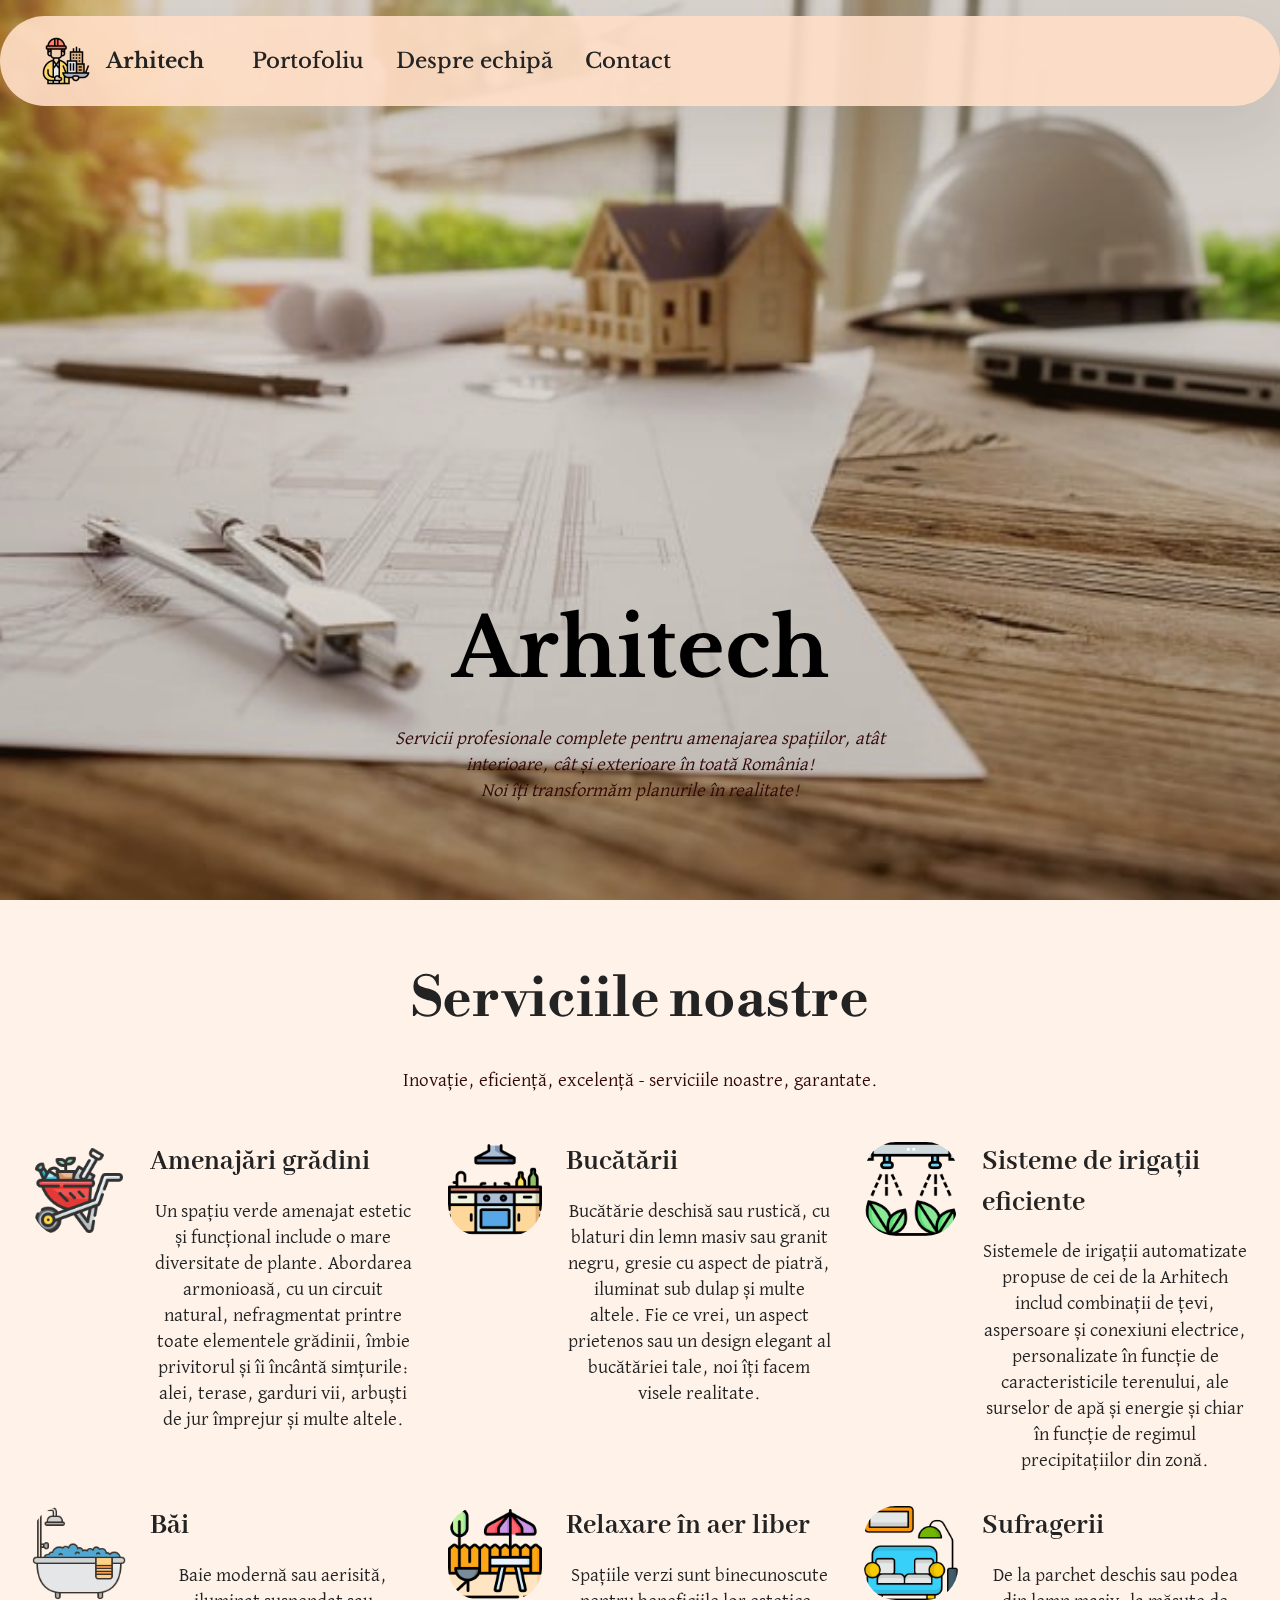
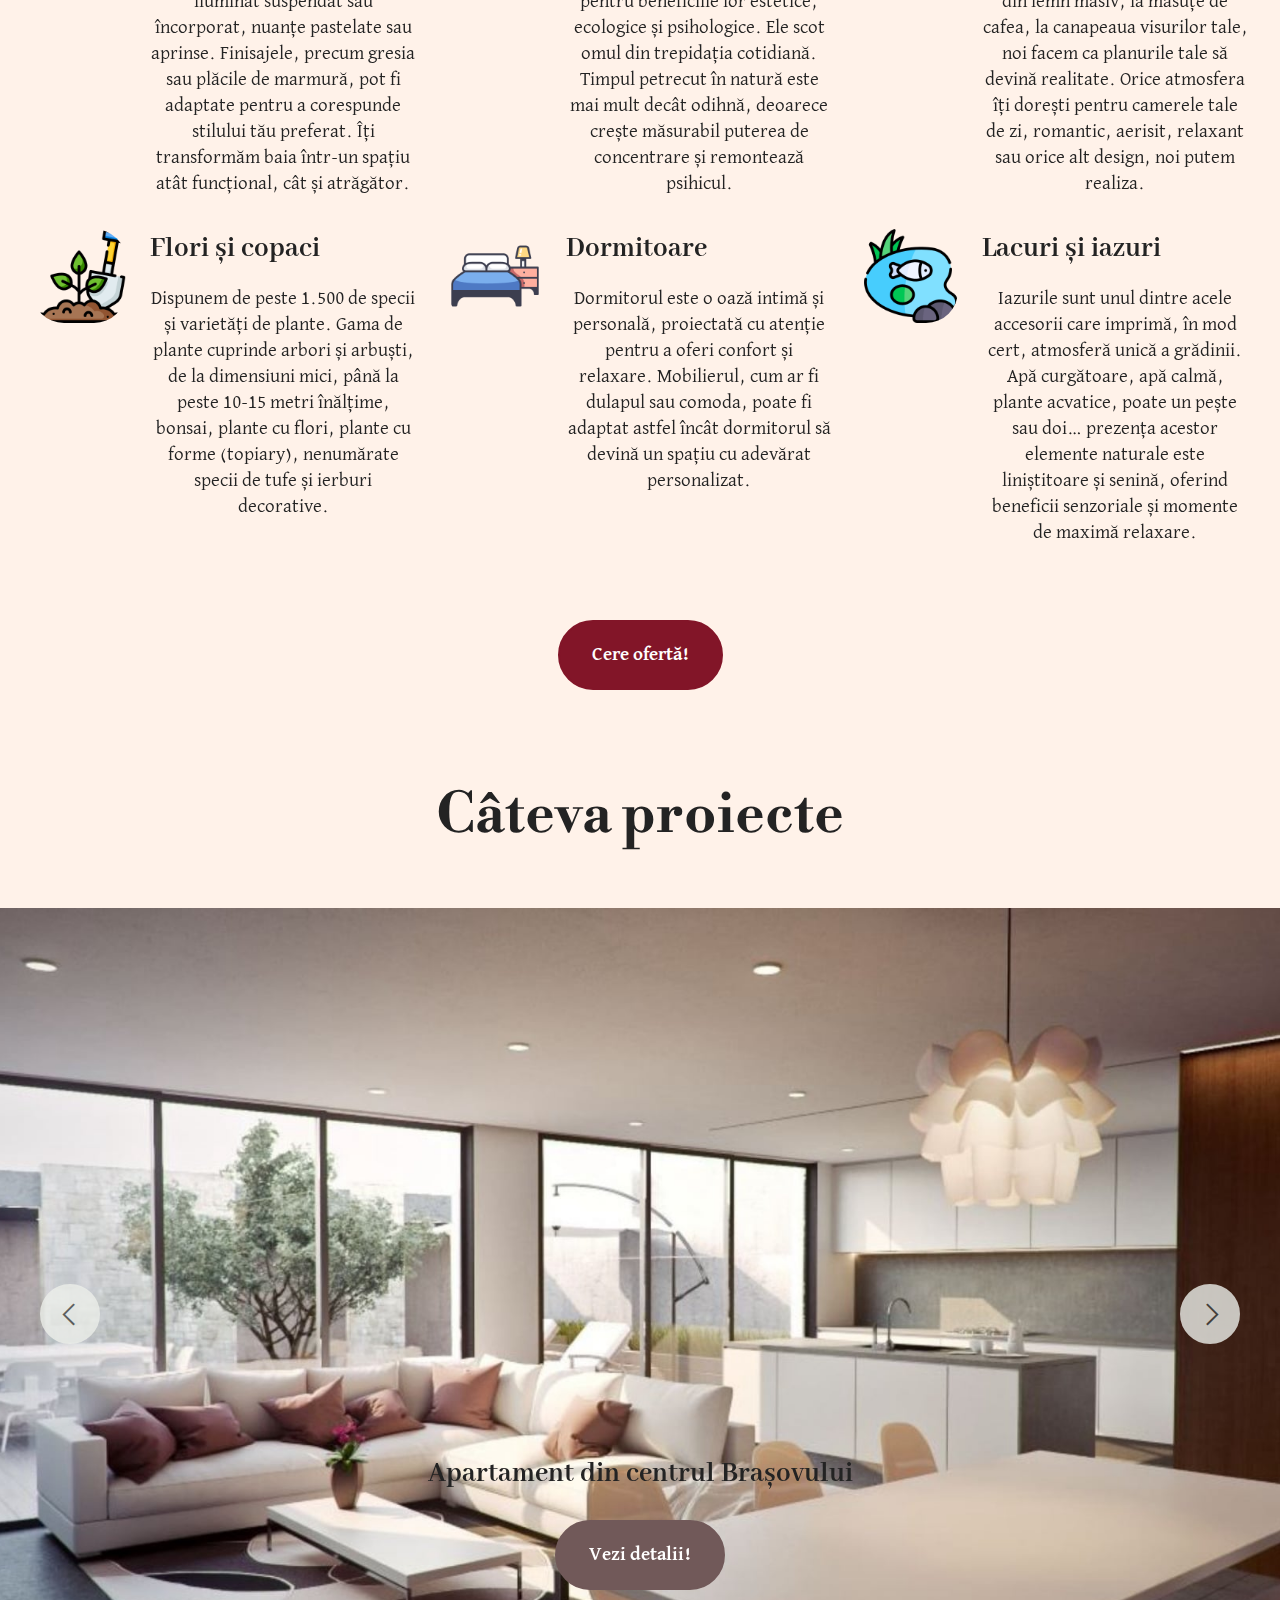
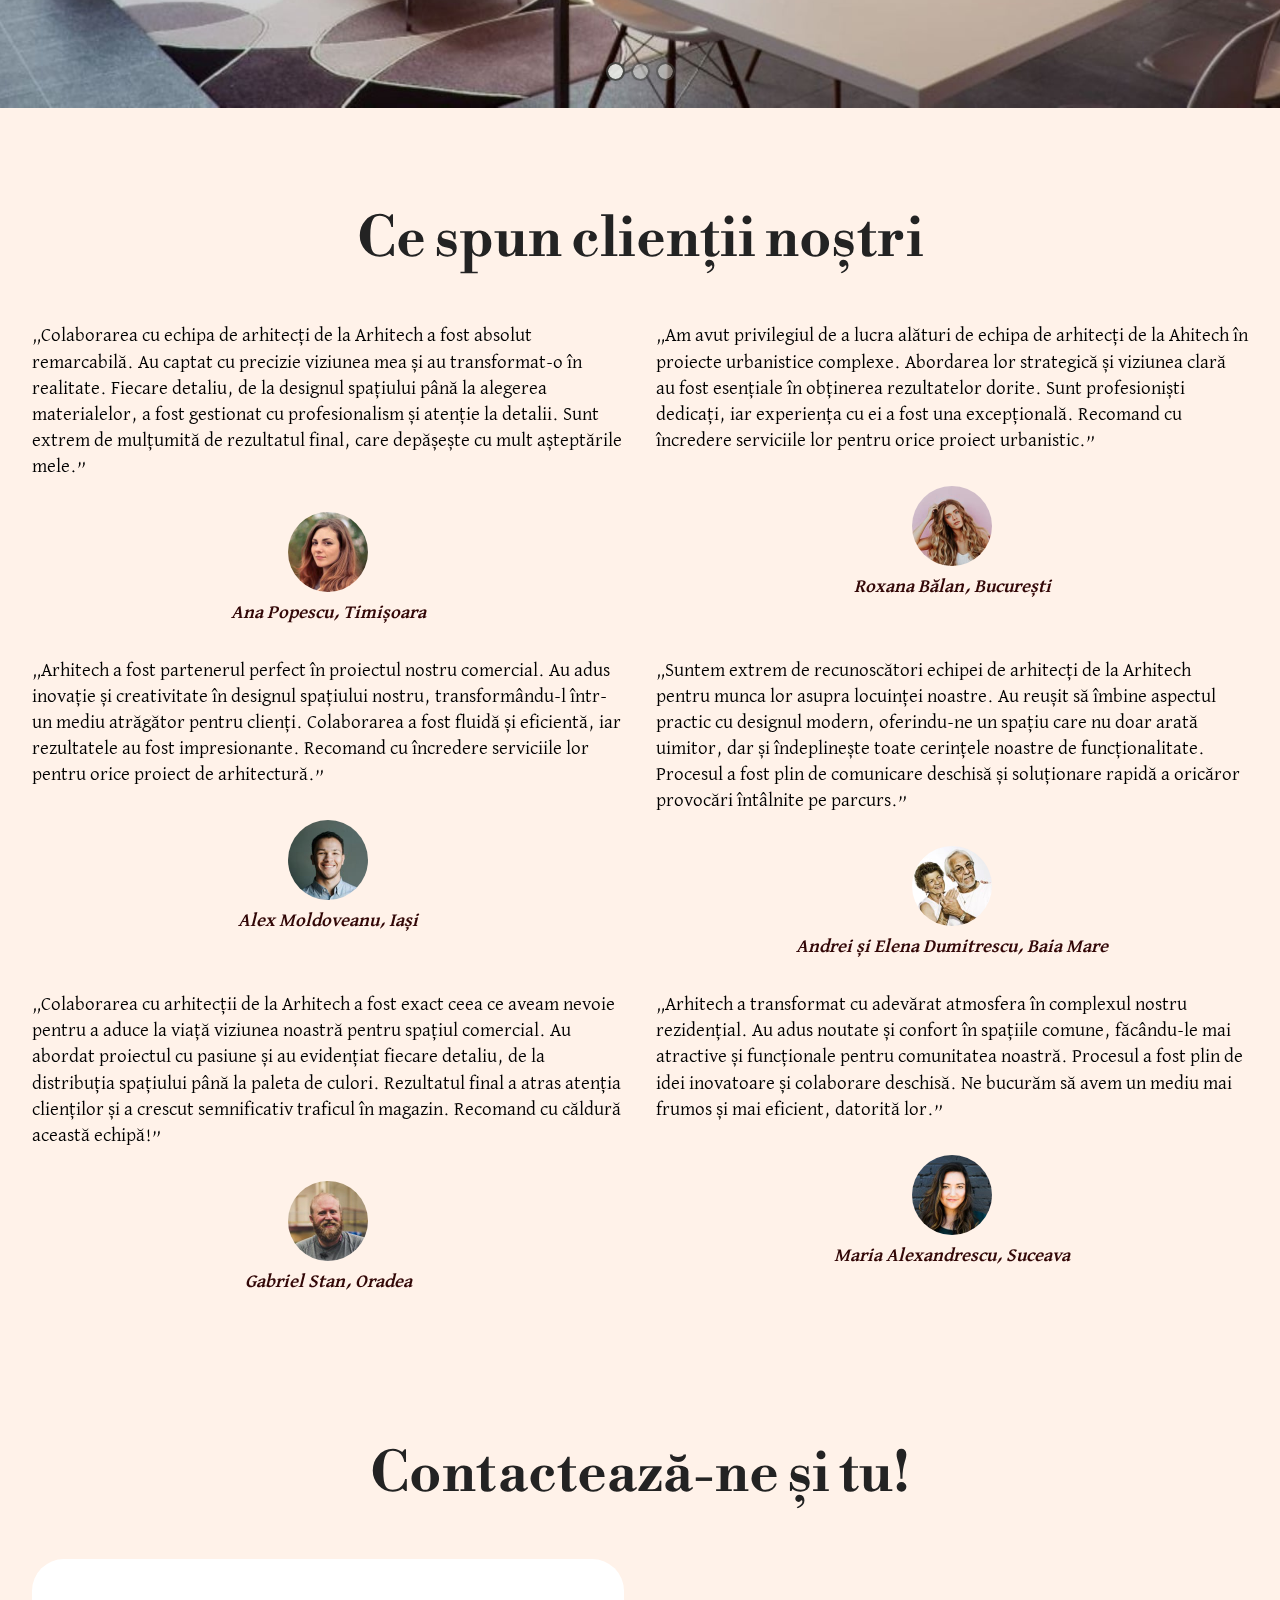
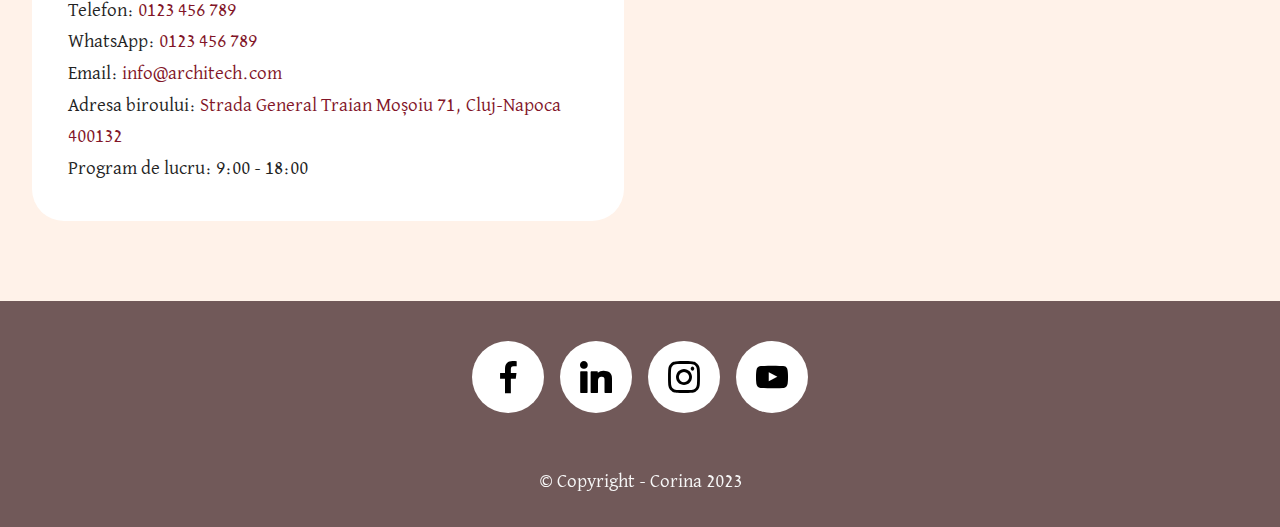
==== index.html @ 0bc403c3 "Am schimbat button-div în button-span" ====
<!DOCTYPE html>
<html lang="ro">

<head>
	<meta charset="UTF-8">
	<meta http-equiv="X-UA-Compatible" content="IE=edge">
	<meta name="generator" content="Mobirise v5.9.13, mobirise.com">
	<meta name="viewport" content="width=device-width, initial-scale=1, minimum-scale=1">
	<link rel="shortcut icon" href="assets/images/architect-96x96.png" type="image/x-icon">
	<meta name="keywords"
		content="arhitect, proiecte, servicii, oferte, design interior, design exterior, testimoniale">
	<meta name="description"
		content="pagina de promovare a echipei de arhitecți de la ArhiTech, a serviciilor oferite și a lucrărilor echipei">

	<title>Arhitech</title>

	<link rel="stylesheet" href="assets/web/assets/mobirise-icons2/mobirise2.css">
	<link rel="stylesheet" href="assets/bootstrap/css/bootstrap.min.css">
	<link rel="stylesheet" href="assets/bootstrap/css/bootstrap-grid.min.css">
	<link rel="stylesheet" href="assets/bootstrap/css/bootstrap-reboot.min.css">
	<link rel="stylesheet" href="assets/parallax/jarallax.css">
	<link rel="stylesheet" href="assets/dropdown/css/style.css">
	<link rel="stylesheet" href="assets/socicon/css/styles.css">
	<link rel="stylesheet" href="assets/theme/css/style.css">
	<link rel="preload" href="https://fonts.googleapis.com/css?family=Libre+Baskerville:400,400i,700&display=swap"
		as="style" onload="this.onload=null;this.rel='stylesheet'">
	<noscript>
		<link rel="stylesheet"
			href="https://fonts.googleapis.com/css?family=Libre+Baskerville:400,400i,700&display=swap">
	</noscript>
	<link rel="preload"
		href="https://fonts.googleapis.com/css?family=Libre+Bodoni:400,500,600,700,400i,500i,600i,700i&display=swap"
		as="style" onload="this.onload=null;this.rel='stylesheet'">
	<noscript>
		<link rel="stylesheet"
			href="https://fonts.googleapis.com/css?family=Libre+Bodoni:400,500,600,700,400i,500i,600i,700i&display=swap">
	</noscript>
	<link rel="preload" href="https://fonts.googleapis.com/css?family=Abhaya+Libre:400,500,600,700,800&display=swap"
		as="style" onload="this.onload=null;this.rel='stylesheet'">
	<noscript>
		<link rel="stylesheet"
			href="https://fonts.googleapis.com/css?family=Abhaya+Libre:400,500,600,700,800&display=swap">
	</noscript>
	<link rel="preload" href="https://fonts.googleapis.com/css?family=David+Libre:400,500,700&display=swap" as="style"
		onload="this.onload=null;this.rel='stylesheet'">
	<noscript>
		<link rel="stylesheet" href="https://fonts.googleapis.com/css?family=David+Libre:400,500,700&display=swap">
	</noscript>
	<link rel="preload" as="style" href="assets/mobirise/css/mbr-additional.css?v=RlWSSJ">
	<link rel="stylesheet" href="assets/mobirise/css/mbr-additional.css?v=RlWSSJ" type="text/css">

	<style>
		.carousel-caption {
			color: #232323;
		}
	</style>
</head>

<body>

	<section data-bs-version="5.1" class="menu menu1 cid-u1gF8j1YnG" id="menu01-1h">
		<nav class="navbar navbar-dropdown navbar-fixed-top navbar-expand-lg">
			<div class="container">
				<div class="navbar-brand">
					<span class="navbar-logo">
						<a href="index.html">
							<img src="assets/images/architect-96x96.png"
								alt="omuleț cu cască de constructor și o machetă a unei clădiri" style="height: 3rem;">
						</a>
					</span>
					<span class="navbar-caption-wrap"><a class="navbar-caption text-black text-primary display-4"
							href="index.html">Arhitech</a></span>
				</div>
				<button class="navbar-toggler" type="button" data-toggle="collapse" data-bs-toggle="collapse"
					data-target="#navbarSupportedContent" data-bs-target="#navbarSupportedContent"
					aria-controls="navbarNavAltMarkup" aria-expanded="false" aria-label="Toggle navigation">
					<span class="hamburger">
						<span></span>
						<span></span>
						<span></span>
						<span></span>
					</span>
				</button>
				<div class="collapse navbar-collapse" id="navbarSupportedContent">
					<ul class="navbar-nav nav-dropdown nav-right" data-app-modern-menu="true">
						<li class="nav-item">
							<a class="nav-link link text-black text-primary display-4"
								href="portofoliu.html">Portofoliu</a>
						</li>
						<li class="nav-item">
							<a class="nav-link link text-black text-primary display-4" href="despre-echipă.html"
								aria-expanded="false">Despre echipă</a>
						</li>
						<li class="nav-item">
							<a class="nav-link link text-black text-primary display-4" href="contact.html">Contact</a>
						</li>
					</ul>
				</div>
			</div>
		</nav>
	</section>

	<section data-bs-version="5.1" class="header16 cid-u1f3fRuUxg mbr-fullscreen mbr-parallax-background"
		id="header17-2">
		<div class="mbr-overlay" style="opacity: 0.2; background-color: rgb(81, 48, 24);">
		</div>
		<div class="container-fluid">
			<div class="row">
				<div class="content-wrap col-12 col-md-6">
					<h1 class="mbr-section-title mbr-fonts-style mbr-white mb-4 display-1"><strong>Arhitech</strong></h1>
					<p class="mbr-fonts-style mbr-text mbr-white mb-4 display-7">
						<em>Servicii profesionale complete pentru amenajarea spațiilor, atât interioare, cât și
							exterioare în toată România!<br>Noi îți transformăm planurile în realitate!</em>
					</p>
				</div>
			</div>
		</div>
	</section>

	<section data-bs-version="5.1" class="features15 cid-u1f4kpd4Zz" id="features015-5">
		<div class="container">
			<div class="row justify-content-center">
				<div class="col-12 content-head">
					<div class="mbr-section-head mb-5">
						<h2 class="mbr-section-title mbr-fonts-style align-center mb-0 display-2">
							<strong>Serviciile noastre</strong>
						</h2>
						<p class="mbr-section-subtitle mbr-fonts-style align-center mb-0 mt-4 display-7">Inovație,
							eficiență, excelență - serviciile noastre, garantate.</p>
					</div>
				</div>
			</div>

			<div class="row">

				<div class="item features-without-image col-12 col-lg-4 active">
					<div class="item-wrapper">
						<div class="img-wrapper">
							<img src="assets/images/wheelbarrow-128x128.png"
								alt="roabă cu pământ, niște flori și niște unelte în ea" data-bs-slide-to="0"
								data-slide-to="0">
						</div>
						<div class="card-box">
							<h3 class="card-title mbr-fonts-style mb-0 display-5"><strong>Amenajări grădini</strong>
							</h3>
							<p class="card-text mbr-fonts-style mt-3 display-7">Un spațiu verde amenajat estetic și
								funcțional include o mare diversitate de plante.
								Abordarea armonioasă, cu un circuit natural, nefragmentat printre toate elementele
								grădinii, îmbie privitorul și îi încântă simțurile:
								alei, terase, garduri vii, arbuști de jur împrejur și multe altele.
							</p>
						</div>
					</div>
				</div>

				<div class="item features-without-image col-12 col-lg-4">
					<div class="item-wrapper">
						<div class="img-wrapper">
							<img src="assets/images/kitchen-128x128.png" alt="o insulă de bucătărie și o hotă"
								data-slide-to="1" data-bs-slide-to="1">
						</div>
						<div class="card-box">
							<h3 class="card-title mbr-fonts-style mb-0 display-5"><strong>Bucătării</strong></h3>
							<p class="card-text mbr-fonts-style mt-3 display-7">Bucătărie deschisă sau rustică, cu
								blaturi din lemn masiv sau granit negru, gresie cu aspect de piatră, iluminat sub dulap
								și multe altele. Fie ce vrei, un aspect prietenos sau un design elegant al bucătăriei
								tale, noi îți facem visele realitate.
							</p>
						</div>
					</div>
				</div>

				<div class="item features-without-image col-12 col-lg-4">
					<div class="item-wrapper">
						<div class="img-wrapper">
							<img src="assets/images/irrigation-128x128.png"
								alt="o țeavă de irigație care picură apă peste 2 plante verzi" data-bs-slide-to="2"
								data-slide-to="2">
						</div>
						<div class="card-box">
							<h3 class="card-title mbr-fonts-style mb-0 display-5"><strong>Sisteme de irigații
									eficiente</strong></h3>
							<p class="card-text mbr-fonts-style mt-3 display-7">Sistemele de irigații automatizate
								propuse de cei de la Arhitech
								includ combinații de țevi, aspersoare și conexiuni electrice, personalizate în funcție
								de caracteristicile terenului, ale surselor de
								apă și energie și chiar în funcție de regimul precipitațiilor din zonă.
							</p>
						</div>
					</div>
				</div>

				<div class="item features-without-image col-12 col-lg-4">
					<div class="item-wrapper">
						<div class="img-wrapper">
							<img src="assets/images/bathtub-128x128.png"
								alt="o cadă cu spumă, un prosop galben și un duș" data-bs-slide-to="2"
								data-slide-to="2">
						</div>
						<div class="card-box">
							<h3 class="card-title mbr-fonts-style mb-0 display-5"><strong>Băi</strong></h3>
							<p class="card-text mbr-fonts-style mt-3 display-7">Baie modernă sau aerisită, iluminat
								suspendat sau încorporat, nuanțe pastelate sau aprinse.
								Finisajele, precum gresia sau plăcile de marmură, pot fi adaptate pentru a corespunde
								stilului tău preferat. Îți transformăm baia într-un
								spațiu atât funcțional, cât și atrăgător.
							</p>
						</div>
					</div>
				</div>

				<div class="item features-without-image col-12 col-lg-4">
					<div class="item-wrapper">
						<div class="img-wrapper">
							<img src="assets/images/backyard-128x128.png"
								alt="un grătar de bbq, cu o masă cu umbrelă, un gard și un copac" data-slide-to="3"
								data-bs-slide-to="3">
						</div>
						<div class="card-box">
							<h3 class="card-title mbr-fonts-style mb-0 display-5"><strong>Relaxare în aer liber</strong>
							</h3>
							<p class="card-text mbr-fonts-style mt-3 display-7">Spațiile verzi sunt binecunoscute pentru
								beneficiile lor estetice, ecologice și psihologice.
								Ele scot omul din trepidația cotidiană. Timpul petrecut în natură este mai mult decât
								odihnă, deoarece crește măsurabil puterea de
								concentrare și remontează psihicul.
							</p>
						</div>
					</div>
				</div>

				<div class="item features-without-image col-12 col-lg-4">
					<div class="item-wrapper">
						<div class="img-wrapper">
							<img src="assets/images/living-room-128x128.png"
								alt="o canapea albastră, un tablou cu ramă galbenă și o lampă verde" data-slide-to="4"
								data-bs-slide-to="4">
						</div>
						<div class="card-box">
							<h3 class="card-title mbr-fonts-style mb-0 display-5"><strong>Sufragerii</strong></h3>
							<p class="card-text mbr-fonts-style mt-3 display-7">De la parchet deschis sau podea din lemn
								masiv, la măsuțe de cafea, la canapeaua
								visurilor tale, noi facem ca planurile tale să devină realitate. Orice atmosfera îți
								dorești pentru camerele tale de zi, romantic,
								aerisit, relaxant sau orice alt design, noi putem realiza.
							</p>
						</div>
					</div>
				</div>

				<div class="item features-without-image col-12 col-lg-4">
					<div class="item-wrapper">
						<div class="img-wrapper">
							<img src="assets/images/gardening-128x128.png"
								alt="o lopată care sapă o plăntuță mică verde în pământ" data-bs-slide-to="5"
								data-slide-to="5">
						</div>
						<div class="card-box">
							<h3 class="card-title mbr-fonts-style mb-0 display-5"><strong>Flori și copaci</strong></h3>
							<p class="card-text mbr-fonts-style mt-3 display-7">Dispunem de peste 1.500 de specii și
								varietăți de plante. Gama de plante cuprinde arbori
								și arbuști, de la dimensiuni mici, până la peste 10-15 metri înălțime, bonsai, plante cu
								flori, plante cu forme (topiary), nenumărate
								specii de tufe și ierburi decorative.
							</p>
						</div>
					</div>
				</div>

				<div class="item features-without-image col-12 col-lg-4">
					<div class="item-wrapper">
						<div class="img-wrapper">
							<img src="assets/images/bedroom-128x128.png"
								alt="un pat cu o pătură albastră și o noptieră cu o lampă galbenă" data-slide-to="6"
								data-bs-slide-to="6">
						</div>
						<div class="card-box">
							<h3 class="card-title mbr-fonts-style mb-0 display-5"><strong>Dormitoare</strong></h3>
							<p class="card-text mbr-fonts-style mt-3 display-7">Dormitorul este o oază intimă și
								personală, proiectată cu atenție pentru a oferi
								confort și relaxare. Mobilierul, cum ar fi dulapul sau comoda, poate fi adaptat astfel
								încât dormitorul să devină un spațiu cu adevărat
								personalizat.
							</p>
						</div>
					</div>
				</div>

				<div class="item features-without-image col-12 col-lg-4">
					<div class="item-wrapper">
						<div class="img-wrapper">
							<img src="assets/images/pond-128x128.png"
								alt="iaz cu un peștișor în el, niște pietre și iarbă" data-bs-slide-to="7"
								data-slide-to="7">
						</div>
						<div class="card-box">
							<h3 class="card-title mbr-fonts-style mb-0 display-5"><strong>Lacuri și iazuri</strong></h3>
							<p class="card-text mbr-fonts-style mt-3 display-7">Iazurile sunt unul dintre acele
								accesorii care imprimă, în mod cert, atmosferă unică
								a grădinii. Apă curgătoare, apă calmă, plante acvatice, poate un pește sau doi… prezența
								acestor elemente naturale este liniștitoare și
								senină, oferind beneficii senzoriale și momente de maximă relaxare.
							</p>
						</div>
					</div>
				</div>

			</div>
		</div>
	</section>

	<section data-bs-version="5.1" class="header12 cid-u1fmc3KYyl" id="header12-10">
		<div class="text-center container">
			<div class="row justify-content-center">
				<div class="col-md-12 content-head">
					<div class="mbr-section-btn mt-4">
						<a class="btn btn-primary display-7" href="contact.html#form03-18">Cere ofertă!</a>
					</div>
				</div>
			</div>
		</div>
	</section>

	<section data-bs-version="5.1" class="header13 cid-u1fGQ4N1ZY" id="header13-1d">
		<div class="align-center container">
			<div class="row justify-content-center">
				<div class="col-md-12 mb-5 content-head">
					<h2 class="mbr-section-title mbr-fonts-style display-2"><strong>Câteva proiecte</strong></h2>
				</div>
			</div>

			<div class="row justify-content-center">
			</div>
		</div>
	</section>

	<section data-bs-version="5.1" class="slider3 cid-u1fnadijFm" id="slider03-11">
		<div class="carousel slide" id="u1ls37UOWz" data-interval="3000" data-bs-interval="3000">
			<ol class="carousel-indicators">
				<li data-slide-to="0" data-bs-slide-to="0" class="active" data-target="#u1ls37UOWz"
					data-bs-target="#u1ls37UOWz"></li>
				<li data-slide-to="1" data-bs-slide-to="1" data-target="#u1ls37UOWz" data-bs-target="#u1ls37UOWz"></li>
				<li data-slide-to="2" data-bs-slide-to="2" data-target="#u1ls37UOWz" data-bs-target="#u1ls37UOWz"></li>
			</ol>

			<div class="carousel-inner">
				<div class="carousel-item slider-image item active">
					<div class="item-wrapper">
						<img class="d-block w-100" src="assets/images/bucatarie-cu-sufragerie-deschise-1800x1013.jpg"
							alt="un living și o bucătărie deschisă, cu o canapea albă și perne maro, geamuri mari, o masă cu scaune albe și o lustră futuristă">
						<div class="carousel-caption">
							<p class="mbr-section-subtitle mbr-fonts-style mb-3 display-5"><strong>Apartament din
									centrul Brașovului</strong></p>
							<div class="mbr-section-btn mb-5"><a class="btn btn-info display-7"
									href="portofoliu.html#gallery01-x">Vezi detalii!</a></div>
						</div>
					</div>
				</div>

				<div class="carousel-item slider-image item">
					<div class="item-wrapper">
						<img class="d-block w-100" src="assets/images/baie-cu-tablou-abstract-1920x960.jpg"
							alt="o baie luxoasă, cu un tablou abstract, un geam imens, cu priveliște la mare">
						<div class="carousel-caption">
							<p class="mbr-section-subtitle mbr-fonts-style mb-3 display-5"><strong>Baie modernă în
									centrul Mangaliei</strong></p>
							<div class="mbr-section-btn mb-5"><a class="btn btn-info display-7"
									href="portofoliu.html#gallery01-x">Vezi detalii!</a></div>
						</div>
					</div>
				</div>

				<div class="carousel-item slider-image item">
					<div class="item-wrapper">
						<img class="d-block w-100" src="assets/images/bucatarie-cu-masuta-pentru-copii-1800x1013.jpg"
							alt="o bucătărie deschisă, cu o masă micuță pentru copii, cuptor incorporat și niște scări luminate">
						<div class="carousel-caption">
							<p class="mbr-section-subtitle mbr-fonts-style mb-3 display-5"><strong>Bucătărie rustică din
									Iași.</strong></p>
							<div class="mbr-section-btn mb-5"><a class="btn btn-info display-7"
									href="portofoliu.html#gallery01-x">Vezi detalii!</a></div>
						</div>
					</div>
				</div>
			</div>

			<a class="carousel-control carousel-control-prev" role="button" data-slide="prev" data-bs-slide="prev"
				href="#u1ls37UOWz">
				<span class="mobi-mbri mobi-mbri-arrow-prev" aria-hidden="true"></span>
				<span class="sr-only visually-hidden">Previous</span>
			</a>
			<a class="carousel-control carousel-control-next" role="button" data-slide="next" data-bs-slide="next"
				href="#u1ls37UOWz">
				<span class="mobi-mbri mobi-mbri-arrow-next" aria-hidden="true"></span>
				<span class="sr-only visually-hidden">Next</span>
			</a>

		</div>
	</section>

	<section data-bs-version="5.1" class="people05 cid-u1f6UpnGYL" id="people05-a">
		<div class="container">

			<div class="row mb-5 justify-content-center">
				<div class="col-12 mb-0 content-head">
					<h2 class="mbr-section-title mbr-fonts-style align-center mb-0 display-2">
						<strong>Ce spun clienții noștri</strong>
					</h2>
				</div>
			</div>

			<div class="row">

				<div class="item features-without-image col-12 col-md-6 col-lg-6 active">
					<div class="item-wrapper">
						<div class="card-box align-left">
							<p class="card-text mbr-fonts-style display-7">„Colaborarea cu echipa de arhitecți de la
								Arhitech a fost absolut remarcabilă. Au captat cu precizie viziunea mea și au
								transformat-o în realitate. Fiecare detaliu, de la designul spațiului până la alegerea
								materialelor, a fost gestionat cu profesionalism și atenție la detalii. Sunt extrem de
								mulțumită de rezultatul final, care depășește cu mult așteptările mele.”</p>
							<div class="img-wrapper mt-4 mb-2">
								<img src="assets/images/w-30-160x160.jpg" alt="femeie tânăra cu părul castaniu"
									data-slide-to="0" data-bs-slide-to="0">
							</div>
							<p class="card-title mbr-fonts-style display-7"><strong><em>Ana Popescu,
										Timișoara</em></strong></p>
						</div>
					</div>
				</div>

				<div class="item features-without-image col-12 col-md-6 col-lg-6">
					<div class="item-wrapper">
						<div class="card-box align-left">
							<p class="card-text mbr-fonts-style display-7">„Am avut privilegiul de a lucra alături de
								echipa de arhitecți de la Ahitech în proiecte urbanistice complexe. Abordarea lor
								strategică și viziunea clară au fost esențiale în obținerea rezultatelor dorite. Sunt
								profesioniști dedicați, iar experiența cu ei a fost una excepțională. Recomand cu
								încredere serviciile lor pentru orice proiect urbanistic.”</p>
							<div class="img-wrapper mt-4 mb-2">
								<img src="assets/images/w-43-160x160.jpg" data-slide-to="1" data-bs-slide-to="1"
									alt="fată tânără cu părul lung, blond și ondulat, cu ochii albaștri și cu o mână în păr">
							</div>
							<p class="card-title mbr-fonts-style display-7"><strong><em>Roxana Bălan,
										București</em></strong></p>
						</div>
					</div>
				</div>

				<div class="item features-without-image col-12 col-md-6 col-lg-6">
					<div class="item-wrapper">
						<div class="card-box align-left">
							<p class="card-text mbr-fonts-style display-7">„Arhitech a fost partenerul perfect în
								proiectul nostru comercial. Au adus inovație și creativitate în designul spațiului
								nostru, transformându-l într-un mediu atrăgător pentru clienți. Colaborarea a fost
								fluidă și eficientă, iar rezultatele au fost impresionante. Recomand cu încredere
								serviciile lor pentru orice proiect de arhitectură.”</p>
							<div class="img-wrapper mt-4 mb-2">
								<img src="assets/images/alex-160x160.jpg" data-slide-to="2" data-bs-slide-to="2"
									alt="bărbat la cămașă albastră, cu părul scurt și brunet, care zâmbește">
							</div>
							<p class="card-title mbr-fonts-style display-7"><strong><em>Alex Moldoveanu,
										Iași</em></strong></p>
						</div>
					</div>
				</div>

				<div class="item features-without-image col-12 col-md-6 col-lg-6">
					<div class="item-wrapper">
						<div class="card-box align-left">
							<p class="card-text mbr-fonts-style display-7">„Suntem extrem de recunoscători echipei de
								arhitecți de la Arhitech pentru munca lor asupra locuinței noastre. Au reușit să îmbine
								aspectul practic cu designul modern, oferindu-ne un spațiu care nu doar arată uimitor,
								dar și îndeplinește toate cerințele noastre de funcționalitate. Procesul a fost plin de
								comunicare deschisă și soluționare rapidă a oricăror provocări întâlnite pe parcurs.”
							</p>
							<div class="img-wrapper mt-4 mb-2">
								<img src="assets/images/misc-19-160x160.jpg" data-slide-to="3" data-bs-slide-to="3"
									alt="doi oameni în vârstă, îmbrăcați în alb, zâmbind, o femeie cu părul scurt, brunet, cu brățări la mână care îl ține în brațe pe un domn cu părul cărunt, ochelari, lănțisor la gât și ceas la mână">
							</div>
							<p class="card-title mbr-fonts-style display-7"><strong><em>Andrei și Elena Dumitrescu, Baia
										Mare</em></strong></p>
						</div>
					</div>
				</div>

				<div class="item features-without-image col-12 col-md-6 col-lg-6">
					<div class="item-wrapper">
						<div class="card-box align-left">
							<p class="card-text mbr-fonts-style display-7">„Colaborarea cu arhitecții de la Arhitech a
								fost exact ceea ce aveam nevoie pentru a aduce la viață viziunea noastră pentru spațiul
								comercial. Au abordat proiectul cu pasiune și au evidențiat fiecare detaliu, de la
								distribuția spațiului până la paleta de culori. Rezultatul final a atras atenția
								clienților și a crescut semnificativ traficul în magazin. Recomand cu căldură această
								echipă!”</p>
							<div class="img-wrapper mt-4 mb-2">
								<img src="assets/images/m-43-160x160.jpg" data-slide-to="6" data-bs-slide-to="6"
									alt="bărbat cu barbă și mustață, dar cu păr mai rar în cap, îmbrăcat într-un tricou gri, care zâmbește">
							</div>
							<p class="card-title mbr-fonts-style display-7"><strong><em>Gabriel Stan,
										Oradea</em></strong></p>
						</div>
					</div>
				</div>

				<div class="item features-without-image col-12 col-md-6 col-lg-6">
					<div class="item-wrapper">
						<div class="card-box align-left">
							<p class="card-text mbr-fonts-style display-7">„Arhitech a transformat cu adevărat atmosfera
								în complexul nostru rezidențial. Au adus noutate și confort în spațiile comune,
								făcându-le mai atractive și funcționale pentru comunitatea noastră. Procesul a fost plin
								de idei inovatoare și colaborare deschisă. Ne bucurăm să avem un mediu mai frumos și mai
								eficient, datorită lor.”</p>
							<div class="img-wrapper mt-4 mb-2">
								<img src="assets/images/w-21-160x160.jpg" data-slide-to="5" data-bs-slide-to="6"
									alt="femeie tânără care zâmbește în fața unui perete de cărămidă, gri închis, cu părul brunet și lung, cu un tricou verde închis">
							</div>
							<p class="card-title mbr-fonts-style display-7"><strong><em>Maria Alexandrescu,
										Suceava</em></strong></p>
						</div>
					</div>
				</div>

			</div>

		</div>
	</section>

	<section data-bs-version="5.1" class="contacts02 map1 cid-u1f85ytz6j" id="contacts02-b">
		<div class="container">
			<div class="row justify-content-center">
				<div class="col-12 content-head">
					<div class="mbr-section-head mb-5">
						<h2 class="mbr-section-title mbr-fonts-style align-center mb-0 display-2"><strong>Contactează-ne
								și tu!</strong></h2>
					</div>
				</div>
			</div>

			<div class="row justify-content-center">
				<div class="card col-12 col-md-12 col-lg-6">
					<div class="card-wrapper">
						<div class="text-wrapper">
							<ul class="list mbr-fonts-style display-7">
								<li class="mbr-text item-wrap">Telefon: <a href="tel:+0123456789"
										class="text-primary">0123 456 789</a>
								</li>
								<li class="mbr-text item-wrap">WhatsApp: <a href="https://wa.me/0123456789"
										class="text-primary">0123 456 789</a>
								</li>
								<li class="mbr-text item-wrap">Email: <a href="mailto:info@arhitech.com"
										class="text-primary">info@architech.com</a>
								</li>
								<li class="mbr-text item-wrap">Adresa biroului: <a
										href="https://www.google.com/maps/place/College+of+Political,+Administrative+and+Communication+Sciences/@46.7710704,23.6055966,17z/data=!4m10!1m2!2m1!1sfspac!3m6!1s0x47490c2321652047:0x26c7a15ac3b3be71!8m2!3d46.771838!4d23.6073491!15sCgVmc3BhY5IBCnVuaXZlcnNpdHngAQA!16s%2Fg%2F1ydddkq07?entry=ttu"
										class="text-primary" target="_blank">Strada General Traian Moșoiu 71,
										Cluj-Napoca 400132</a>
								</li>
								<li class="mbr-text item-wrap">Program de lucru: 9:00 - 18:00</li>
							</ul>
						</div>
					</div>
				</div>

				<div class="map-wrapper col-md-12 col-lg-6">
					<div class="google-map"><iframe frameborder="0" style="border:0"
							src="https://www.google.com/maps/embed?pb=!1m18!1m12!1m3!1d2732.6867640125665!2d23.60559657618094!3d46.77107037112549!2m3!1f0!2f0!3f0!3m2!1i1024!2i768!4f13.1!3m3!1m2!1s0x47490c2321652047%3A0x26c7a15ac3b3be71!2sCollege%20of%20Political%2C%20Administrative%20and%20Communication%20Sciences!5e0!3m2!1sen!2sro!4v1705153076314!5m2!1sen!2sro"
							allowfullscreen=""></iframe>
					</div>
				</div>
			</div>
		</div>
	</section>

	<section data-bs-version="5.1" class="footer3 cid-u1gG7IaRW2" once="footers" id="footer03-1i">
		<div class="container">
			<div class="row">
				<div class="col-12 mt-4">
					<div class="social-row">
						<div class="soc-item">
							<a href="https://www.facebook.com/fspac.ubb" target="_blank">
								<span class="mbr-iconfont display-7 socicon-facebook socicon"></span>
							</a>
						</div>

						<div class="soc-item">
							<a href="https://www.linkedin.com/" target="_blank">
								<span class="mbr-iconfont socicon-linkedin socicon"></span>
							</a>
						</div>

						<div class="soc-item">
							<a href="https://www.instagram.com/fspac/" target="_blank">
								<span class="mbr-iconfont socicon-instagram socicon"></span>
							</a>
						</div>

						<div class="soc-item">
							<a href="https://www.youtube.com/@JungleSurvival" target="_blank">
								<span class="mbr-iconfont socicon-youtube socicon"></span>
							</a>
						</div>
					</div>
				</div>

				<div class="col-12 mt-5">
					<p class="mbr-fonts-style copyright display-7">
						© Copyright - Corina 2023<br></p>
				</div>
			</div>
		</div>
	</section>

	<script src="assets/bootstrap/js/bootstrap.bundle.min.js"></script>
	<script src="assets/parallax/jarallax.js"></script>
	<script src="assets/smoothscroll/smooth-scroll.js"></script>
	<script src="assets/ytplayer/index.js"></script>
	<script src="assets/dropdown/js/navbar-dropdown.js"></script>
	<script src="assets/theme/js/script.js"></script>

	<div id="scrollToTop" class="scrollToTop mbr-arrow-up">
		<a style="text-align: center;">
			<i class="mbr-arrow-up-icon mbr-arrow-up-icon-cm cm-icon cm-icon-smallarrow-up"></i>
		</a>
	</div>

</body>

</html>
---- assets/web/assets/mobirise-icons2/mobirise2.css ----
@font-face {
  font-family: 'Moririse2';
  font-display: swap;
  src:  url('mobirise2.eot?f2bix4');
  src:  url('mobirise2.eot?f2bix4#iefix') format('embedded-opentype'),
    url('mobirise2.ttf?f2bix4') format('truetype'),
    url('mobirise2.woff?f2bix4') format('woff'),
    url('mobirise2.svg?f2bix4#mobirise2') format('svg');
  font-weight: normal;
  font-style: normal;
}

[class^="mobi-"], [class*=" mobi-"] {
  /* use !important to prevent issues with browser extensions that change fonts */
  font-family: 'Moririse2' !important;
  speak: none;
  font-style: normal;
  font-weight: normal;
  font-variant: normal;
  text-transform: none;
  line-height: 1;

  /* Better Font Rendering =========== */
  -webkit-font-smoothing: antialiased;
  -moz-osx-font-smoothing: grayscale;
}

.mobi-mbri-add-submenu:before {
  content: "\e900";
}
.mobi-mbri-alert:before {
  content: "\e901";
}
.mobi-mbri-align-center:before {
  content: "\e902";
}
.mobi-mbri-align-justify:before {
  content: "\e903";
}
.mobi-mbri-align-left:before {
  content: "\e904";
}
.mobi-mbri-align-right:before {
  content: "\e905";
}
.mobi-mbri-android:before {
  content: "\e906";
}
.mobi-mbri-apple:before {
  content: "\e907";
}
.mobi-mbri-arrow-down:before {
  content: "\e908";
}
.mobi-mbri-arrow-next:before {
  content: "\e909";
}
.mobi-mbri-arrow-prev:before {
  content: "\e90a";
}
.mobi-mbri-arrow-up:before {
  content: "\e90b";
}
.mobi-mbri-bold:before {
  content: "\e90c";
}
.mobi-mbri-bookmark:before {
  content: "\e90d";
}
.mobi-mbri-bootstrap:before {
  content: "\e90e";
}
.mobi-mbri-briefcase:before {
  content: "\e90f";
}
.mobi-mbri-browse:before {
  content: "\e910";
}
.mobi-mbri-bulleted-list:before {
  content: "\e911";
}
.mobi-mbri-calendar:before {
  content: "\e912";
}
.mobi-mbri-camera:before {
  content: "\e913";
}
.mobi-mbri-cart-add:before {
  content: "\e914";
}
.mobi-mbri-cart-full:before {
  content: "\e915";
}
.mobi-mbri-cash:before {
  content: "\e916";
}
.mobi-mbri-change-style:before {
  content: "\e917";
}
.mobi-mbri-chat:before {
  content: "\e918";
}
.mobi-mbri-clock:before {
  content: "\e919";
}
.mobi-mbri-close:before {
  content: "\e91a";
}
.mobi-mbri-cloud:before {
  content: "\e91b";
}
.mobi-mbri-code:before {
  content: "\e91c";
}
.mobi-mbri-contact-form:before {
  content: "\e91d";
}
.mobi-mbri-credit-card:before {
  content: "\e91e";
}
.mobi-mbri-cursor-click:before {
  content: "\e91f";
}
.mobi-mbri-cust-feedback:before {
  content: "\e920";
}
.mobi-mbri-database:before {
  content: "\e921";
}
.mobi-mbri-delivery:before {
  content: "\e922";
}
.mobi-mbri-desktop:before {
  content: "\e923";
}
.mobi-mbri-devices:before {
  content: "\e924";
}
.mobi-mbri-down:before {
  content: "\e925";
}
.mobi-mbri-download-2:before {
  content: "\e926";
}
.mobi-mbri-download:before {
  content: "\e927";
}
.mobi-mbri-drag-n-drop-2:before {
  content: "\e928";
}
.mobi-mbri-drag-n-drop:before {
  content: "\e929";
}
.mobi-mbri-edit-2:before {
  content: "\e92a";
}
.mobi-mbri-edit:before {
  content: "\e92b";
}
.mobi-mbri-error:before {
  content: "\e92c";
}
.mobi-mbri-extension:before {
  content: "\e92d";
}
.mobi-mbri-features:before {
  content: "\e92e";
}
.mobi-mbri-file:before {
  content: "\e92f";
}
.mobi-mbri-flag:before {
  content: "\e930";
}
.mobi-mbri-folder:before {
  content: "\e931";
}
.mobi-mbri-gift:before {
  content: "\e932";
}
.mobi-mbri-github:before {
  content: "\e933";
}
.mobi-mbri-globe-2:before {
  content: "\e934";
}
.mobi-mbri-globe:before {
  content: "\e935";
}
.mobi-mbri-growing-chart:before {
  content: "\e936";
}
.mobi-mbri-hearth:before {
  content: "\e937";
}
.mobi-mbri-help:before {
  content: "\e938";
}
.mobi-mbri-home:before {
  content: "\e939";
}
.mobi-mbri-hot-cup:before {
  content: "\e93a";
}
.mobi-mbri-idea:before {
  content: "\e93b";
}
.mobi-mbri-image-gallery:before {
  content: "\e93c";
}
.mobi-mbri-image-slider:before {
  content: "\e93d";
}
.mobi-mbri-info:before {
  content: "\e93e";
}
.mobi-mbri-italic:before {
  content: "\e93f";
}
.mobi-mbri-key:before {
  content: "\e940";
}
.mobi-mbri-laptop:before {
  content: "\e941";
}
.mobi-mbri-layers:before {
  content: "\e942";
}
.mobi-mbri-left-right:before {
  content: "\e943";
}
.mobi-mbri-left:before {
  content: "\e944";
}
.mobi-mbri-letter:before {
  content: "\e945";
}
.mobi-mbri-like:before {
  content: "\e946";
}
.mobi-mbri-link:before {
  content: "\e947";
}
.mobi-mbri-lock:before {
  content: "\e948";
}
.mobi-mbri-login:before {
  content: "\e949";
}
.mobi-mbri-logout:before {
  content: "\e94a";
}
.mobi-mbri-magic-stick:before {
  content: "\e94b";
}
.mobi-mbri-map-pin:before {
  content: "\e94c";
}
.mobi-mbri-menu:before {
  content: "\e94d";
}
.mobi-mbri-mobile-2:before {
  content: "\e94e";
}
.mobi-mbri-mobile-horizontal:before {
  content: "\e94f";
}
.mobi-mbri-mobile:before {
  content: "\e950";
}
.mobi-mbri-mobirise:before {
  content: "\e951";
}
.mobi-mbri-more-horizontal:before {
  content: "\e952";
}
.mobi-mbri-more-vertical:before {
  content: "\e953";
}
.mobi-mbri-music:before {
  content: "\e954";
}
.mobi-mbri-new-file:before {
  content: "\e955";
}
.mobi-mbri-numbered-list:before {
  content: "\e956";
}
.mobi-mbri-opened-folder:before {
  content: "\e957";
}
.mobi-mbri-pages:before {
  content: "\e958";
}
.mobi-mbri-paper-plane:before {
  content: "\e959";
}
.mobi-mbri-paperclip:before {
  content: "\e95a";
}
.mobi-mbri-phone:before {
  content: "\e95b";
}
.mobi-mbri-photo:before {
  content: "\e95c";
}
.mobi-mbri-photos:before {
  content: "\e95d";
}
.mobi-mbri-pin:before {
  content: "\e95e";
}
.mobi-mbri-play:before {
  content: "\e95f";
}
.mobi-mbri-plus:before {
  content: "\e960";
}
.mobi-mbri-preview:before {
  content: "\e961";
}
.mobi-mbri-print:before {
  content: "\e962";
}
.mobi-mbri-protect:before {
  content: "\e963";
}
.mobi-mbri-question:before {
  content: "\e964";
}
.mobi-mbri-quote-left:before {
  content: "\e965";
}
.mobi-mbri-quote-right:before {
  content: "\e966";
}
.mobi-mbri-redo:before {
  content: "\e967";
}
.mobi-mbri-refresh:before {
  content: "\e968";
}
.mobi-mbri-responsive-2:before {
  content: "\e969";
}
.mobi-mbri-responsive:before {
  content: "\e96a";
}
.mobi-mbri-right:before {
  content: "\e96b";
}
.mobi-mbri-rocket:before {
  content: "\e96c";
}
.mobi-mbri-sad-face:before {
  content: "\e96d";
}
.mobi-mbri-sale:before {
  content: "\e96e";
}
.mobi-mbri-save:before {
  content: "\e96f";
}
.mobi-mbri-search:before {
  content: "\e970";
}
.mobi-mbri-setting-2:before {
  content: "\e971";
}
.mobi-mbri-setting-3:before {
  content: "\e972";
}
.mobi-mbri-setting:before {
  content: "\e973";
}
.mobi-mbri-share:before {
  content: "\e974";
}
.mobi-mbri-shopping-bag:before {
  content: "\e975";
}
.mobi-mbri-shopping-basket:before {
  content: "\e976";
}
.mobi-mbri-shopping-cart:before {
  content: "\e977";
}
.mobi-mbri-sites:before {
  content: "\e978";
}
.mobi-mbri-smile-face:before {
  content: "\e979";
}
.mobi-mbri-speed:before {
  content: "\e97a";
}
.mobi-mbri-star:before {
  content: "\e97b";
}
.mobi-mbri-success:before {
  content: "\e97c";
}
.mobi-mbri-sun:before {
  content: "\e97d";
}
.mobi-mbri-sun2:before {
  content: "\e97e";
}
.mobi-mbri-tablet-vertical:before {
  content: "\e97f";
}
.mobi-mbri-tablet:before {
  content: "\e980";
}
.mobi-mbri-target:before {
  content: "\e981";
}
.mobi-mbri-timer:before {
  content: "\e982";
}
.mobi-mbri-to-ftp:before {
  content: "\e983";
}
.mobi-mbri-to-local-drive:before {
  content: "\e984";
}
.mobi-mbri-touch-swipe:before {
  content: "\e985";
}
.mobi-mbri-touch:before {
  content: "\e986";
}
.mobi-mbri-trash:before {
  content: "\e987";
}
.mobi-mbri-underline:before {
  content: "\e988";
}
.mobi-mbri-undo:before {
  content: "\e989";
}
.mobi-mbri-unlink:before {
  content: "\e98a";
}
.mobi-mbri-unlock:before {
  content: "\e98b";
}
.mobi-mbri-up-down:before {
  content: "\e98c";
}
.mobi-mbri-up:before {
  content: "\e98d";
}
.mobi-mbri-update:before {
  content: "\e98e";
}
.mobi-mbri-upload-2:before {
  content: "\e98f";
}
.mobi-mbri-upload:before {
  content: "\e990";
}
.mobi-mbri-user-2:before {
  content: "\e991";
}
.mobi-mbri-user:before {
  content: "\e992";
}
.mobi-mbri-users:before {
  content: "\e993";
}
.mobi-mbri-video-play:before {
  content: "\e994";
}
.mobi-mbri-video:before {
  content: "\e995";
}
.mobi-mbri-watch:before {
  content: "\e996";
}
.mobi-mbri-website-theme-2:before {
  content: "\e997";
}
.mobi-mbri-website-theme:before {
  content: "\e998";
}
.mobi-mbri-wifi:before {
  content: "\e999";
}
.mobi-mbri-windows:before {
  content: "\e99a";
}
.mobi-mbri-zoom-in:before {
  content: "\e99b";
}
.mobi-mbri-zoom-out:before {
  content: "\e99c";
}
---- assets/parallax/jarallax.css ----
.jarallax {
    position: relative;
    z-index: 0;
}
.jarallax > .jarallax-img {
    position: absolute;
    object-fit: cover;
    /* support for plugin https://github.com/bfred-it/object-fit-images */
    font-family: 'object-fit: cover;';
    top: 0;
    left: 0;
    width: 100%;
    height: 100%;
    z-index: -1;
}
---- assets/dropdown/css/style.css ----
.navbar-dropdown {
  left: 0;
  padding: 0;
  position: absolute;
  right: 0;
  top: 0;
  transition: all 0.45s ease;
  z-index: 1030;
  background: #282828; }
  .navbar-dropdown .navbar-logo {
    margin-right: 0.8rem;
    transition: margin 0.3s ease-in-out;
    vertical-align: middle; }
    .navbar-dropdown .navbar-logo img {
      height: 3.125rem;
      transition: all 0.3s ease-in-out; }
    .navbar-dropdown .navbar-logo.mbr-iconfont {
      font-size: 3.125rem;
      line-height: 3.125rem; }
  .navbar-dropdown .navbar-caption {
    font-weight: 700;
    white-space: normal;
    vertical-align: -4px;
    line-height: 3.125rem !important; }
    .navbar-dropdown .navbar-caption, .navbar-dropdown .navbar-caption:hover {
      color: inherit;
      text-decoration: none; }
  .navbar-dropdown .mbr-iconfont + .navbar-caption {
    vertical-align: -1px; }
  .navbar-dropdown.navbar-fixed-top {
    position: fixed; }
  .navbar-dropdown .navbar-brand span {
    vertical-align: -4px; }
  .navbar-dropdown.bg-color.transparent {
    background: none; }
  .navbar-dropdown.navbar-short .navbar-brand {
    padding: 0.625rem 0; }
    .navbar-dropdown.navbar-short .navbar-brand span {
      vertical-align: -1px; }
  .navbar-dropdown.navbar-short .navbar-caption {
    line-height: 2.375rem !important;
    vertical-align: -2px; }
  .navbar-dropdown.navbar-short .navbar-logo {
    margin-right: 0.5rem; }
    .navbar-dropdown.navbar-short .navbar-logo img {
      height: 2.375rem; }
    .navbar-dropdown.navbar-short .navbar-logo.mbr-iconfont {
      font-size: 2.375rem;
      line-height: 2.375rem; }
  .navbar-dropdown.navbar-short .mbr-table-cell {
    height: 3.625rem; }
  .navbar-dropdown .navbar-close {
    left: 0.6875rem;
    position: fixed;
    top: 0.75rem;
    z-index: 1000; }
  .navbar-dropdown .hamburger-icon {
    content: "";
    display: inline-block;
    vertical-align: middle;
    width: 16px;
    -webkit-box-shadow: 0 -6px 0 1px #282828,0 0 0 1px #282828,0 6px 0 1px #282828;
    -moz-box-shadow: 0 -6px 0 1px #282828,0 0 0 1px #282828,0 6px 0 1px #282828;
    box-shadow: 0 -6px 0 1px #282828,0 0 0 1px #282828,0 6px 0 1px #282828; }

.dropdown-menu .dropdown-toggle[data-toggle="dropdown-submenu"]::after {
  border-bottom: 0.35em solid transparent;
  border-left: 0.35em solid;
  border-right: 0;
  border-top: 0.35em solid transparent;
  margin-left: 0.3rem; }

.dropdown-menu .dropdown-item:focus {
  outline: 0; }

.nav-dropdown {
  font-size: 0.75rem;
  font-weight: 500;
  height: auto !important; }
  .nav-dropdown .nav-btn {
    padding-left: 1rem; }
  .nav-dropdown .link {
    margin: .667em 1.667em;
    font-weight: 500;
    padding: 0;
    transition: color .2s ease-in-out; }
    .nav-dropdown .link.dropdown-toggle {
      margin-right: 2.583em; }
      .nav-dropdown .link.dropdown-toggle::after {
        margin-left: .25rem;
        border-top: 0.35em solid;
        border-right: 0.35em solid transparent;
        border-left: 0.35em solid transparent;
        border-bottom: 0; }
      .nav-dropdown .link.dropdown-toggle[aria-expanded="true"] {
        margin: 0;
        padding: 0.667em 3.263em  0.667em 1.667em; }
  .nav-dropdown .link::after,
  .nav-dropdown .dropdown-item::after {
    color: inherit; }
  .nav-dropdown .btn {
    font-size: 0.75rem;
    font-weight: 700;
    letter-spacing: 0;
    margin-bottom: 0;
    padding-left: 1.25rem;
    padding-right: 1.25rem; }
  .nav-dropdown .dropdown-menu {
    border-radius: 0;
    border: 0;
    left: 0;
    margin: 0;
    padding-bottom: 1.25rem;
    padding-top: 1.25rem;
    position: relative; }
  .nav-dropdown .dropdown-submenu {
    margin-left: 0.125rem;
    top: 0; }
  .nav-dropdown .dropdown-item {
    font-weight: 500;
    line-height: 2;
    padding: 0.3846em 4.615em 0.3846em 1.5385em;
    position: relative;
    transition: color .2s ease-in-out, background-color .2s ease-in-out; }
    .nav-dropdown .dropdown-item::after {
      margin-top: -0.3077em;
      position: absolute;
      right: 1.1538em;
      top: 50%; }
    .nav-dropdown .dropdown-item:focus, .nav-dropdown .dropdown-item:hover {
      background: none; }

@media (max-width: 767px) {
  .nav-dropdown.navbar-toggleable-sm {
    bottom: 0;
    display: none;
    left: 0;
    overflow-x: hidden;
    position: fixed;
    top: 0;
    transform: translateX(-100%);
    -ms-transform: translateX(-100%);
    -webkit-transform: translateX(-100%);
    width: 18.75rem;
    z-index: 999; } }
.nav-dropdown.navbar-toggleable-xl {
  bottom: 0;
  display: none;
  left: 0;
  overflow-x: hidden;
  position: fixed;
  top: 0;
  transform: translateX(-100%);
  -ms-transform: translateX(-100%);
  -webkit-transform: translateX(-100%);
  width: 18.75rem;
  z-index: 999; }

.nav-dropdown-sm {
  display: block !important;
  overflow-x: hidden;
  overflow: auto;
  padding-top: 3.875rem; }
  .nav-dropdown-sm::after {
    content: "";
    display: block;
    height: 3rem;
    width: 100%; }
  .nav-dropdown-sm.collapse.in ~ .navbar-close {
    display: block !important; }
  .nav-dropdown-sm.collapsing, .nav-dropdown-sm.collapse.in {
    transform: translateX(0);
    -ms-transform: translateX(0);
    -webkit-transform: translateX(0);
    transition: all 0.25s ease-out;
    -webkit-transition: all 0.25s ease-out;
    background: #282828; }
  .nav-dropdown-sm.collapsing[aria-expanded="false"] {
    transform: translateX(-100%);
    -ms-transform: translateX(-100%);
    -webkit-transform: translateX(-100%); }
  .nav-dropdown-sm .nav-item {
    display: block;
    margin-left: 0 !important;
    padding-left: 0; }
  .nav-dropdown-sm .link,
  .nav-dropdown-sm .dropdown-item {
    border-top: 1px dotted rgba(255, 255, 255, 0.1);
    font-size: 0.8125rem;
    line-height: 1.6;
    margin: 0 !important;
    padding: 0.875rem 2.4rem 0.875rem 1.5625rem !important;
    position: relative;
    white-space: normal; }
    .nav-dropdown-sm .link:focus, .nav-dropdown-sm .link:hover,
    .nav-dropdown-sm .dropdown-item:focus,
    .nav-dropdown-sm .dropdown-item:hover {
      background: rgba(0, 0, 0, 0.2) !important;
      color: #c0a375; }
  .nav-dropdown-sm .nav-btn {
    position: relative;
    padding: 1.5625rem 1.5625rem 0 1.5625rem; }
    .nav-dropdown-sm .nav-btn::before {
      border-top: 1px dotted rgba(255, 255, 255, 0.1);
      content: "";
      left: 0;
      position: absolute;
      top: 0;
      width: 100%; }
    .nav-dropdown-sm .nav-btn + .nav-btn {
      padding-top: 0.625rem; }
      .nav-dropdown-sm .nav-btn + .nav-btn::before {
        display: none; }
  .nav-dropdown-sm .btn {
    padding: 0.625rem 0; }
  .nav-dropdown-sm .dropdown-toggle[data-toggle="dropdown-submenu"]::after {
    margin-left: .25rem;
    border-top: 0.35em solid;
    border-right: 0.35em solid transparent;
    border-left: 0.35em solid transparent;
    border-bottom: 0; }
  .nav-dropdown-sm .dropdown-toggle[data-toggle="dropdown-submenu"][aria-expanded="true"]::after {
    border-top: 0;
    border-right: 0.35em solid transparent;
    border-left: 0.35em solid transparent;
    border-bottom: 0.35em solid; }
  .nav-dropdown-sm .dropdown-menu {
    margin: 0;
    padding: 0;
    position: relative;
    top: 0;
    left: 0;
    width: 100%;
    border: 0;
    float: none;
    border-radius: 0;
    background: none; }
  .nav-dropdown-sm .dropdown-submenu {
    left: 100%;
    margin-left: 0.125rem;
    margin-top: -1.25rem;
    top: 0; }

.navbar-toggleable-sm .nav-dropdown .dropdown-menu {
  position: absolute; }

.navbar-toggleable-sm .nav-dropdown .dropdown-submenu {
  left: 100%;
  margin-left: 0.125rem;
  margin-top: -1.25rem;
  top: 0; }

.navbar-toggleable-sm.opened .nav-dropdown .dropdown-menu {
  position: relative; }

.navbar-toggleable-sm.opened .nav-dropdown .dropdown-submenu {
  left: 0;
  margin-left: 00rem;
  margin-top: 0rem;
  top: 0; }

.is-builder .nav-dropdown.collapsing {
  transition: none !important; }
---- assets/socicon/css/styles.css ----
@charset "UTF-8";

@font-face {
  font-family: 'Socicon';
  src:  url('../fonts/socicon.eot');
  src:  url('../fonts/socicon.eot?#iefix') format('embedded-opentype'),
    url('../fonts/socicon.woff2') format('woff2'),
    url('../fonts/socicon.ttf') format('truetype'),
    url('../fonts/socicon.woff') format('woff'),
    url('../fonts/socicon.svg#socicon') format('svg');
  font-weight: normal;
  font-style: normal;
  font-display: swap;
}

[data-icon]:before {
  font-family: "socicon" !important;
  content: attr(data-icon);
  font-style: normal !important;
  font-weight: normal !important;
  font-variant: normal !important;
  text-transform: none !important;
  speak: none;
  line-height: 1;
  -webkit-font-smoothing: antialiased;
  -moz-osx-font-smoothing: grayscale;
}

[class^="socicon-"], [class*=" socicon-"] {
  /* use !important to prevent issues with browser extensions that change fonts */
  font-family: 'Socicon' !important;
  speak: none;
  font-style: normal;
  font-weight: normal;
  font-variant: normal;
  text-transform: none;
  line-height: 1;

  /* Better Font Rendering =========== */
  -webkit-font-smoothing: antialiased;
  -moz-osx-font-smoothing: grayscale;
}

.socicon-eitaa:before {
  content: "\e97c";
}
.socicon-soroush:before {
  content: "\e97d";
}
.socicon-bale:before {
  content: "\e97e";
}
.socicon-zazzle:before {
  content: "\e97b";
}
.socicon-society6:before {
  content: "\e97a";
}
.socicon-redbubble:before {
  content: "\e979";
}
.socicon-avvo:before {
  content: "\e978";
}
.socicon-stitcher:before {
  content: "\e977";
}
.socicon-googlehangouts:before {
  content: "\e974";
}
.socicon-dlive:before {
  content: "\e975";
}
.socicon-vsco:before {
  content: "\e976";
}
.socicon-flipboard:before {
  content: "\e973";
}
.socicon-ubuntu:before {
  content: "\e958";
}
.socicon-artstation:before {
  content: "\e959";
}
.socicon-invision:before {
  content: "\e95a";
}
.socicon-torial:before {
  content: "\e95b";
}
.socicon-collectorz:before {
  content: "\e95c";
}
.socicon-seenthis:before {
  content: "\e95d";
}
.socicon-googleplaymusic:before {
  content: "\e95e";
}
.socicon-debian:before {
  content: "\e95f";
}
.socicon-filmfreeway:before {
  content: "\e960";
}
.socicon-gnome:before {
  content: "\e961";
}
.socicon-itchio:before {
  content: "\e962";
}
.socicon-jamendo:before {
  content: "\e963";
}
.socicon-mix:before {
  content: "\e964";
}
.socicon-sharepoint:before {
  content: "\e965";
}
.socicon-tinder:before {
  content: "\e966";
}
.socicon-windguru:before {
  content: "\e967";
}
.socicon-cdbaby:before {
  content: "\e968";
}
.socicon-elementaryos:before {
  content: "\e969";
}
.socicon-stage32:before {
  content: "\e96a";
}
.socicon-tiktok:before {
  content: "\e96b";
}
.socicon-gitter:before {
  content: "\e96c";
}
.socicon-letterboxd:before {
  content: "\e96d";
}
.socicon-threema:before {
  content: "\e96e";
}
.socicon-splice:before {
  content: "\e96f";
}
.socicon-metapop:before {
  content: "\e970";
}
.socicon-naver:before {
  content: "\e971";
}
.socicon-remote:before {
  content: "\e972";
}
.socicon-internet:before {
  content: "\e957";
}
.socicon-moddb:before {
  content: "\e94b";
}
.socicon-indiedb:before {
  content: "\e94c";
}
.socicon-traxsource:before {
  content: "\e94d";
}
.socicon-gamefor:before {
  content: "\e94e";
}
.socicon-pixiv:before {
  content: "\e94f";
}
.socicon-myanimelist:before {
  content: "\e950";
}
.socicon-blackberry:before {
  content: "\e951";
}
.socicon-wickr:before {
  content: "\e952";
}
.socicon-spip:before {
  content: "\e953";
}
.socicon-napster:before {
  content: "\e954";
}
.socicon-beatport:before {
  content: "\e955";
}
.socicon-hackerone:before {
  content: "\e956";
}
.socicon-hackernews:before {
  content: "\e946";
}
.socicon-smashwords:before {
  content: "\e947";
}
.socicon-kobo:before {
  content: "\e948";
}
.socicon-bookbub:before {
  content: "\e949";
}
.socicon-mailru:before {
  content: "\e94a";
}
.socicon-gitlab:before {
  content: "\e945";
}
.socicon-instructables:before {
  content: "\e944";
}
.socicon-portfolio:before {
  content: "\e943";
}
.socicon-codered:before {
  content: "\e940";
}
.socicon-origin:before {
  content: "\e941";
}
.socicon-nextdoor:before {
  content: "\e942";
}
.socicon-udemy:before {
  content: "\e93f";
}
.socicon-livemaster:before {
  content: "\e93e";
}
.socicon-crunchbase:before {
  content: "\e93b";
}
.socicon-homefy:before {
  content: "\e93c";
}
.socicon-calendly:before {
  content: "\e93d";
}
.socicon-realtor:before {
  content: "\e90f";
}
.socicon-tidal:before {
  content: "\e910";
}
.socicon-qobuz:before {
  content: "\e911";
}
.socicon-natgeo:before {
  content: "\e912";
}
.socicon-mastodon:before {
  content: "\e913";
}
.socicon-unsplash:before {
  content: "\e914";
}
.socicon-homeadvisor:before {
  content: "\e915";
}
.socicon-angieslist:before {
  content: "\e916";
}
.socicon-codepen:before {
  content: "\e917";
}
.socicon-slack:before {
  content: "\e918";
}
.socicon-openaigym:before {
  content: "\e919";
}
.socicon-logmein:before {
  content: "\e91a";
}
.socicon-fiverr:before {
  content: "\e91b";
}
.socicon-gotomeeting:before {
  content: "\e91c";
}
.socicon-aliexpress:before {
  content: "\e91d";
}
.socicon-guru:before {
  content: "\e91e";
}
.socicon-appstore:before {
  content: "\e91f";
}
.socicon-homes:before {
  content: "\e920";
}
.socicon-zoom:before {
  content: "\e921";
}
.socicon-alibaba:before {
  content: "\e922";
}
.socicon-craigslist:before {
  content: "\e923";
}
.socicon-wix:before {
  content: "\e924";
}
.socicon-redfin:before {
  content: "\e925";
}
.socicon-googlecalendar:before {
  content: "\e926";
}
.socicon-shopify:before {
  content: "\e927";
}
.socicon-freelancer:before {
  content: "\e928";
}
.socicon-seedrs:before {
  content: "\e929";
}
.socicon-bing:before {
  content: "\e92a";
}
.socicon-doodle:before {
  content: "\e92b";
}
.socicon-bonanza:before {
  content: "\e92c";
}
.socicon-squarespace:before {
  content: "\e92d";
}
.socicon-toptal:before {
  content: "\e92e";
}
.socicon-gust:before {
  content: "\e92f";
}
.socicon-ask:before {
  content: "\e930";
}
.socicon-trulia:before {
  content: "\e931";
}
.socicon-loomly:before {
  content: "\e932";
}
.socicon-ghost:before {
  content: "\e933";
}
.socicon-upwork:before {
  content: "\e934";
}
.socicon-fundable:before {
  content: "\e935";
}
.socicon-booking:before {
  content: "\e936";
}
.socicon-googlemaps:before {
  content: "\e937";
}
.socicon-zillow:before {
  content: "\e938";
}
.socicon-niconico:before {
  content: "\e939";
}
.socicon-toneden:before {
  content: "\e93a";
}
.socicon-augment:before {
  content: "\e908";
}
.socicon-bitbucket:before {
  content: "\e909";
}
.socicon-fyuse:before {
  content: "\e90a";
}
.socicon-yt-gaming:before {
  content: "\e90b";
}
.socicon-sketchfab:before {
  content: "\e90c";
}
.socicon-mobcrush:before {
  content: "\e90d";
}
.socicon-microsoft:before {
  content: "\e90e";
}
.socicon-pandora:before {
  content: "\e907";
}
.socicon-messenger:before {
  content: "\e906";
}
.socicon-gamewisp:before {
  content: "\e905";
}
.socicon-bloglovin:before {
  content: "\e904";
}
.socicon-tunein:before {
  content: "\e903";
}
.socicon-gamejolt:before {
  content: "\e901";
}
.socicon-trello:before {
  content: "\e902";
}
.socicon-spreadshirt:before {
  content: "\e900";
}
.socicon-500px:before {
  content: "\e000";
}
.socicon-8tracks:before {
  content: "\e001";
}
.socicon-airbnb:before {
  content: "\e002";
}
.socicon-alliance:before {
  content: "\e003";
}
.socicon-amazon:before {
  content: "\e004";
}
.socicon-amplement:before {
  content: "\e005";
}
.socicon-android:before {
  content: "\e006";
}
.socicon-angellist:before {
  content: "\e007";
}
.socicon-apple:before {
  content: "\e008";
}
.socicon-appnet:before {
  content: "\e009";
}
.socicon-baidu:before {
  content: "\e00a";
}
.socicon-bandcamp:before {
  content: "\e00b";
}
.socicon-battlenet:before {
  content: "\e00c";
}
.socicon-mixer:before {
  content: "\e00d";
}
.socicon-bebee:before {
  content: "\e00e";
}
.socicon-bebo:before {
  content: "\e00f";
}
.socicon-behance:before {
  content: "\e010";
}
.socicon-blizzard:before {
  content: "\e011";
}
.socicon-blogger:before {
  content: "\e012";
}
.socicon-buffer:before {
  content: "\e013";
}
.socicon-chrome:before {
  content: "\e014";
}
.socicon-coderwall:before {
  content: "\e015";
}
.socicon-curse:before {
  content: "\e016";
}
.socicon-dailymotion:before {
  content: "\e017";
}
.socicon-deezer:before {
  content: "\e018";
}
.socicon-delicious:before {
  content: "\e019";
}
.socicon-deviantart:before {
  content: "\e01a";
}
.socicon-diablo:before {
  content: "\e01b";
}
.socicon-digg:before {
  content: "\e01c";
}
.socicon-discord:before {
  content: "\e01d";
}
.socicon-disqus:before {
  content: "\e01e";
}
.socicon-douban:before {
  content: "\e01f";
}
.socicon-draugiem:before {
  content: "\e020";
}
.socicon-dribbble:before {
  content: "\e021";
}
.socicon-drupal:before {
  content: "\e022";
}
.socicon-ebay:before {
  content: "\e023";
}
.socicon-ello:before {
  content: "\e024";
}
.socicon-endomodo:before {
  content: "\e025";
}
.socicon-envato:before {
  content: "\e026";
}
.socicon-etsy:before {
  content: "\e027";
}
.socicon-facebook:before {
  content: "\e028";
}
.socicon-feedburner:before {
  content: "\e029";
}
.socicon-filmweb:before {
  content: "\e02a";
}
.socicon-firefox:before {
  content: "\e02b";
}
.socicon-flattr:before {
  content: "\e02c";
}
.socicon-flickr:before {
  content: "\e02d";
}
.socicon-formulr:before {
  content: "\e02e";
}
.socicon-forrst:before {
  content: "\e02f";
}
.socicon-foursquare:before {
  content: "\e030";
}
.socicon-friendfeed:before {
  content: "\e031";
}
.socicon-github:before {
  content: "\e032";
}
.socicon-goodreads:before {
  content: "\e033";
}
.socicon-google:before {
  content: "\e034";
}
.socicon-googlescholar:before {
  content: "\e035";
}
.socicon-googlegroups:before {
  content: "\e036";
}
.socicon-googlephotos:before {
  content: "\e037";
}
.socicon-googleplus:before {
  content: "\e038";
}
.socicon-grooveshark:before {
  content: "\e039";
}
.socicon-hackerrank:before {
  content: "\e03a";
}
.socicon-hearthstone:before {
  content: "\e03b";
}
.socicon-hellocoton:before {
  content: "\e03c";
}
.socicon-heroes:before {
  content: "\e03d";
}
.socicon-smashcast:before {
  content: "\e03e";
}
.socicon-horde:before {
  content: "\e03f";
}
.socicon-houzz:before {
  content: "\e040";
}
.socicon-icq:before {
  content: "\e041";
}
.socicon-identica:before {
  content: "\e042";
}
.socicon-imdb:before {
  content: "\e043";
}
.socicon-instagram:before {
  content: "\e044";
}
.socicon-issuu:before {
  content: "\e045";
}
.socicon-istock:before {
  content: "\e046";
}
.socicon-itunes:before {
  content: "\e047";
}
.socicon-keybase:before {
  content: "\e048";
}
.socicon-lanyrd:before {
  content: "\e049";
}
.socicon-lastfm:before {
  content: "\e04a";
}
.socicon-line:before {
  content: "\e04b";
}
.socicon-linkedin:before {
  content: "\e04c";
}
.socicon-livejournal:before {
  content: "\e04d";
}
.socicon-lyft:before {
  content: "\e04e";
}
.socicon-macos:before {
  content: "\e04f";
}
.socicon-mail:before {
  content: "\e050";
}
.socicon-medium:before {
  content: "\e051";
}
.socicon-meetup:before {
  content: "\e052";
}
.socicon-mixcloud:before {
  content: "\e053";
}
.socicon-modelmayhem:before {
  content: "\e054";
}
.socicon-mumble:before {
  content: "\e055";
}
.socicon-myspace:before {
  content: "\e056";
}
.socicon-newsvine:before {
  content: "\e057";
}
.socicon-nintendo:before {
  content: "\e058";
}
.socicon-npm:before {
  content: "\e059";
}
.socicon-odnoklassniki:before {
  content: "\e05a";
}
.socicon-openid:before {
  content: "\e05b";
}
.socicon-opera:before {
  content: "\e05c";
}
.socicon-outlook:before {
  content: "\e05d";
}
.socicon-overwatch:before {
  content: "\e05e";
}
.socicon-patreon:before {
  content: "\e05f";
}
.socicon-paypal:before {
  content: "\e060";
}
.socicon-periscope:before {
  content: "\e061";
}
.socicon-persona:before {
  content: "\e062";
}
.socicon-pinterest:before {
  content: "\e063";
}
.socicon-play:before {
  content: "\e064";
}
.socicon-player:before {
  content: "\e065";
}
.socicon-playstation:before {
  content: "\e066";
}
.socicon-pocket:before {
  content: "\e067";
}
.socicon-qq:before {
  content: "\e068";
}
.socicon-quora:before {
  content: "\e069";
}
.socicon-raidcall:before {
  content: "\e06a";
}
.socicon-ravelry:before {
  content: "\e06b";
}
.socicon-reddit:before {
  content: "\e06c";
}
.socicon-renren:before {
  content: "\e06d";
}
.socicon-researchgate:before {
  content: "\e06e";
}
.socicon-residentadvisor:before {
  content: "\e06f";
}
.socicon-reverbnation:before {
  content: "\e070";
}
.socicon-rss:before {
  content: "\e071";
}
.socicon-sharethis:before {
  content: "\e072";
}
.socicon-skype:before {
  content: "\e073";
}
.socicon-slideshare:before {
  content: "\e074";
}
.socicon-smugmug:before {
  content: "\e075";
}
.socicon-snapchat:before {
  content: "\e076";
}
.socicon-songkick:before {
  content: "\e077";
}
.socicon-soundcloud:before {
  content: "\e078";
}
.socicon-spotify:before {
  content: "\e079";
}
.socicon-stackexchange:before {
  content: "\e07a";
}
.socicon-stackoverflow:before {
  content: "\e07b";
}
.socicon-starcraft:before {
  content: "\e07c";
}
.socicon-stayfriends:before {
  content: "\e07d";
}
.socicon-steam:before {
  content: "\e07e";
}
.socicon-storehouse:before {
  content: "\e07f";
}
.socicon-strava:before {
  content: "\e080";
}
.socicon-streamjar:before {
  content: "\e081";
}
.socicon-stumbleupon:before {
  content: "\e082";
}
.socicon-swarm:before {
  content: "\e083";
}
.socicon-teamspeak:before {
  content: "\e084";
}
.socicon-teamviewer:before {
  content: "\e085";
}
.socicon-technorati:before {
  content: "\e086";
}
.socicon-telegram:before {
  content: "\e087";
}
.socicon-tripadvisor:before {
  content: "\e088";
}
.socicon-tripit:before {
  content: "\e089";
}
.socicon-triplej:before {
  content: "\e08a";
}
.socicon-tumblr:before {
  content: "\e08b";
}
.socicon-twitch:before {
  content: "\e08c";
}
.socicon-twitter:before {
  content: "\e08d";
}
.socicon-uber:before {
  content: "\e08e";
}
.socicon-ventrilo:before {
  content: "\e08f";
}
.socicon-viadeo:before {
  content: "\e090";
}
.socicon-viber:before {
  content: "\e091";
}
.socicon-viewbug:before {
  content: "\e092";
}
.socicon-vimeo:before {
  content: "\e093";
}
.socicon-vine:before {
  content: "\e094";
}
.socicon-vkontakte:before {
  content: "\e095";
}
.socicon-warcraft:before {
  content: "\e096";
}
.socicon-wechat:before {
  content: "\e097";
}
.socicon-weibo:before {
  content: "\e098";
}
.socicon-whatsapp:before {
  content: "\e099";
}
.socicon-wikipedia:before {
  content: "\e09a";
}
.socicon-windows:before {
  content: "\e09b";
}
.socicon-wordpress:before {
  content: "\e09c";
}
.socicon-wykop:before {
  content: "\e09d";
}
.socicon-xbox:before {
  content: "\e09e";
}
.socicon-xing:before {
  content: "\e09f";
}
.socicon-yahoo:before {
  content: "\e0a0";
}
.socicon-yammer:before {
  content: "\e0a1";
}
.socicon-yandex:before {
  content: "\e0a2";
}
.socicon-yelp:before {
  content: "\e0a3";
}
.socicon-younow:before {
  content: "\e0a4";
}
.socicon-youtube:before {
  content: "\e0a5";
}
.socicon-zapier:before {
  content: "\e0a6";
}
.socicon-zerply:before {
  content: "\e0a7";
}
.socicon-zomato:before {
  content: "\e0a8";
}
.socicon-zynga:before {
  content: "\e0a9";
}
---- assets/theme/css/style.css ----
@charset "UTF-8";
section {
  background-color: #ffffff;
}

body {
  font-style: normal;
  line-height: 1.5;
  font-weight: 400;
  color: #232323;
  position: relative;
}

button {
  background-color: transparent;
  border-color: transparent;
}

.embla__button,
.carousel-control {
  background-color: #edefea !important;
  opacity: 0.8 !important;
  color: #464845 !important;
  border-color: #edefea !important;
}

.carousel .close,
.modalWindow .close {
  background-color: #edefea !important;
  color: #464845 !important;
  border-color: #edefea !important;
  opacity: 0.8 !important;
}

.carousel .close:hover,
.modalWindow .close:hover {
  opacity: 1 !important;
}

.carousel-indicators li {
  background-color: #edefea !important;
  border: 2px solid #464845 !important;
}

.carousel-indicators li:hover,
.carousel-indicators li:active {
  opacity: 0.8 !important;
}

.embla__button:hover,
.carousel-control:hover {
  background-color: #edefea !important;
  opacity: 1 !important;
}

.modalWindow-video-container {
  height: 80%;
}

section,
.container,
.container-fluid {
  position: relative;
  word-wrap: break-word;
}

a.mbr-iconfont:hover {
  text-decoration: none;
}

.article .lead p,
.article .lead ul,
.article .lead ol,
.article .lead pre,
.article .lead blockquote {
  margin-bottom: 0;
}

a {
  font-style: normal;
  font-weight: 400;
  cursor: pointer;
}
a, a:hover {
  text-decoration: none;
}

.mbr-section-title {
  font-style: normal;
  line-height: 1.3;
}

.mbr-section-subtitle {
  line-height: 1.3;
}

.mbr-text {
  font-style: normal;
  line-height: 1.7;
}

h1,
h2,
h3,
h4,
h5,
h6,
.display-1,
.display-2,
.display-4,
.display-5,
.display-7,
span,
p,
a {
  line-height: 1;
  word-break: break-word;
  word-wrap: break-word;
  font-weight: 400;
}

b,
strong {
  font-weight: bold;
}

input:-webkit-autofill, input:-webkit-autofill:hover, input:-webkit-autofill:focus, input:-webkit-autofill:active {
  transition-delay: 9999s;
  -webkit-transition-property: background-color, color;
  transition-property: background-color, color;
}

textarea[type=hidden] {
  display: none;
}

section {
  background-position: 50% 50%;
  background-repeat: no-repeat;
  background-size: cover;
}
section .mbr-background-video,
section .mbr-background-video-preview {
  position: absolute;
  bottom: 0;
  left: 0;
  right: 0;
  top: 0;
}

.hidden {
  visibility: hidden;
}

.mbr-z-index20 {
  z-index: 20;
}

/*! Base colors */
.mbr-white {
  color: #ffffff;
}

.mbr-black {
  color: #111111;
}

.mbr-bg-white {
  background-color: #ffffff;
}

.mbr-bg-black {
  background-color: #000000;
}

/*! Text-aligns */
.align-left {
  text-align: left;
}

.align-center {
  text-align: center;
}

.align-right {
  text-align: right;
}

/*! Font-weight  */
.mbr-light {
  font-weight: 300;
}

.mbr-regular {
  font-weight: 400;
}

.mbr-semibold {
  font-weight: 500;
}

.mbr-bold {
  font-weight: 700;
}

/*! Media  */
.media-content {
  flex-basis: 100%;
}

.media-container-row {
  display: flex;
  flex-direction: row;
  flex-wrap: wrap;
  justify-content: center;
  align-content: center;
  align-items: start;
}
.media-container-row .media-size-item {
  width: 400px;
}

.media-container-column {
  display: flex;
  flex-direction: column;
  flex-wrap: wrap;
  justify-content: center;
  align-content: center;
  align-items: stretch;
}
.media-container-column > * {
  width: 100%;
}

@media (min-width: 992px) {
  .media-container-row {
    flex-wrap: nowrap;
  }
}
figure {
  margin-bottom: 0;
  overflow: hidden;
}

figure[mbr-media-size] {
  transition: width 0.1s;
}

img,
iframe {
  display: block;
  width: 100%;
}

.card {
  background-color: transparent;
  border: none;
}

.card-box {
  width: 100%;
}

.card-img {
  text-align: center;
  flex-shrink: 0;
  -webkit-flex-shrink: 0;
}

.media {
  max-width: 100%;
  margin: 0 auto;
}

.mbr-figure {
  align-self: center;
}

.media-container > div {
  max-width: 100%;
}

.mbr-figure img,
.card-img img {
  width: 100%;
}

@media (max-width: 991px) {
  .media-size-item {
    width: auto !important;
  }
  .media {
    width: auto;
  }
  .mbr-figure {
    width: 100% !important;
  }
}
/*! Buttons */
.mbr-section-btn {
  margin-left: -0.6rem;
  margin-right: -0.6rem;
  font-size: 0;
}

.btn {
  font-weight: 600;
  border-width: 1px;
  font-style: normal;
  margin: 0.6rem 0.6rem;
  white-space: normal;
  transition: all 0.2s ease-in-out;
  display: inline-flex;
  align-items: center;
  justify-content: center;
  word-break: break-word;
}

.btn-sm {
  font-weight: 600;
  letter-spacing: 0px;
  transition: all 0.3s ease-in-out;
}

.btn-md {
  font-weight: 600;
  letter-spacing: 0px;
  transition: all 0.3s ease-in-out;
}

.btn-lg {
  font-weight: 600;
  letter-spacing: 0px;
  transition: all 0.3s ease-in-out;
}

.btn-form {
  margin: 0;
}
.btn-form:hover {
  cursor: pointer;
}

nav .mbr-section-btn {
  margin-left: 0rem;
  margin-right: 0rem;
}

/*! Btn icon margin */
.btn .mbr-iconfont,
.btn.btn-sm .mbr-iconfont {
  order: 1;
  cursor: pointer;
  margin-left: 0.5rem;
  vertical-align: sub;
}

.btn.btn-md .mbr-iconfont,
.btn.btn-md .mbr-iconfont {
  margin-left: 0.8rem;
}

.mbr-regular {
  font-weight: 400;
}

.mbr-semibold {
  font-weight: 500;
}

.mbr-bold {
  font-weight: 700;
}

[type=submit] {
  -webkit-appearance: none;
}

/*! Full-screen */
.mbr-fullscreen .mbr-overlay {
  min-height: 100vh;
}

.mbr-fullscreen {
  display: flex;
  display: -moz-flex;
  display: -ms-flex;
  display: -o-flex;
  align-items: center;
  min-height: 100vh;
  padding-top: 3rem;
  padding-bottom: 3rem;
}

/*! Map */
.map {
  height: 25rem;
  position: relative;
}
.map iframe {
  width: 100%;
  height: 100%;
}

/*! Scroll to top arrow */
.mbr-arrow-up {
  bottom: 25px;
  right: 90px;
  position: fixed;
  text-align: right;
  z-index: 5000;
  color: #ffffff;
  font-size: 22px;
}

.mbr-arrow-up a {
  background: rgba(0, 0, 0, 0.2);
  border-radius: 50%;
  color: #fff;
  display: inline-block;
  height: 60px;
  width: 60px;
  border: 2px solid #fff;
  outline-style: none !important;
  position: relative;
  text-decoration: none;
  transition: all 0.3s ease-in-out;
  cursor: pointer;
  text-align: center;
}
.mbr-arrow-up a:hover {
  background-color: rgba(0, 0, 0, 0.4);
}
.mbr-arrow-up a i {
  line-height: 60px;
}

.mbr-arrow-up-icon {
  display: block;
  color: #fff;
}

.mbr-arrow-up-icon::before {
  content: "›";
  display: inline-block;
  font-family: serif;
  font-size: 22px;
  line-height: 1;
  font-style: normal;
  position: relative;
  top: 6px;
  left: -4px;
  transform: rotate(-90deg);
}

/*! Arrow Down */
.mbr-arrow {
  position: absolute;
  bottom: 45px;
  left: 50%;
  width: 60px;
  height: 60px;
  cursor: pointer;
  background-color: rgba(80, 80, 80, 0.5);
  border-radius: 50%;
  transform: translateX(-50%);
}
@media (max-width: 767px) {
  .mbr-arrow {
    display: none;
  }
}
.mbr-arrow > a {
  display: inline-block;
  text-decoration: none;
  outline-style: none;
  animation: arrowdown 1.7s ease-in-out infinite;
  color: #ffffff;
}
.mbr-arrow > a > i {
  position: absolute;
  top: -2px;
  left: 15px;
  font-size: 2rem;
}

#scrollToTop a i::before {
  content: "";
  position: absolute;
  display: block;
  border-bottom: 2.5px solid #fff;
  border-left: 2.5px solid #fff;
  width: 27.8%;
  height: 27.8%;
  left: 50%;
  top: 51%;
  transform: translateY(-30%) translateX(-50%) rotate(135deg);
}

@keyframes arrowdown {
  0% {
    transform: translateY(0px);
  }
  50% {
    transform: translateY(-5px);
  }
  100% {
    transform: translateY(0px);
  }
}
@media (max-width: 500px) {
  .mbr-arrow-up {
    left: 0;
    right: 0;
    text-align: center;
  }
}
/*Gradients animation*/
@keyframes gradient-animation {
  from {
    background-position: 0% 100%;
    animation-timing-function: ease-in-out;
  }
  to {
    background-position: 100% 0%;
    animation-timing-function: ease-in-out;
  }
}
.bg-gradient {
  background-size: 200% 200%;
  animation: gradient-animation 5s infinite alternate;
  -webkit-animation: gradient-animation 5s infinite alternate;
}

.menu .navbar-brand {
  display: -webkit-flex;
}
.menu .navbar-brand span {
  display: flex;
  display: -webkit-flex;
}
.menu .navbar-brand .navbar-caption-wrap {
  display: -webkit-flex;
}
.menu .navbar-brand .navbar-logo img {
  display: -webkit-flex;
  width: auto;
}
@media (min-width: 768px) and (max-width: 991px) {
  .menu .navbar-toggleable-sm .navbar-nav {
    display: -ms-flexbox;
  }
}
@media (max-width: 991px) {
  .menu .navbar-collapse {
    max-height: 93.5vh;
  }
  .menu .navbar-collapse.show {
    overflow: auto;
  }
}
@media (min-width: 992px) {
  .menu .navbar-nav.nav-dropdown {
    display: -webkit-flex;
  }
  .menu .navbar-toggleable-sm .navbar-collapse {
    display: -webkit-flex !important;
  }
  .menu .collapsed .navbar-collapse {
    max-height: 93.5vh;
  }
  .menu .collapsed .navbar-collapse.show {
    overflow: auto;
  }
}
@media (max-width: 767px) {
  .menu .navbar-collapse {
    max-height: 80vh;
  }
}

.nav-link .mbr-iconfont {
  margin-right: 0.5rem;
}

.navbar {
  display: -webkit-flex;
  -webkit-flex-wrap: wrap;
  -webkit-align-items: center;
  -webkit-justify-content: space-between;
}

.navbar-collapse {
  -webkit-flex-basis: 100%;
  -webkit-flex-grow: 1;
  -webkit-align-items: center;
}

.nav-dropdown .link {
  padding: 0.667em 1.667em !important;
  margin: 0 !important;
}

.nav {
  display: -webkit-flex;
  -webkit-flex-wrap: wrap;
}

.row {
  display: -webkit-flex;
  -webkit-flex-wrap: wrap;
}

.justify-content-center {
  -webkit-justify-content: center;
}

.form-inline {
  display: -webkit-flex;
}

.card-wrapper {
  -webkit-flex: 1;
}

.carousel-control {
  z-index: 10;
  display: -webkit-flex;
}

.carousel-controls {
  display: -webkit-flex;
}

.media {
  display: -webkit-flex;
}

.form-group:focus {
  outline: none;
}

.jq-selectbox__select {
  padding: 7px 0;
  position: relative;
}

.jq-selectbox__dropdown {
  overflow: hidden;
  border-radius: 10px;
  position: absolute;
  top: 100%;
  left: 0 !important;
  width: 100% !important;
}

.jq-selectbox__trigger-arrow {
  right: 0;
  transform: translateY(-50%);
}

.jq-selectbox li {
  padding: 1.07em 0.5em;
}

input[type=range] {
  padding-left: 0 !important;
  padding-right: 0 !important;
}

.modal-dialog,
.modal-content {
  height: 100%;
}

.modal-dialog .carousel-inner {
  height: calc(100vh - 1.75rem);
}
@media (max-width: 575px) {
  .modal-dialog .carousel-inner {
    height: calc(100vh - 1rem);
  }
}

.carousel-item {
  text-align: center;
}

.carousel-item img {
  margin: auto;
}

.navbar-toggler {
  align-self: flex-start;
  padding: 0.25rem 0.75rem;
  font-size: 1.25rem;
  line-height: 1;
  background: transparent;
  border: 1px solid transparent;
  border-radius: 0.25rem;
}

.navbar-toggler:focus,
.navbar-toggler:hover {
  text-decoration: none;
  box-shadow: none;
}

.navbar-toggler-icon {
  display: inline-block;
  width: 1.5em;
  height: 1.5em;
  vertical-align: middle;
  content: "";
  background: no-repeat center center;
  background-size: 100% 100%;
}

.navbar-toggler-left {
  position: absolute;
  left: 1rem;
}

.navbar-toggler-right {
  position: absolute;
  right: 1rem;
}

.card-img {
  width: auto;
}

.menu .navbar.collapsed:not(.beta-menu) {
  flex-direction: column;
}

.carousel-item.active,
.carousel-item-next,
.carousel-item-prev {
  display: flex;
}

.note-air-layout .dropup .dropdown-menu,
.note-air-layout .navbar-fixed-bottom .dropdown .dropdown-menu {
  bottom: initial !important;
}

html,
body {
  height: auto;
  min-height: 100vh;
}

.dropup .dropdown-toggle::after {
  display: none;
}

.form-asterisk {
  font-family: initial;
  position: absolute;
  top: -2px;
  font-weight: normal;
}

.form-control-label {
  position: relative;
  cursor: pointer;
  margin-bottom: 0.357em;
  padding: 0;
}

.alert {
  color: #ffffff;
  border-radius: 0;
  border: 0;
  font-size: 1.1rem;
  line-height: 1.5;
  margin-bottom: 1.875rem;
  padding: 1.25rem;
  position: relative;
  text-align: center;
}
.alert.alert-form::after {
  background-color: inherit;
  bottom: -7px;
  content: "";
  display: block;
  height: 14px;
  left: 50%;
  margin-left: -7px;
  position: absolute;
  transform: rotate(45deg);
  width: 14px;
}

.form-control {
  background-color: #ffffff;
  background-clip: border-box;
  color: #232323;
  line-height: 1rem !important;
  height: auto;
  padding: 1.2rem 2rem;
  transition: border-color 0.25s ease 0s;
  border: 1px solid transparent !important;
  border-radius: 4px;
  box-shadow: rgba(0, 0, 0, 0.07) 0px 1px 1px 0px, rgba(0, 0, 0, 0.07) 0px 1px 3px 0px, rgba(0, 0, 0, 0.03) 0px 0px 0px 1px;
}
.form-active .form-control:invalid {
  border-color: red;
}

.row > * {
  padding-right: 1rem;
  padding-left: 1rem;
}

form .row {
  margin-left: -0.6rem;
  margin-right: -0.6rem;
}
form .row [class*=col] {
  padding-left: 0.6rem;
  padding-right: 0.6rem;
}

form .mbr-section-btn {
  padding-left: 0.6rem;
  padding-right: 0.6rem;
}

form .form-check-input {
  margin-top: 0.5;
}

textarea.form-control {
  line-height: 1.5rem !important;
}

.form-group {
  margin-bottom: 1.2rem;
}

.form-control,
form .btn {
  min-height: 48px;
}

.gdpr-block label span.textGDPR input[name=gdpr] {
  top: 7px;
}

.form-control:focus {
  box-shadow: none;
}

:focus {
  outline: none;
}

.mbr-overlay {
  background-color: #000;
  bottom: 0;
  left: 0;
  opacity: 0.5;
  position: absolute;
  right: 0;
  top: 0;
  z-index: 0;
  pointer-events: none;
}

blockquote {
  font-style: italic;
  padding: 3rem;
  font-size: 1.09rem;
  position: relative;
  border-left: 3px solid;
}

ul,
ol,
pre,
blockquote {
  margin-bottom: 2.3125rem;
}

.mt-4 {
  margin-top: 2rem !important;
}

.mb-4 {
  margin-bottom: 2rem !important;
}

.container,
.container-fluid {
  padding-left: 16px;
  padding-right: 16px;
}

.row {
  margin-left: -16px;
  margin-right: -16px;
}
.row > [class*=col] {
  padding-left: 16px;
  padding-right: 16px;
}

@media (min-width: 992px) {
  .container-fluid {
    padding-left: 32px;
    padding-right: 32px;
  }
}
@media (max-width: 991px) {
  .mbr-container {
    padding-left: 16px;
    padding-right: 16px;
  }
}
.app-video-wrapper > img {
  opacity: 1;
}

.app-video-wrapper {
  background: transparent;
}

.item {
  position: relative;
}

.dropdown-menu .dropdown-menu {
  left: 100%;
}

.dropdown-item + .dropdown-menu {
  display: none;
}

.dropdown-item:hover + .dropdown-menu,
.dropdown-menu:hover {
  display: block;
}

@media (min-aspect-ratio: 16/9) {
  .mbr-video-foreground {
    height: 300% !important;
    top: -100% !important;
  }
}
@media (max-aspect-ratio: 16/9) {
  .mbr-video-foreground {
    width: 300% !important;
    left: -100% !important;
  }
}.engine {
	position: absolute;
	text-indent: -2400px;
	text-align: center;
	padding: 0;
	top: 0;
	left: -2400px;
}
---- assets/mobirise/css/mbr-additional.css ----
.btn {
  border-width: 2px;
}
img,
.card-wrap,
.card-wrapper,
.video-wrapper,
.mbr-figure iframe,
.google-map iframe,
.slide-content,
.plan,
.card,
.item-wrapper {
  border-radius: 2rem !important;
}
.video-wrapper {
  overflow: hidden;
}
body {
  font-family: Inter Tight;
}
.display-1 {
  font-family: 'Libre Baskerville', serif;
  font-size: 6rem;
  line-height: 1;
}
.display-1 > .mbr-iconfont {
  font-size: 7.5rem;
}
.display-2 {
  font-family: 'Libre Bodoni', serif;
  font-size: 4rem;
  line-height: 1;
}
.display-2 > .mbr-iconfont {
  font-size: 5rem;
}
.display-4 {
  font-family: 'Libre Baskerville', serif;
  font-size: 1.4rem;
  line-height: 1.5;
}
.display-4 > .mbr-iconfont {
  font-size: 1.75rem;
}
.display-5 {
  font-family: 'Abhaya Libre', serif;
  font-size: 2rem;
  line-height: 1.5;
}
.display-5 > .mbr-iconfont {
  font-size: 2.5rem;
}
.display-7 {
  font-family: 'David Libre', serif;
  font-size: 1.2rem;
  line-height: 1.3;
}
.display-7 > .mbr-iconfont {
  font-size: 1.5rem;
}
/* ---- Fluid typography for mobile devices ---- */
/* 1.4 - font scale ratio ( bootstrap == 1.42857 ) */
/* 100vw - current viewport width */
/* (48 - 20)  48 == 48rem == 768px, 20 == 20rem == 320px(minimal supported viewport) */
/* 0.65 - min scale variable, may vary */
@media (max-width: 992px) {
  .display-1 {
    font-size: 4.8rem;
  }
}
@media (max-width: 768px) {
  .display-1 {
    font-size: 4.2rem;
    font-size: calc( 2.75rem + (6 - 2.75) * ((100vw - 20rem) / (48 - 20)));
    line-height: calc( 1.1 * (2.75rem + (6 - 2.75) * ((100vw - 20rem) / (48 - 20))));
  }
  .display-2 {
    font-size: 3.2rem;
    font-size: calc( 2.05rem + (4 - 2.05) * ((100vw - 20rem) / (48 - 20)));
    line-height: calc( 1.3 * (2.05rem + (4 - 2.05) * ((100vw - 20rem) / (48 - 20))));
  }
  .display-4 {
    font-size: 1.12rem;
    font-size: calc( 1.14rem + (1.4 - 1.14) * ((100vw - 20rem) / (48 - 20)));
    line-height: calc( 1.4 * (1.14rem + (1.4 - 1.14) * ((100vw - 20rem) / (48 - 20))));
  }
  .display-5 {
    font-size: 1.6rem;
    font-size: calc( 1.35rem + (2 - 1.35) * ((100vw - 20rem) / (48 - 20)));
    line-height: calc( 1.4 * (1.35rem + (2 - 1.35) * ((100vw - 20rem) / (48 - 20))));
  }
  .display-7 {
    font-size: 0.96rem;
    font-size: calc( 1.07rem + (1.2 - 1.07) * ((100vw - 20rem) / (48 - 20)));
    line-height: calc( 1.4 * (1.07rem + (1.2 - 1.07) * ((100vw - 20rem) / (48 - 20))));
  }
}
@media (min-width: 992px) and (max-width: 1400px) {
  .display-1 {
    font-size: 4.2rem;
    font-size: calc( 2.75rem + (6 - 2.75) * ((100vw - 62rem) / (87 - 62)));
    line-height: calc( 1.1 * (2.75rem + (6 - 2.75) * ((100vw - 62rem) / (87 - 62))));
  }
  .display-2 {
    font-size: 3.2rem;
    font-size: calc( 2.05rem + (4 - 2.05) * ((100vw - 62rem) / (87 - 62)));
    line-height: calc( 1.3 * (2.05rem + (4 - 2.05) * ((100vw - 62rem) / (87 - 62))));
  }
  .display-4 {
    font-size: 1.12rem;
    font-size: calc( 1.14rem + (1.4 - 1.14) * ((100vw - 62rem) / (87 - 62)));
    line-height: calc( 1.4 * (1.14rem + (1.4 - 1.14) * ((100vw - 62rem) / (87 - 62))));
  }
  .display-5 {
    font-size: 1.6rem;
    font-size: calc( 1.35rem + (2 - 1.35) * ((100vw - 62rem) / (87 - 62)));
    line-height: calc( 1.4 * (1.35rem + (2 - 1.35) * ((100vw - 62rem) / (87 - 62))));
  }
  .display-7 {
    font-size: 0.96rem;
    font-size: calc( 1.07rem + (1.2 - 1.07) * ((100vw - 62rem) / (87 - 62)));
    line-height: calc( 1.4 * (1.07rem + (1.2 - 1.07) * ((100vw - 62rem) / (87 - 62))));
  }
}
/* Buttons */
.btn {
  padding: 1.25rem 2rem;
  border-radius: 4px;
}
@media (max-width: 767px) {
  .btn {
    padding: 0.75rem 1.5rem;
  }
}
.btn-sm {
  padding: 0.6rem 1.2rem;
  border-radius: 4px;
}
.btn-md {
  padding: 0.6rem 1.2rem;
  border-radius: 4px;
}
.btn-lg {
  padding: 1.25rem 2rem;
  border-radius: 4px;
}
.bg-primary {
  background-color: #821528 !important;
}
.bg-success {
  background-color: #3a341c !important;
}
.bg-info {
  background-color: #715959 !important;
}
.bg-warning {
  background-color: #e7a879 !important;
}
.bg-danger {
  background-color: #f92c50 !important;
}
.btn-primary,
.btn-primary:active {
  background-color: #821528 !important;
  border-color: #821528 !important;
  color: #ffffff !important;
  box-shadow: none;
}
.btn-primary:hover,
.btn-primary:focus,
.btn-primary.focus,
.btn-primary.active {
  color: inherit;
  background-color: #ae1c36 !important;
  border-color: #ae1c36 !important;
  box-shadow: none;
}
.btn-primary.disabled,
.btn-primary:disabled {
  color: #ffffff !important;
  background-color: #ae1c36 !important;
  border-color: #ae1c36 !important;
}
.btn-secondary,
.btn-secondary:active {
  background-color: #ffd7ef !important;
  border-color: #ffd7ef !important;
  color: #d70081 !important;
  box-shadow: none;
}
.btn-secondary:hover,
.btn-secondary:focus,
.btn-secondary.focus,
.btn-secondary.active {
  color: inherit;
  background-color: #ffffff !important;
  border-color: #ffffff !important;
  box-shadow: none;
}
.btn-secondary.disabled,
.btn-secondary:disabled {
  color: #d70081 !important;
  background-color: #ffffff !important;
  border-color: #ffffff !important;
}
.btn-info,
.btn-info:active {
  background-color: #715959 !important;
  border-color: #715959 !important;
  color: #ffffff !important;
  box-shadow: none;
}
.btn-info:hover,
.btn-info:focus,
.btn-info.focus,
.btn-info.active {
  color: inherit;
  background-color: #8e6f6f !important;
  border-color: #8e6f6f !important;
  box-shadow: none;
}
.btn-info.disabled,
.btn-info:disabled {
  color: #ffffff !important;
  background-color: #8e6f6f !important;
  border-color: #8e6f6f !important;
}
.btn-success,
.btn-success:active {
  background-color: #3a341c !important;
  border-color: #3a341c !important;
  color: #ffffff !important;
  box-shadow: none;
}
.btn-success:hover,
.btn-success:focus,
.btn-success.focus,
.btn-success.active {
  color: inherit;
  background-color: #5c532d !important;
  border-color: #5c532d !important;
  box-shadow: none;
}
.btn-success.disabled,
.btn-success:disabled {
  color: #ffffff !important;
  background-color: #5c532d !important;
  border-color: #5c532d !important;
}
.btn-warning,
.btn-warning:active {
  background-color: #e7a879 !important;
  border-color: #e7a879 !important;
  color: #ffffff !important;
  box-shadow: none;
}
.btn-warning:hover,
.btn-warning:focus,
.btn-warning.focus,
.btn-warning.active {
  color: inherit;
  background-color: #efc4a4 !important;
  border-color: #efc4a4 !important;
  box-shadow: none;
}
.btn-warning.disabled,
.btn-warning:disabled {
  color: #ffffff !important;
  background-color: #efc4a4 !important;
  border-color: #efc4a4 !important;
}
.btn-danger,
.btn-danger:active {
  background-color: #f92c50 !important;
  border-color: #f92c50 !important;
  color: #ffffff !important;
  box-shadow: none;
}
.btn-danger:hover,
.btn-danger:focus,
.btn-danger.focus,
.btn-danger.active {
  color: inherit;
  background-color: #fa5e79 !important;
  border-color: #fa5e79 !important;
  box-shadow: none;
}
.btn-danger.disabled,
.btn-danger:disabled {
  color: #ffffff !important;
  background-color: #fa5e79 !important;
  border-color: #fa5e79 !important;
}
.btn-white,
.btn-white:active {
  background-color: #eff0ec !important;
  border-color: #eff0ec !important;
  color: #757b62 !important;
  box-shadow: none;
}
.btn-white:hover,
.btn-white:focus,
.btn-white.focus,
.btn-white.active {
  color: inherit;
  background-color: #ffffff !important;
  border-color: #ffffff !important;
  box-shadow: none;
}
.btn-white.disabled,
.btn-white:disabled {
  color: #757b62 !important;
  background-color: #ffffff !important;
  border-color: #ffffff !important;
}
.btn-black,
.btn-black:active {
  background-color: #232323 !important;
  border-color: #232323 !important;
  color: #ffffff !important;
  box-shadow: none;
}
.btn-black:hover,
.btn-black:focus,
.btn-black.focus,
.btn-black.active {
  color: inherit;
  background-color: #3d3d3d !important;
  border-color: #3d3d3d !important;
  box-shadow: none;
}
.btn-black.disabled,
.btn-black:disabled {
  color: #ffffff !important;
  background-color: #3d3d3d !important;
  border-color: #3d3d3d !important;
}
.btn-primary-outline,
.btn-primary-outline:active {
  background-color: transparent !important;
  border-color: #821528;
  color: #821528;
}
.btn-primary-outline:hover,
.btn-primary-outline:focus,
.btn-primary-outline.focus,
.btn-primary-outline.active {
  color: #370911 !important;
  background-color: transparent !important;
  border-color: #370911 !important;
  box-shadow: none !important;
}
.btn-primary-outline.disabled,
.btn-primary-outline:disabled {
  color: #ffffff !important;
  background-color: #821528 !important;
  border-color: #821528 !important;
}
.btn-secondary-outline,
.btn-secondary-outline:active {
  background-color: transparent !important;
  border-color: #ffd7ef;
  color: #ffd7ef;
}
.btn-secondary-outline:hover,
.btn-secondary-outline:focus,
.btn-secondary-outline.focus,
.btn-secondary-outline.active {
  color: #ff80cc !important;
  background-color: transparent !important;
  border-color: #ff80cc !important;
  box-shadow: none !important;
}
.btn-secondary-outline.disabled,
.btn-secondary-outline:disabled {
  color: #d70081 !important;
  background-color: #ffd7ef !important;
  border-color: #ffd7ef !important;
}
.btn-info-outline,
.btn-info-outline:active {
  background-color: transparent !important;
  border-color: #715959;
  color: #715959;
}
.btn-info-outline:hover,
.btn-info-outline:focus,
.btn-info-outline.focus,
.btn-info-outline.active {
  color: #403333 !important;
  background-color: transparent !important;
  border-color: #403333 !important;
  box-shadow: none !important;
}
.btn-info-outline.disabled,
.btn-info-outline:disabled {
  color: #ffffff !important;
  background-color: #715959 !important;
  border-color: #715959 !important;
}
.btn-success-outline,
.btn-success-outline:active {
  background-color: transparent !important;
  border-color: #3a341c;
  color: #3a341c;
}
.btn-success-outline:hover,
.btn-success-outline:focus,
.btn-success-outline.focus,
.btn-success-outline.active {
  color: #000000 !important;
  background-color: transparent !important;
  border-color: #000000 !important;
  box-shadow: none !important;
}
.btn-success-outline.disabled,
.btn-success-outline:disabled {
  color: #ffffff !important;
  background-color: #3a341c !important;
  border-color: #3a341c !important;
}
.btn-warning-outline,
.btn-warning-outline:active {
  background-color: transparent !important;
  border-color: #e7a879;
  color: #e7a879;
}
.btn-warning-outline:hover,
.btn-warning-outline:focus,
.btn-warning-outline.focus,
.btn-warning-outline.active {
  color: #da782f !important;
  background-color: transparent !important;
  border-color: #da782f !important;
  box-shadow: none !important;
}
.btn-warning-outline.disabled,
.btn-warning-outline:disabled {
  color: #ffffff !important;
  background-color: #e7a879 !important;
  border-color: #e7a879 !important;
}
.btn-danger-outline,
.btn-danger-outline:active {
  background-color: transparent !important;
  border-color: #f92c50;
  color: #f92c50;
}
.btn-danger-outline:hover,
.btn-danger-outline:focus,
.btn-danger-outline.focus,
.btn-danger-outline.active {
  color: #c90628 !important;
  background-color: transparent !important;
  border-color: #c90628 !important;
  box-shadow: none !important;
}
.btn-danger-outline.disabled,
.btn-danger-outline:disabled {
  color: #ffffff !important;
  background-color: #f92c50 !important;
  border-color: #f92c50 !important;
}
.btn-black-outline,
.btn-black-outline:active {
  background-color: transparent !important;
  border-color: #232323;
  color: #232323;
}
.btn-black-outline:hover,
.btn-black-outline:focus,
.btn-black-outline.focus,
.btn-black-outline.active {
  color: #000000 !important;
  background-color: transparent !important;
  border-color: #000000 !important;
  box-shadow: none !important;
}
.btn-black-outline.disabled,
.btn-black-outline:disabled {
  color: #ffffff !important;
  background-color: #232323 !important;
  border-color: #232323 !important;
}
.btn-white-outline,
.btn-white-outline:active {
  background-color: transparent !important;
  border-color: #fafafa;
  color: #fafafa;
}
.btn-white-outline:hover,
.btn-white-outline:focus,
.btn-white-outline.focus,
.btn-white-outline.active {
  color: #cfcfcf !important;
  background-color: transparent !important;
  border-color: #cfcfcf !important;
  box-shadow: none !important;
}
.btn-white-outline.disabled,
.btn-white-outline:disabled {
  color: #7a7a7a !important;
  background-color: #fafafa !important;
  border-color: #fafafa !important;
}
.text-primary {
  color: #821528 !important;
}
.text-secondary {
  color: #ffd7ef !important;
}
.text-success {
  color: #3a341c !important;
}
.text-info {
  color: #715959 !important;
}
.text-warning {
  color: #e7a879 !important;
}
.text-danger {
  color: #f92c50 !important;
}
.text-white {
  color: #fafafa !important;
}
.text-black {
  color: #232323 !important;
}
a.text-primary:hover,
a.text-primary:focus,
a.text-primary.active {
  color: #2a070d !important;
}
a.text-secondary:hover,
a.text-secondary:focus,
a.text-secondary.active {
  color: #ff71c6 !important;
}
a.text-success:hover,
a.text-success:focus,
a.text-success.active {
  color: #000000 !important;
}
a.text-info:hover,
a.text-info:focus,
a.text-info.active {
  color: #382c2c !important;
}
a.text-warning:hover,
a.text-warning:focus,
a.text-warning.active {
  color: #d47026 !important;
}
a.text-danger:hover,
a.text-danger:focus,
a.text-danger.active {
  color: #ba0525 !important;
}
a.text-white:hover,
a.text-white:focus,
a.text-white.active {
  color: #c7c7c7 !important;
}
a.text-black:hover,
a.text-black:focus,
a.text-black.active {
  color: #000000 !important;
}
a[class*="text-"]:not(.nav-link):not(.dropdown-item):not([role]):not(.navbar-caption) {
  position: relative;
  background-image: transparent;
  background-size: 10000px 2px;
  background-repeat: no-repeat;
  background-position: 0px 1.2em;
  background-position: -10000px 1.2em;
}
a[class*="text-"]:not(.nav-link):not(.dropdown-item):not([role]):not(.navbar-caption):hover {
  transition: background-position 2s ease-in-out;
  background-image: linear-gradient(currentColor 50%, currentColor 50%);
  background-position: 0px 1.2em;
}
.nav-tabs .nav-link.active {
  color: #821528;
}
.nav-tabs .nav-link:not(.active) {
  color: #232323;
}
.alert-success {
  background-color: #70c770;
}
.alert-info {
  background-color: #715959;
}
.alert-warning {
  background-color: #e7a879;
}
.alert-danger {
  background-color: #f92c50;
}
.mbr-section-btn .btn:not(.btn-form) {
  border-radius: 100px;
}
.mbr-gallery-filter li a {
  border-radius: 100px !important;
}
.mbr-gallery-filter li.active .btn {
  background-color: #821528;
  border-color: #821528;
  color: #ffffff;
}
.mbr-gallery-filter li.active .btn:focus {
  box-shadow: none;
}
.nav-tabs .nav-link {
  border-radius: 100px !important;
}
a,
a:hover {
  color: #821528;
}
.mbr-plan-header.bg-primary .mbr-plan-subtitle,
.mbr-plan-header.bg-primary .mbr-plan-price-desc {
  color: #df3855;
}
.mbr-plan-header.bg-success .mbr-plan-subtitle,
.mbr-plan-header.bg-success .mbr-plan-price-desc {
  color: #c0b27c;
}
.mbr-plan-header.bg-info .mbr-plan-subtitle,
.mbr-plan-header.bg-info .mbr-plan-price-desc {
  color: #af9a9a;
}
.mbr-plan-header.bg-warning .mbr-plan-subtitle,
.mbr-plan-header.bg-warning .mbr-plan-price-desc {
  color: #ffffff;
}
.mbr-plan-header.bg-danger .mbr-plan-subtitle,
.mbr-plan-header.bg-danger .mbr-plan-price-desc {
  color: #fff2f5;
}
/* Scroll to top button*/
#scrollToTop a {
  border-radius: 100px;
}
.form-control {
  font-family: 'David Libre', serif;
  font-size: 1.2rem;
  line-height: 1.3;
  font-weight: 400;
  border-radius: 40px !important;
}
.form-control > .mbr-iconfont {
  font-size: 1.5rem;
}
.form-control:hover,
.form-control:focus {
  box-shadow: rgba(0, 0, 0, 0.07) 0px 1px 1px 0px, rgba(0, 0, 0, 0.07) 0px 1px 3px 0px, rgba(0, 0, 0, 0.03) 0px 0px 0px 1px;
  border-color: #821528 !important;
}
.form-control:-webkit-input-placeholder {
  font-family: 'David Libre', serif;
  font-size: 1.2rem;
  line-height: 1.3;
  font-weight: 400;
}
.form-control:-webkit-input-placeholder > .mbr-iconfont {
  font-size: 1.5rem;
}
blockquote {
  border-color: #821528;
}
/* Forms */
.mbr-form .input-group-btn .btn {
  border-radius: 100px !important;
}
.mbr-form .input-group-btn .btn:hover {
  box-shadow: 0 10px 40px 0 rgba(0, 0, 0, 0.2);
}
.mbr-form .input-group-btn button[type="submit"] {
  border-radius: 100px !important;
  padding: 1rem 3rem;
}
.mbr-form .input-group-btn button[type="submit"]:hover {
  box-shadow: 0 10px 40px 0 rgba(0, 0, 0, 0.2);
}
.jq-selectbox li:hover,
.jq-selectbox li.selected {
  background-color: #821528;
  color: #ffffff;
}
.jq-number__spin {
  transition: 0.25s ease;
}
.jq-number__spin:hover {
  border-color: #821528;
}
.jq-selectbox .jq-selectbox__trigger-arrow,
.jq-number__spin.minus:after,
.jq-number__spin.plus:after {
  transition: 0.4s;
  border-top-color: #232323;
  border-bottom-color: #232323;
}
.jq-selectbox:hover .jq-selectbox__trigger-arrow,
.jq-number__spin.minus:hover:after,
.jq-number__spin.plus:hover:after {
  border-top-color: #821528;
  border-bottom-color: #821528;
}
.xdsoft_datetimepicker .xdsoft_calendar td.xdsoft_default,
.xdsoft_datetimepicker .xdsoft_calendar td.xdsoft_current,
.xdsoft_datetimepicker .xdsoft_timepicker .xdsoft_time_box > div > div.xdsoft_current {
  color: #ffffff !important;
  background-color: #821528 !important;
  box-shadow: none !important;
}
.xdsoft_datetimepicker .xdsoft_calendar td:hover,
.xdsoft_datetimepicker .xdsoft_timepicker .xdsoft_time_box > div > div:hover {
  color: #000000 !important;
  background: #ffd7ef !important;
  box-shadow: none !important;
}
.lazy-bg {
  background-image: none !important;
}
.lazy-placeholder:not(section),
.lazy-none {
  display: block;
  position: relative;
  padding-bottom: 56.25%;
  width: 100%;
  height: auto;
}
iframe.lazy-placeholder,
.lazy-placeholder:after {
  content: '';
  position: absolute;
  width: 200px;
  height: 200px;
  background: transparent no-repeat center;
  background-size: contain;
  top: 50%;
  left: 50%;
  transform: translateX(-50%) translateY(-50%);
  background-image: url("data:image/svg+xml;charset=UTF-8,%3csvg width='32' height='32' viewBox='0 0 64 64' xmlns='http://www.w3.org/2000/svg' stroke='%23821528' %3e%3cg fill='none' fill-rule='evenodd'%3e%3cg transform='translate(16 16)' stroke-width='2'%3e%3ccircle stroke-opacity='.5' cx='16' cy='16' r='16'/%3e%3cpath d='M32 16c0-9.94-8.06-16-16-16'%3e%3canimateTransform attributeName='transform' type='rotate' from='0 16 16' to='360 16 16' dur='1s' repeatCount='indefinite'/%3e%3c/path%3e%3c/g%3e%3c/g%3e%3c/svg%3e");
}
section.lazy-placeholder:after {
  opacity: 0.5;
}
body {
  overflow-x: hidden;
}
a {
  transition: color 0.6s;
}
@media (max-width: 1400px) {
  .container {
    max-width: 100%;
  }
}
@media (max-width: 1400px) and (min-width: 768px) {
  .container {
    padding-left: 32px;
    padding-right: 32px;
  }
}
@media (max-width: 1400px) and (min-width: 768px) {
  .container-fluid {
    padding-left: 32px;
    padding-right: 32px;
  }
}
@media (max-width: 767px) {
  .container-fluid {
    padding-left: 16px;
    padding-right: 16px;
  }
}
.cid-u1gF8j1YnG {
  z-index: 1000;
  width: 100%;
  position: relative;
}
.cid-u1gF8j1YnG .dropdown-item:before {
  font-family: Moririse2 !important;
  content: "\e966";
  display: inline-block;
  width: 0;
  position: absolute;
  left: 1rem;
  top: 0.5rem;
  margin-right: 0.5rem;
  line-height: 1;
  font-size: inherit;
  vertical-align: middle;
  text-align: center;
  overflow: hidden;
  transform: scale(0, 1);
  transition: all 0.25s ease-in-out;
}
@media (max-width: 767px) {
  .cid-u1gF8j1YnG .navbar-toggler {
    transform: scale(0.8);
  }
}
.cid-u1gF8j1YnG .navbar-brand {
  flex-shrink: 0;
  align-items: center;
  margin-right: 0;
  padding: 10px 0;
  transition: all 0.3s;
  word-break: break-word;
  z-index: 1;
}
.cid-u1gF8j1YnG .navbar-brand img {
  max-width: 100%;
  max-height: 100%;
  border-radius: 0px !important;
}
.cid-u1gF8j1YnG .navbar-brand .navbar-caption {
  line-height: inherit !important;
}
.cid-u1gF8j1YnG .navbar-brand .navbar-logo a {
  outline: none;
}
.cid-u1gF8j1YnG .navbar-nav {
  margin: auto;
  margin-left: 0;
}
.cid-u1gF8j1YnG .navbar-nav .nav-item {
  padding: 0 !important;
  transition: .3s all !important;
}
.cid-u1gF8j1YnG .navbar-nav .nav-item .nav-link {
  padding: 16px !important;
  margin: 0 !important;
  border-radius: 1rem !important;
  transition: .3s all !important;
}
.cid-u1gF8j1YnG .navbar-nav .nav-item .nav-link:hover {
  background-color: rgba(27, 31, 10, 0.06);
}
.cid-u1gF8j1YnG .navbar-nav .open .nav-link::after {
  transform: rotate(180deg);
}
@media (min-width: 992px) {
  .cid-u1gF8j1YnG .navbar-nav .open .nav-link::before {
    content: "";
    width: 100%;
    height: 20px;
    top: 100%;
    background: transparent;
    position: absolute;
  }
}
.cid-u1gF8j1YnG .navbar-nav .dropdown-item {
  padding: 12px !important;
  border-radius: 0.5rem !important;
  margin: 0 8px !important;
  transition: .3s all !important;
}
.cid-u1gF8j1YnG .navbar-nav .dropdown-item:hover {
  background-color: rgba(27, 31, 10, 0.06);
}
@media (min-width: 992px) {
  .cid-u1gF8j1YnG .navbar-nav {
    padding-left: 1.5rem;
  }
}
.cid-u1gF8j1YnG .nav-link {
  width: fit-content;
  position: relative;
}
.cid-u1gF8j1YnG .navbar-logo {
  padding-left: 2rem;
  margin: 0 !important;
}
@media (max-width: 767px) {
  .cid-u1gF8j1YnG .navbar-logo {
    padding-left: 1rem;
  }
}
.cid-u1gF8j1YnG .navbar-caption {
  padding-left: 1rem;
  padding-right: .5rem;
}
@media (max-width: 767px) {
  .cid-u1gF8j1YnG .nav-dropdown {
    padding-bottom: 0.5rem;
  }
}
.cid-u1gF8j1YnG .nav-dropdown .link.dropdown-toggle::after {
  margin-left: 0.5rem;
  margin-top: 0.2rem;
  transition: .3s all;
}
.cid-u1gF8j1YnG .container {
  display: flex;
  height: 90px;
  padding: 0.5rem 0.6rem;
  flex-wrap: nowrap;
  background: rgba(255, 222, 198, 0.9) !important;
  left: 0;
  right: 0;
  -webkit-box-pack: justify;
  -ms-flex-pack: justify;
  justify-content: flex-end;
  -webkit-box-align: center;
  -webkit-align-items: center;
  -ms-flex-align: center;
  align-items: center;
  border-radius: 100vw;
  margin-top: 1rem;
  background-color: #ffdec6;
  box-shadow: 0 30px 60px 0 rgba(27, 31, 10, 0.08);
}
@media (max-width: 992px) {
  .cid-u1gF8j1YnG .container {
    padding-right: 2rem;
  }
}
@media (max-width: 767px) {
  .cid-u1gF8j1YnG .container {
    width: 95%;
    height: 56px !important;
    padding-right: 1rem;
    margin-top: 0rem;
  }
}
.cid-u1gF8j1YnG .iconfont-wrapper {
  color: #000000 !important;
  font-size: 1.5rem;
  padding-right: 0.5rem;
}
.cid-u1gF8j1YnG .dropdown-menu {
  flex-wrap: wrap;
  flex-direction: column;
  max-width: 100%;
  padding: 12px 4px !important;
  border-radius: 1.5rem;
  transition: .3s all !important;
  min-width: auto;
  background: #ffdec6;
  background: rgba(255, 222, 198, 0.9) !important;
}
.cid-u1gF8j1YnG .nav-item:focus,
.cid-u1gF8j1YnG .nav-link:focus {
  outline: none;
}
.cid-u1gF8j1YnG .dropdown .dropdown-menu .dropdown-item {
  width: auto;
  transition: all 0.25s ease-in-out;
}
.cid-u1gF8j1YnG .dropdown .dropdown-menu .dropdown-item::after {
  right: 0.5rem;
}
.cid-u1gF8j1YnG .dropdown .dropdown-menu .dropdown-item .mbr-iconfont {
  margin-right: 0.5rem;
  vertical-align: sub;
}
.cid-u1gF8j1YnG .dropdown .dropdown-menu .dropdown-item .mbr-iconfont:before {
  display: inline-block;
  transform: scale(1, 1);
  transition: all 0.25s ease-in-out;
}
.cid-u1gF8j1YnG .collapsed .dropdown-menu .dropdown-item:before {
  display: none;
}
.cid-u1gF8j1YnG .collapsed .dropdown .dropdown-menu .dropdown-item {
  padding: 0.235em 1.5em 0.235em 1.5em !important;
  transition: none;
  margin: 0 !important;
}
.cid-u1gF8j1YnG .navbar {
  min-height: 90px;
  transition: all 0.3s;
  border-bottom: 1px solid transparent;
  background: transparent !important;
  padding: 0 !important;
  border: none !important;
  box-shadow: none !important;
  border-radius: 0 !important;
}
.cid-u1gF8j1YnG .navbar.opened {
  transition: all 0.3s;
}
.cid-u1gF8j1YnG .navbar .dropdown-item {
  padding: 0.5rem 1.8rem;
}
.cid-u1gF8j1YnG .navbar .navbar-logo img {
  width: auto;
}
.cid-u1gF8j1YnG .navbar .navbar-collapse {
  z-index: 1;
  justify-content: flex-end;
}
.cid-u1gF8j1YnG .navbar.collapsed {
  justify-content: center;
}
.cid-u1gF8j1YnG .navbar.collapsed .nav-item .nav-link::before {
  display: none;
}
.cid-u1gF8j1YnG .navbar.collapsed.opened .dropdown-menu {
  top: 0;
}
@media (min-width: 992px) {
  .cid-u1gF8j1YnG .navbar.collapsed.opened:not(.navbar-short) .navbar-collapse {
    max-height: calc(98.5vh - 3rem);
  }
}
.cid-u1gF8j1YnG .navbar.collapsed .dropdown-menu .dropdown-submenu {
  left: 0 !important;
}
.cid-u1gF8j1YnG .navbar.collapsed .dropdown-menu .dropdown-item:after {
  right: auto;
}
.cid-u1gF8j1YnG .navbar.collapsed .dropdown-menu .dropdown-toggle[data-toggle="dropdown-submenu"]:after {
  margin-left: 0.5rem;
  margin-top: 0.2rem;
  border-top: 0.35em solid;
  border-right: 0.35em solid transparent;
  border-left: 0.35em solid transparent;
  border-bottom: 0;
  top: 41%;
}
.cid-u1gF8j1YnG .navbar.collapsed ul.navbar-nav li {
  margin: auto;
}
.cid-u1gF8j1YnG .navbar.collapsed .dropdown-menu .dropdown-item {
  padding: 0.25rem 1.5rem;
  text-align: center;
}
.cid-u1gF8j1YnG .navbar.collapsed .icons-menu {
  padding-left: 0;
  padding-right: 0;
  padding-top: 0.5rem;
  padding-bottom: 0.5rem;
}
@media (max-width: 767px) {
  .cid-u1gF8j1YnG .navbar {
    min-height: 72px;
  }
  .cid-u1gF8j1YnG .navbar .navbar-logo img {
    height: 2rem !important;
  }
}
@media (max-width: 991px) {
  .cid-u1gF8j1YnG .navbar .nav-item .nav-link::before {
    display: none;
  }
  .cid-u1gF8j1YnG .navbar.opened .dropdown-menu {
    top: 0;
  }
  .cid-u1gF8j1YnG .navbar .dropdown-menu .dropdown-submenu {
    left: 0 !important;
  }
  .cid-u1gF8j1YnG .navbar .dropdown-menu .dropdown-item:after {
    right: auto;
  }
  .cid-u1gF8j1YnG .navbar .dropdown-menu .dropdown-toggle[data-toggle="dropdown-submenu"]:after {
    margin-left: 0.5rem;
    margin-top: 0.2rem;
    border-top: 0.35em solid;
    border-right: 0.35em solid transparent;
    border-left: 0.35em solid transparent;
    border-bottom: 0;
    top: 40%;
  }
  .cid-u1gF8j1YnG .navbar .dropdown-menu .dropdown-item {
    padding: 0.25rem 1.5rem !important;
    text-align: center;
  }
  .cid-u1gF8j1YnG .navbar .navbar-brand {
    flex-shrink: initial;
    flex-basis: auto;
    word-break: break-word;
    padding-right: 10px;
  }
  .cid-u1gF8j1YnG .navbar .navbar-toggler {
    flex-basis: auto;
  }
  .cid-u1gF8j1YnG .navbar .icons-menu {
    padding-left: 0;
    padding-top: 0.5rem;
    padding-bottom: 0.5rem;
  }
}
.cid-u1gF8j1YnG .navbar.navbar-short .navbar-logo img {
  height: 2rem;
}
.cid-u1gF8j1YnG .dropdown-item.active,
.cid-u1gF8j1YnG .dropdown-item:active {
  background-color: transparent;
}
.cid-u1gF8j1YnG .navbar-expand-lg .navbar-nav .nav-link {
  padding: 0;
}
.cid-u1gF8j1YnG .nav-dropdown .link.dropdown-toggle {
  margin-right: 1.667em;
}
.cid-u1gF8j1YnG .nav-dropdown .link.dropdown-toggle[aria-expanded="true"] {
  margin-right: 0;
  padding: 0.667em 1.667em;
}
.cid-u1gF8j1YnG .navbar.navbar-expand-lg .dropdown .dropdown-menu {
  background: #ffdec6;
}
.cid-u1gF8j1YnG .navbar.navbar-expand-lg .dropdown .dropdown-menu .dropdown-submenu {
  margin: 0;
  left: 105%;
  transform: none;
  top: -12px;
}
.cid-u1gF8j1YnG .navbar .dropdown.open > .dropdown-menu {
  display: flex;
}
.cid-u1gF8j1YnG ul.navbar-nav {
  flex-wrap: wrap;
}
.cid-u1gF8j1YnG .navbar-buttons {
  text-align: center;
  min-width: 140px;
}
@media (max-width: 992px) {
  .cid-u1gF8j1YnG .navbar-buttons {
    text-align: left;
  }
}
.cid-u1gF8j1YnG button.navbar-toggler {
  outline: none;
  width: 31px;
  height: 20px;
  cursor: pointer;
  transition: all 0.2s;
  position: relative;
  align-self: center;
}
.cid-u1gF8j1YnG button.navbar-toggler .hamburger span {
  position: absolute;
  right: 0;
  width: 30px;
  height: 2px;
  border-right: 5px;
  background-color: #c17943;
}
.cid-u1gF8j1YnG button.navbar-toggler .hamburger span:nth-child(1) {
  top: 0;
  transition: all 0.2s;
}
.cid-u1gF8j1YnG button.navbar-toggler .hamburger span:nth-child(2) {
  top: 8px;
  transition: all 0.15s;
}
.cid-u1gF8j1YnG button.navbar-toggler .hamburger span:nth-child(3) {
  top: 8px;
  transition: all 0.15s;
}
.cid-u1gF8j1YnG button.navbar-toggler .hamburger span:nth-child(4) {
  top: 16px;
  transition: all 0.2s;
}
.cid-u1gF8j1YnG nav.opened .hamburger span:nth-child(1) {
  top: 8px;
  width: 0;
  opacity: 0;
  right: 50%;
  transition: all 0.2s;
}
.cid-u1gF8j1YnG nav.opened .hamburger span:nth-child(2) {
  transform: rotate(45deg);
  transition: all 0.25s;
}
.cid-u1gF8j1YnG nav.opened .hamburger span:nth-child(3) {
  transform: rotate(-45deg);
  transition: all 0.25s;
}
.cid-u1gF8j1YnG nav.opened .hamburger span:nth-child(4) {
  top: 8px;
  width: 0;
  opacity: 0;
  right: 50%;
  transition: all 0.2s;
}
.cid-u1gF8j1YnG .navbar-dropdown {
  padding: 0 1rem;
}
.cid-u1gF8j1YnG a.nav-link {
  display: flex;
  align-items: center;
  justify-content: center;
}
.cid-u1gF8j1YnG .icons-menu {
  flex-wrap: nowrap;
  display: flex;
  justify-content: center;
  padding-left: 1rem;
  padding-right: 1rem;
  padding-top: 0.3rem;
  text-align: center;
}
@media (max-width: 992px) {
  .cid-u1gF8j1YnG .icons-menu {
    justify-content: flex-start;
    margin-bottom: .5rem;
  }
}
@media screen and (-ms-high-contrast: active), (-ms-high-contrast: none) {
  .cid-u1gF8j1YnG .navbar {
    height: 70px;
  }
  .cid-u1gF8j1YnG .navbar.opened {
    height: auto;
  }
  .cid-u1gF8j1YnG .nav-item .nav-link:hover::before {
    width: 175%;
    max-width: calc(100% + 2rem);
    left: -1rem;
  }
}
.cid-u1gF8j1YnG .navbar .dropdown > .dropdown-menu {
  display: none;
  width: max-content;
  max-width: 500px !important;
  transform: translateX(-50%);
  top: calc(100% + 20px);
  left: 50%;
}
.cid-u1gF8j1YnG .navbar .dropdown > .dropdown-menu .dropdown-item {
  line-height: 1 !important;
}
.cid-u1gF8j1YnG .navbar .dropdown > .dropdown-menu .dropdown .dropdown-item {
  align-items: center;
  display: flex;
  height: max-content !important;
  min-height: max-content !important;
}
.cid-u1gF8j1YnG .navbar .dropdown > .dropdown-menu .dropdown .dropdown-item::after {
  display: inline-block;
  position: static;
  margin-left: 0.5rem;
  margin-top: 0;
  margin-right: 0;
  margin-bottom: 0;
  transition: .3s all;
  transform: rotate(-90deg);
}
.cid-u1gF8j1YnG .navbar .dropdown > .dropdown-menu .dropdown.open .dropdown-item::after {
  transform: rotate(0deg);
}
.cid-u1gF8j1YnG .mbr-section-btn {
  margin: -0.6rem -0.6rem;
}
.cid-u1gF8j1YnG .navbar-toggler {
  margin-left: 12px;
  margin-right: 8px;
  order: 1000;
}
@media (max-width: 991px) {
  .cid-u1gF8j1YnG .navbar-brand {
    margin-right: auto;
  }
  .cid-u1gF8j1YnG .navbar-collapse {
    z-index: -1 !important;
    position: absolute;
    top: 110%;
    left: 0;
    width: 100%;
    padding: 1rem;
    border-radius: 1.5rem;
    background: #ffdec6;
    opacity: 1;
    border-color: rgba(255, 222, 198, 0.9) !important;
    background: rgba(255, 222, 198, 0.9) !important;
    backdrop-filter: blur(8px);
  }
  .cid-u1gF8j1YnG .navbar-nav .nav-item .nav-link::after {
    margin-left: 10px;
  }
  .cid-u1gF8j1YnG .navbar-nav .dropdown-item:hover {
    background-color: rgba(27, 31, 10, 0.06);
  }
  .cid-u1gF8j1YnG .navbar .dropdown > .dropdown-menu {
    max-width: 100% !important;
    transform: translateX(0);
    top: 10px;
    left: 0;
    padding: 8px !important;
    border-radius: 1rem;
    background-color: rgba(27, 31, 10, 0.04) !important;
  }
  .cid-u1gF8j1YnG .navbar .dropdown > .dropdown-menu .dropdown-item {
    padding: 8px !important;
    line-height: 1 !important;
    margin-bottom: 4px !important;
  }
  .cid-u1gF8j1YnG .navbar .dropdown > .dropdown-menu .dropdown .dropdown-item {
    align-items: center;
    display: flex;
    height: max-content !important;
    min-height: max-content !important;
  }
  .cid-u1gF8j1YnG .navbar .dropdown > .dropdown-menu .dropdown .dropdown-item::after {
    display: inline-block;
    position: static;
    margin-left: 0.5rem;
    margin-top: 0;
    margin-right: 0;
    margin-bottom: 0;
    transition: .3s all;
    transform: rotate(0deg);
  }
  .cid-u1gF8j1YnG .navbar .dropdown > .dropdown-menu .dropdown.open .dropdown-item::after {
    transform: rotate(180deg);
  }
  .cid-u1gF8j1YnG .navbar .dropdown > .dropdown-menu .dropdown-submenu {
    position: static;
    width: 100%;
    max-width: 100% !important;
    transform: translateX(0) !important;
    top: 0;
    left: 0;
    padding: 8px !important;
    border-radius: 1rem;
    background-color: rgba(27, 31, 10, 0.04) !important;
  }
  .cid-u1gF8j1YnG .navbar .dropdown.open > .dropdown-menu {
    display: flex !important;
    flex-direction: column;
    align-items: flex-start;
  }
}
@media (max-width: 575px) {
  .cid-u1gF8j1YnG .navbar-collapse {
    padding: 1rem;
  }
}
.cid-u1f3fRuUxg {
  display: flex;
  background-image: url("../../../assets/images/image-engineering-objects-workplace-top-view-construction-concept-engineering-tools-vintage-tone-retro-filter-effect-soft-focus-selec-626x417.jpg");
}
.cid-u1f3fRuUxg .mbr-overlay {
  background-color: #513018;
  opacity: 0.2;
}
@media (min-width: 768px) {
  .cid-u1f3fRuUxg {
    align-items: flex-end;
  }
  .cid-u1f3fRuUxg .row {
    justify-content: center;
  }
  .cid-u1f3fRuUxg .content-wrap {
    padding: 1rem 3rem;
  }
}
@media (max-width: 991px) and (min-width: 768px) {
  .cid-u1f3fRuUxg .content-wrap {
    min-width: 50%;
  }
}
@media (max-width: 767px) {
  .cid-u1f3fRuUxg {
    -webkit-align-items: center;
    align-items: flex-end;
  }
  .cid-u1f3fRuUxg .mbr-row {
    -webkit-justify-content: center;
    justify-content: center;
  }
  .cid-u1f3fRuUxg .content-wrap {
    width: 100%;
  }
}
.cid-u1f3fRuUxg .mbr-section-title,
.cid-u1f3fRuUxg .mbr-section-subtitle {
  text-align: center;
}
.cid-u1f3fRuUxg .mbr-text,
.cid-u1f3fRuUxg .mbr-section-btn {
  text-align: center;
  color: #320707;
}
.cid-u1f3fRuUxg .mbr-section-title {
  color: #000000;
  text-align: center;
}
.cid-u1f4kpd4Zz {
  padding-top: 4rem;
  padding-bottom: 0rem;
  background-color: #fff2e9;
}
.cid-u1f4kpd4Zz .mbr-fallback-image.disabled {
  display: none;
}
.cid-u1f4kpd4Zz .mbr-fallback-image {
  display: block;
  background-size: cover;
  background-position: center center;
  width: 100%;
  height: 100%;
  position: absolute;
  top: 0;
}
.cid-u1f4kpd4Zz .item-wrapper {
  display: flex;
  margin-bottom: 2rem;
}
@media (max-width: 767px) {
  .cid-u1f4kpd4Zz .item-wrapper {
    margin-bottom: 1rem;
  }
}
.cid-u1f4kpd4Zz .img-wrapper {
  width: 10rem;
  padding-right: 1.5rem;
}
.cid-u1f4kpd4Zz .content-head {
  max-width: 800px;
}
.cid-u1f4kpd4Zz .card-text DIV {
  text-align: left;
}
.cid-u1f4kpd4Zz .mbr-section-subtitle {
  color: #320707;
}
.cid-u1f4kpd4Zz .card-text {
  text-align: center;
}
.cid-u1fmc3KYyl {
  padding-top: 0rem;
  padding-bottom: 2rem;
  background-color: #fff2e9;
}
.cid-u1fmc3KYyl .content-head {
  max-width: 800px;
}
.cid-u1fGQ4N1ZY {
  padding-top: 3rem;
  padding-bottom: 0rem;
  background-color: #fff2e9;
}
.cid-u1fGQ4N1ZY .mbr-fallback-image.disabled {
  display: none;
}
.cid-u1fGQ4N1ZY .mbr-fallback-image {
  display: block;
  background-size: cover;
  background-position: center center;
  width: 100%;
  height: 100%;
  position: absolute;
  top: 0;
}
.cid-u1fGQ4N1ZY .image-wrap img {
  width: 100%;
}
@media (min-width: 992px) {
  .cid-u1fGQ4N1ZY .image-wrap img {
    display: block;
    margin: auto;
    width: 80%;
  }
}
.cid-u1fGQ4N1ZY .row-links {
  width: 100%;
  justify-content: center;
}
.cid-u1fGQ4N1ZY .header-menu {
  margin-top: 2rem;
  list-style: none;
  display: flex;
  justify-content: center;
  flex-wrap: wrap;
  padding: 0;
  margin-bottom: 0;
}
.cid-u1fGQ4N1ZY .header-menu li {
  padding: 0 1rem 1rem 1rem;
}
.cid-u1fGQ4N1ZY .header-menu li p {
  margin: 0;
}
.cid-u1fGQ4N1ZY .content-head {
  max-width: 800px;
}
.cid-u1fnadijFm {
  background-color: #ffffff;
  padding-top: 0rem;
  padding-bottom: 0rem;
}
.cid-u1fnadijFm .carousel {
  height: 800px;
}
.cid-u1fnadijFm .carousel img {
  width: 100%;
  height: 100%;
  object-fit: cover;
}
.cid-u1fnadijFm .carousel-item,
.cid-u1fnadijFm .carousel-inner {
  height: 100%;
}
.cid-u1fnadijFm img,
.cid-u1fnadijFm .item-wrapper {
  border-radius: 0 !important;
}
.cid-u1fnadijFm .carousel-caption {
  bottom: 40px;
}
.cid-u1fnadijFm .mobi-mbri-arrow-next {
  margin-left: 5px;
}
.cid-u1fnadijFm .mobi-mbri-arrow-prev {
  margin-right: 5px;
}
.cid-u1fnadijFm .carousel-control:hover {
  background: #1b1b1b;
  color: #fff;
  opacity: 1;
}
.cid-u1fnadijFm .item-wrapper {
  width: 100%;
}
@media (max-width: 767px) {
  .cid-u1fnadijFm .container .carousel-control {
    margin-bottom: 0;
  }
  .cid-u1fnadijFm .content-slider-wrap {
    width: 100% !important;
  }
}
.cid-u1fnadijFm .container .carousel-indicators {
  margin-bottom: 3px;
}
.cid-u1fnadijFm .carousel-control {
  top: 50%;
  width: 60px;
  height: 60px;
  margin-top: -1.5rem;
  font-size: 22px;
  background-color: rgba(0, 0, 0, 0.5);
  border: 2px solid #fff;
  border-radius: 50%;
  transition: all 0.3s;
}
.cid-u1fnadijFm .carousel-control.carousel-control-prev {
  left: 0;
  margin-left: 2.5rem;
}
.cid-u1fnadijFm .carousel-control.carousel-control-next {
  right: 0;
  margin-right: 2.5rem;
}
@media (max-width: 767px) {
  .cid-u1fnadijFm .carousel-control {
    top: auto;
    bottom: 1rem;
  }
}
.cid-u1fnadijFm .carousel-indicators {
  position: absolute;
  bottom: 0;
  margin-bottom: 1.5rem !important;
}
.cid-u1fnadijFm .carousel-indicators li {
  max-width: 15px;
  height: 15px;
  width: 15px;
  max-height: 15px;
  margin: 3px;
  background-color: rgba(0, 0, 0, 0.5);
  border: 2px solid #fff;
  border-radius: 50%;
  opacity: 0.5;
  transition: all 0.3s;
}
.cid-u1fnadijFm .carousel-indicators li.active,
.cid-u1fnadijFm .carousel-indicators li:hover {
  opacity: 0.9;
}
.cid-u1fnadijFm .carousel-indicators li::after,
.cid-u1fnadijFm .carousel-indicators li::before {
  content: none;
}
.cid-u1fnadijFm .carousel-indicators.ie-fix {
  left: 50%;
  display: block;
  width: 60%;
  margin-left: -30%;
  text-align: center;
}
@media (max-width: 768px) {
  .cid-u1fnadijFm .carousel-indicators {
    display: none !important;
  }
}
@media (max-width: 991px) {
  .cid-u1fnadijFm .mbr-section-subtitle,
  .cid-u1fnadijFm .mbr-section-text,
  .cid-u1fnadijFm .mbr-section-btn {
    text-align: center;
  }
}
.cid-u1fnadijFm H5 {
  color: #320707;
}
.cid-u1f6UpnGYL {
  padding-top: 6rem;
  padding-bottom: 3rem;
  background-color: #fff2e9;
}
.cid-u1f6UpnGYL .item-wrapper img {
  width: 80px;
  height: 80px;
  object-fit: cover;
  border-radius: 50% !important;
}
.cid-u1f6UpnGYL .item-wrapper {
  margin-bottom: 2rem;
}
.cid-u1f6UpnGYL .card-title,
.cid-u1f6UpnGYL .iconfont-wrapper {
  color: #000000;
}
.cid-u1f6UpnGYL .card-text {
  color: #000000;
  text-align: left;
}
.cid-u1f6UpnGYL .content-head {
  max-width: 800px;
}
.cid-u1f6UpnGYL .mbr-section-title {
  color: #232323;
}
.cid-u1f6UpnGYL .card-title,
.cid-u1f6UpnGYL .img-wrapper {
  text-align: center;
  color: #320707;
}
.cid-u1f6UpnGYL .img-wrapper {
  display: flex;
  justify-content: center;
}
.cid-u1f85ytz6j {
  padding-top: 4rem;
  padding-bottom: 5rem;
  background: #fff2e9;
}
.cid-u1f85ytz6j .mbr-fallback-image.disabled {
  display: none;
}
.cid-u1f85ytz6j .mbr-fallback-image {
  display: block;
  background-size: cover;
  background-position: center center;
  width: 100%;
  height: 100%;
  position: absolute;
  top: 0;
}
@media (max-width: 992px) {
  .cid-u1f85ytz6j .row .map-wrapper {
    margin-top: 2rem;
  }
}
@media (max-width: 767px) {
  .cid-u1f85ytz6j .row .map-wrapper {
    margin-top: 1rem;
  }
}
.cid-u1f85ytz6j .google-map {
  height: 100%;
  position: relative;
}
.cid-u1f85ytz6j .google-map iframe {
  height: 100%;
  width: 100%;
}
@media (max-width: 992px) {
  .cid-u1f85ytz6j .google-map iframe {
    min-height: 350px;
  }
}
.cid-u1f85ytz6j .google-map [data-state-details] {
  color: #6b6763;
  height: 1.5em;
  margin-top: -0.75em;
  padding-left: 1.25rem;
  padding-right: 1.25rem;
  position: absolute;
  text-align: center;
  top: 50%;
  width: 100%;
}
.cid-u1f85ytz6j .google-map[data-state] {
  background: #e9e5dc;
}
.cid-u1f85ytz6j .google-map[data-state="loading"] [data-state-details] {
  display: none;
}
.cid-u1f85ytz6j .card-wrapper {
  padding: 2.25rem;
  background: #ffffff;
}
@media (min-width: 992px) and (max-width: 1200px) {
  .cid-u1f85ytz6j .card-wrapper {
    padding: 1.5rem;
  }
}
@media (max-width: 767px) {
  .cid-u1f85ytz6j .card-wrapper {
    padding: 2rem 1.5rem;
  }
}
.cid-u1f85ytz6j ul {
  list-style-type: none;
  padding: 0;
  margin: 0;
}
.cid-u1f85ytz6j .content-head {
  max-width: 800px;
}
.cid-u1f85ytz6j .list,
.cid-u1f85ytz6j .item-wrap {
  color: #232323;
}
.cid-u1gG7IaRW2 {
  padding-top: 0rem;
  padding-bottom: 2rem;
  background-color: #715959;
}
.cid-u1gG7IaRW2 .social-row {
  display: flex;
  justify-content: center;
  align-items: center;
  flex-wrap: wrap;
}
.cid-u1gG7IaRW2 .social-row .soc-item {
  margin: 8px;
}
.cid-u1gG7IaRW2 .social-row .soc-item a:hover .mbr-iconfont,
.cid-u1gG7IaRW2 .social-row .soc-item a:focus .mbr-iconfont {
  background-color: #9d9d9d;
}
.cid-u1gG7IaRW2 .social-row .soc-item a .mbr-iconfont {
  width: 72px;
  height: 72px;
  display: flex;
  align-items: center;
  justify-content: center;
  border-radius: 100%;
  font-size: 32px;
  background-color: #ffffff;
  color: #000000;
  transition: all 0.3s ease-in-out;
}
.cid-u1gG7IaRW2 .row-links {
  width: 100%;
  justify-content: center;
}
.cid-u1gG7IaRW2 .header-menu {
  list-style: none;
  display: flex;
  justify-content: center;
  flex-wrap: wrap;
  padding: 0;
  margin-bottom: 0;
}
.cid-u1gG7IaRW2 .header-menu li {
  padding: 0 1rem 1rem 1rem;
}
.cid-u1gG7IaRW2 .header-menu li p {
  margin: 0;
}
.cid-u1gG7IaRW2 .copyright {
  margin-bottom: 0;
  color: #f7f7f7;
  text-align: center;
}
.cid-u1gG7IaRW2 .mbr-section-title {
  color: #ffffff;
}
.cid-u1gF8j1YnG {
  z-index: 1000;
  width: 100%;
  position: relative;
}
.cid-u1gF8j1YnG .dropdown-item:before {
  font-family: Moririse2 !important;
  content: "\e966";
  display: inline-block;
  width: 0;
  position: absolute;
  left: 1rem;
  top: 0.5rem;
  margin-right: 0.5rem;
  line-height: 1;
  font-size: inherit;
  vertical-align: middle;
  text-align: center;
  overflow: hidden;
  transform: scale(0, 1);
  transition: all 0.25s ease-in-out;
}
@media (max-width: 767px) {
  .cid-u1gF8j1YnG .navbar-toggler {
    transform: scale(0.8);
  }
}
.cid-u1gF8j1YnG .navbar-brand {
  flex-shrink: 0;
  align-items: center;
  margin-right: 0;
  padding: 10px 0;
  transition: all 0.3s;
  word-break: break-word;
  z-index: 1;
}
.cid-u1gF8j1YnG .navbar-brand img {
  max-width: 100%;
  max-height: 100%;
  border-radius: 0px !important;
}
.cid-u1gF8j1YnG .navbar-brand .navbar-caption {
  line-height: inherit !important;
}
.cid-u1gF8j1YnG .navbar-brand .navbar-logo a {
  outline: none;
}
.cid-u1gF8j1YnG .navbar-nav {
  margin: auto;
  margin-left: 0;
}
.cid-u1gF8j1YnG .navbar-nav .nav-item {
  padding: 0 !important;
  transition: .3s all !important;
}
.cid-u1gF8j1YnG .navbar-nav .nav-item .nav-link {
  padding: 16px !important;
  margin: 0 !important;
  border-radius: 1rem !important;
  transition: .3s all !important;
}
.cid-u1gF8j1YnG .navbar-nav .nav-item .nav-link:hover {
  background-color: rgba(27, 31, 10, 0.06);
}
.cid-u1gF8j1YnG .navbar-nav .open .nav-link::after {
  transform: rotate(180deg);
}
@media (min-width: 992px) {
  .cid-u1gF8j1YnG .navbar-nav .open .nav-link::before {
    content: "";
    width: 100%;
    height: 20px;
    top: 100%;
    background: transparent;
    position: absolute;
  }
}
.cid-u1gF8j1YnG .navbar-nav .dropdown-item {
  padding: 12px !important;
  border-radius: 0.5rem !important;
  margin: 0 8px !important;
  transition: .3s all !important;
}
.cid-u1gF8j1YnG .navbar-nav .dropdown-item:hover {
  background-color: rgba(27, 31, 10, 0.06);
}
@media (min-width: 992px) {
  .cid-u1gF8j1YnG .navbar-nav {
    padding-left: 1.5rem;
  }
}
.cid-u1gF8j1YnG .nav-link {
  width: fit-content;
  position: relative;
}
.cid-u1gF8j1YnG .navbar-logo {
  padding-left: 2rem;
  margin: 0 !important;
}
@media (max-width: 767px) {
  .cid-u1gF8j1YnG .navbar-logo {
    padding-left: 1rem;
  }
}
.cid-u1gF8j1YnG .navbar-caption {
  padding-left: 1rem;
  padding-right: .5rem;
}
@media (max-width: 767px) {
  .cid-u1gF8j1YnG .nav-dropdown {
    padding-bottom: 0.5rem;
  }
}
.cid-u1gF8j1YnG .nav-dropdown .link.dropdown-toggle::after {
  margin-left: 0.5rem;
  margin-top: 0.2rem;
  transition: .3s all;
}
.cid-u1gF8j1YnG .container {
  display: flex;
  height: 90px;
  padding: 0.5rem 0.6rem;
  flex-wrap: nowrap;
  background: rgba(255, 222, 198, 0.9) !important;
  left: 0;
  right: 0;
  -webkit-box-pack: justify;
  -ms-flex-pack: justify;
  justify-content: flex-end;
  -webkit-box-align: center;
  -webkit-align-items: center;
  -ms-flex-align: center;
  align-items: center;
  border-radius: 100vw;
  margin-top: 1rem;
  background-color: #ffdec6;
  box-shadow: 0 30px 60px 0 rgba(27, 31, 10, 0.08);
}
@media (max-width: 992px) {
  .cid-u1gF8j1YnG .container {
    padding-right: 2rem;
  }
}
@media (max-width: 767px) {
  .cid-u1gF8j1YnG .container {
    width: 95%;
    height: 56px !important;
    padding-right: 1rem;
    margin-top: 0rem;
  }
}
.cid-u1gF8j1YnG .iconfont-wrapper {
  color: #000000 !important;
  font-size: 1.5rem;
  padding-right: 0.5rem;
}
.cid-u1gF8j1YnG .dropdown-menu {
  flex-wrap: wrap;
  flex-direction: column;
  max-width: 100%;
  padding: 12px 4px !important;
  border-radius: 1.5rem;
  transition: .3s all !important;
  min-width: auto;
  background: #ffdec6;
  background: rgba(255, 222, 198, 0.9) !important;
}
.cid-u1gF8j1YnG .nav-item:focus,
.cid-u1gF8j1YnG .nav-link:focus {
  outline: none;
}
.cid-u1gF8j1YnG .dropdown .dropdown-menu .dropdown-item {
  width: auto;
  transition: all 0.25s ease-in-out;
}
.cid-u1gF8j1YnG .dropdown .dropdown-menu .dropdown-item::after {
  right: 0.5rem;
}
.cid-u1gF8j1YnG .dropdown .dropdown-menu .dropdown-item .mbr-iconfont {
  margin-right: 0.5rem;
  vertical-align: sub;
}
.cid-u1gF8j1YnG .dropdown .dropdown-menu .dropdown-item .mbr-iconfont:before {
  display: inline-block;
  transform: scale(1, 1);
  transition: all 0.25s ease-in-out;
}
.cid-u1gF8j1YnG .collapsed .dropdown-menu .dropdown-item:before {
  display: none;
}
.cid-u1gF8j1YnG .collapsed .dropdown .dropdown-menu .dropdown-item {
  padding: 0.235em 1.5em 0.235em 1.5em !important;
  transition: none;
  margin: 0 !important;
}
.cid-u1gF8j1YnG .navbar {
  min-height: 90px;
  transition: all 0.3s;
  border-bottom: 1px solid transparent;
  background: transparent !important;
  padding: 0 !important;
  border: none !important;
  box-shadow: none !important;
  border-radius: 0 !important;
}
.cid-u1gF8j1YnG .navbar.opened {
  transition: all 0.3s;
}
.cid-u1gF8j1YnG .navbar .dropdown-item {
  padding: 0.5rem 1.8rem;
}
.cid-u1gF8j1YnG .navbar .navbar-logo img {
  width: auto;
}
.cid-u1gF8j1YnG .navbar .navbar-collapse {
  z-index: 1;
  justify-content: flex-end;
}
.cid-u1gF8j1YnG .navbar.collapsed {
  justify-content: center;
}
.cid-u1gF8j1YnG .navbar.collapsed .nav-item .nav-link::before {
  display: none;
}
.cid-u1gF8j1YnG .navbar.collapsed.opened .dropdown-menu {
  top: 0;
}
@media (min-width: 992px) {
  .cid-u1gF8j1YnG .navbar.collapsed.opened:not(.navbar-short) .navbar-collapse {
    max-height: calc(98.5vh - 3rem);
  }
}
.cid-u1gF8j1YnG .navbar.collapsed .dropdown-menu .dropdown-submenu {
  left: 0 !important;
}
.cid-u1gF8j1YnG .navbar.collapsed .dropdown-menu .dropdown-item:after {
  right: auto;
}
.cid-u1gF8j1YnG .navbar.collapsed .dropdown-menu .dropdown-toggle[data-toggle="dropdown-submenu"]:after {
  margin-left: 0.5rem;
  margin-top: 0.2rem;
  border-top: 0.35em solid;
  border-right: 0.35em solid transparent;
  border-left: 0.35em solid transparent;
  border-bottom: 0;
  top: 41%;
}
.cid-u1gF8j1YnG .navbar.collapsed ul.navbar-nav li {
  margin: auto;
}
.cid-u1gF8j1YnG .navbar.collapsed .dropdown-menu .dropdown-item {
  padding: 0.25rem 1.5rem;
  text-align: center;
}
.cid-u1gF8j1YnG .navbar.collapsed .icons-menu {
  padding-left: 0;
  padding-right: 0;
  padding-top: 0.5rem;
  padding-bottom: 0.5rem;
}
@media (max-width: 767px) {
  .cid-u1gF8j1YnG .navbar {
    min-height: 72px;
  }
  .cid-u1gF8j1YnG .navbar .navbar-logo img {
    height: 2rem !important;
  }
}
@media (max-width: 991px) {
  .cid-u1gF8j1YnG .navbar .nav-item .nav-link::before {
    display: none;
  }
  .cid-u1gF8j1YnG .navbar.opened .dropdown-menu {
    top: 0;
  }
  .cid-u1gF8j1YnG .navbar .dropdown-menu .dropdown-submenu {
    left: 0 !important;
  }
  .cid-u1gF8j1YnG .navbar .dropdown-menu .dropdown-item:after {
    right: auto;
  }
  .cid-u1gF8j1YnG .navbar .dropdown-menu .dropdown-toggle[data-toggle="dropdown-submenu"]:after {
    margin-left: 0.5rem;
    margin-top: 0.2rem;
    border-top: 0.35em solid;
    border-right: 0.35em solid transparent;
    border-left: 0.35em solid transparent;
    border-bottom: 0;
    top: 40%;
  }
  .cid-u1gF8j1YnG .navbar .dropdown-menu .dropdown-item {
    padding: 0.25rem 1.5rem !important;
    text-align: center;
  }
  .cid-u1gF8j1YnG .navbar .navbar-brand {
    flex-shrink: initial;
    flex-basis: auto;
    word-break: break-word;
    padding-right: 10px;
  }
  .cid-u1gF8j1YnG .navbar .navbar-toggler {
    flex-basis: auto;
  }
  .cid-u1gF8j1YnG .navbar .icons-menu {
    padding-left: 0;
    padding-top: 0.5rem;
    padding-bottom: 0.5rem;
  }
}
.cid-u1gF8j1YnG .navbar.navbar-short .navbar-logo img {
  height: 2rem;
}
.cid-u1gF8j1YnG .dropdown-item.active,
.cid-u1gF8j1YnG .dropdown-item:active {
  background-color: transparent;
}
.cid-u1gF8j1YnG .navbar-expand-lg .navbar-nav .nav-link {
  padding: 0;
}
.cid-u1gF8j1YnG .nav-dropdown .link.dropdown-toggle {
  margin-right: 1.667em;
}
.cid-u1gF8j1YnG .nav-dropdown .link.dropdown-toggle[aria-expanded="true"] {
  margin-right: 0;
  padding: 0.667em 1.667em;
}
.cid-u1gF8j1YnG .navbar.navbar-expand-lg .dropdown .dropdown-menu {
  background: #ffdec6;
}
.cid-u1gF8j1YnG .navbar.navbar-expand-lg .dropdown .dropdown-menu .dropdown-submenu {
  margin: 0;
  left: 105%;
  transform: none;
  top: -12px;
}
.cid-u1gF8j1YnG .navbar .dropdown.open > .dropdown-menu {
  display: flex;
}
.cid-u1gF8j1YnG ul.navbar-nav {
  flex-wrap: wrap;
}
.cid-u1gF8j1YnG .navbar-buttons {
  text-align: center;
  min-width: 140px;
}
@media (max-width: 992px) {
  .cid-u1gF8j1YnG .navbar-buttons {
    text-align: left;
  }
}
.cid-u1gF8j1YnG button.navbar-toggler {
  outline: none;
  width: 31px;
  height: 20px;
  cursor: pointer;
  transition: all 0.2s;
  position: relative;
  align-self: center;
}
.cid-u1gF8j1YnG button.navbar-toggler .hamburger span {
  position: absolute;
  right: 0;
  width: 30px;
  height: 2px;
  border-right: 5px;
  background-color: #c17943;
}
.cid-u1gF8j1YnG button.navbar-toggler .hamburger span:nth-child(1) {
  top: 0;
  transition: all 0.2s;
}
.cid-u1gF8j1YnG button.navbar-toggler .hamburger span:nth-child(2) {
  top: 8px;
  transition: all 0.15s;
}
.cid-u1gF8j1YnG button.navbar-toggler .hamburger span:nth-child(3) {
  top: 8px;
  transition: all 0.15s;
}
.cid-u1gF8j1YnG button.navbar-toggler .hamburger span:nth-child(4) {
  top: 16px;
  transition: all 0.2s;
}
.cid-u1gF8j1YnG nav.opened .hamburger span:nth-child(1) {
  top: 8px;
  width: 0;
  opacity: 0;
  right: 50%;
  transition: all 0.2s;
}
.cid-u1gF8j1YnG nav.opened .hamburger span:nth-child(2) {
  transform: rotate(45deg);
  transition: all 0.25s;
}
.cid-u1gF8j1YnG nav.opened .hamburger span:nth-child(3) {
  transform: rotate(-45deg);
  transition: all 0.25s;
}
.cid-u1gF8j1YnG nav.opened .hamburger span:nth-child(4) {
  top: 8px;
  width: 0;
  opacity: 0;
  right: 50%;
  transition: all 0.2s;
}
.cid-u1gF8j1YnG .navbar-dropdown {
  padding: 0 1rem;
}
.cid-u1gF8j1YnG a.nav-link {
  display: flex;
  align-items: center;
  justify-content: center;
}
.cid-u1gF8j1YnG .icons-menu {
  flex-wrap: nowrap;
  display: flex;
  justify-content: center;
  padding-left: 1rem;
  padding-right: 1rem;
  padding-top: 0.3rem;
  text-align: center;
}
@media (max-width: 992px) {
  .cid-u1gF8j1YnG .icons-menu {
    justify-content: flex-start;
    margin-bottom: .5rem;
  }
}
@media screen and (-ms-high-contrast: active), (-ms-high-contrast: none) {
  .cid-u1gF8j1YnG .navbar {
    height: 70px;
  }
  .cid-u1gF8j1YnG .navbar.opened {
    height: auto;
  }
  .cid-u1gF8j1YnG .nav-item .nav-link:hover::before {
    width: 175%;
    max-width: calc(100% + 2rem);
    left: -1rem;
  }
}
.cid-u1gF8j1YnG .navbar .dropdown > .dropdown-menu {
  display: none;
  width: max-content;
  max-width: 500px !important;
  transform: translateX(-50%);
  top: calc(100% + 20px);
  left: 50%;
}
.cid-u1gF8j1YnG .navbar .dropdown > .dropdown-menu .dropdown-item {
  line-height: 1 !important;
}
.cid-u1gF8j1YnG .navbar .dropdown > .dropdown-menu .dropdown .dropdown-item {
  align-items: center;
  display: flex;
  height: max-content !important;
  min-height: max-content !important;
}
.cid-u1gF8j1YnG .navbar .dropdown > .dropdown-menu .dropdown .dropdown-item::after {
  display: inline-block;
  position: static;
  margin-left: 0.5rem;
  margin-top: 0;
  margin-right: 0;
  margin-bottom: 0;
  transition: .3s all;
  transform: rotate(-90deg);
}
.cid-u1gF8j1YnG .navbar .dropdown > .dropdown-menu .dropdown.open .dropdown-item::after {
  transform: rotate(0deg);
}
.cid-u1gF8j1YnG .mbr-section-btn {
  margin: -0.6rem -0.6rem;
}
.cid-u1gF8j1YnG .navbar-toggler {
  margin-left: 12px;
  margin-right: 8px;
  order: 1000;
}
@media (max-width: 991px) {
  .cid-u1gF8j1YnG .navbar-brand {
    margin-right: auto;
  }
  .cid-u1gF8j1YnG .navbar-collapse {
    z-index: -1 !important;
    position: absolute;
    top: 110%;
    left: 0;
    width: 100%;
    padding: 1rem;
    border-radius: 1.5rem;
    background: #ffdec6;
    opacity: 1;
    border-color: rgba(255, 222, 198, 0.9) !important;
    background: rgba(255, 222, 198, 0.9) !important;
    backdrop-filter: blur(8px);
  }
  .cid-u1gF8j1YnG .navbar-nav .nav-item .nav-link::after {
    margin-left: 10px;
  }
  .cid-u1gF8j1YnG .navbar-nav .dropdown-item:hover {
    background-color: rgba(27, 31, 10, 0.06);
  }
  .cid-u1gF8j1YnG .navbar .dropdown > .dropdown-menu {
    max-width: 100% !important;
    transform: translateX(0);
    top: 10px;
    left: 0;
    padding: 8px !important;
    border-radius: 1rem;
    background-color: rgba(27, 31, 10, 0.04) !important;
  }
  .cid-u1gF8j1YnG .navbar .dropdown > .dropdown-menu .dropdown-item {
    padding: 8px !important;
    line-height: 1 !important;
    margin-bottom: 4px !important;
  }
  .cid-u1gF8j1YnG .navbar .dropdown > .dropdown-menu .dropdown .dropdown-item {
    align-items: center;
    display: flex;
    height: max-content !important;
    min-height: max-content !important;
  }
  .cid-u1gF8j1YnG .navbar .dropdown > .dropdown-menu .dropdown .dropdown-item::after {
    display: inline-block;
    position: static;
    margin-left: 0.5rem;
    margin-top: 0;
    margin-right: 0;
    margin-bottom: 0;
    transition: .3s all;
    transform: rotate(0deg);
  }
  .cid-u1gF8j1YnG .navbar .dropdown > .dropdown-menu .dropdown.open .dropdown-item::after {
    transform: rotate(180deg);
  }
  .cid-u1gF8j1YnG .navbar .dropdown > .dropdown-menu .dropdown-submenu {
    position: static;
    width: 100%;
    max-width: 100% !important;
    transform: translateX(0) !important;
    top: 0;
    left: 0;
    padding: 8px !important;
    border-radius: 1rem;
    background-color: rgba(27, 31, 10, 0.04) !important;
  }
  .cid-u1gF8j1YnG .navbar .dropdown.open > .dropdown-menu {
    display: flex !important;
    flex-direction: column;
    align-items: flex-start;
  }
}
@media (max-width: 575px) {
  .cid-u1gF8j1YnG .navbar-collapse {
    padding: 1rem;
  }
}
.cid-u1fVcJ8TdJ {
  padding-top: 8rem;
  padding-bottom: 2rem;
  background-color: #fff2e9;
}
.cid-u1fVcJ8TdJ .mbr-fallback-image.disabled {
  display: none;
}
.cid-u1fVcJ8TdJ .mbr-fallback-image {
  display: block;
  background-size: cover;
  background-position: center center;
  width: 100%;
  height: 100%;
  position: absolute;
  top: 0;
}
@media (max-width: 991px) {
  .cid-u1fVcJ8TdJ .image-wrapper {
    margin-bottom: 1rem;
  }
}
.cid-u1fVcJ8TdJ .row {
  flex-direction: row-reverse;
}
.cid-u1fVcJ8TdJ .row {
  align-items: center;
}
@media (max-width: 991px) {
  .cid-u1fVcJ8TdJ .image-wrapper {
    padding: 1rem;
  }
}
@media (min-width: 992px) {
  .cid-u1fVcJ8TdJ .text-wrapper {
    padding: 0 2rem;
  }
}
.cid-u1fVcJ8TdJ .mbr-section-title {
  color: #232323;
}
.cid-u1fVcJ8TdJ .mbr-text,
.cid-u1fVcJ8TdJ .mbr-section-btn {
  color: #320707;
}
.cid-u1fqKtVeq8 {
  padding-top: 3rem;
  padding-bottom: 0rem;
  background-color: #fff2e9;
}
.cid-u1fqKtVeq8 .row {
  flex-direction: row-reverse;
}
.cid-u1fqKtVeq8 .justify-content-center {
  align-items: center;
}
.cid-u1fqKtVeq8 .mbr-section-title {
  text-align: center;
}
.cid-u1fqKtVeq8 .mbr-text,
.cid-u1fqKtVeq8 .mbr-section-btn {
  text-align: center;
}
@media (max-width: 767px) {
  .cid-u1fqKtVeq8 .item-wrapper {
    margin-bottom: 2rem;
  }
}
@media (min-width: 768px) and (max-width: 991px) {
  .cid-u1fqKtVeq8 .item-wrapper {
    margin-bottom: 2rem;
  }
}
@media (min-width: 992px) {
  .cid-u1fqKtVeq8 .item-wrapper {
    padding: 4rem;
  }
}
.cid-u1fWofvgv6 {
  padding-top: 4rem;
  padding-bottom: 3rem;
  background: #fff2e9;
}
.cid-u1fWofvgv6 .mbr-fallback-image.disabled {
  display: none;
}
.cid-u1fWofvgv6 .mbr-fallback-image {
  display: block;
  background-size: cover;
  background-position: center center;
  width: 100%;
  height: 100%;
  position: absolute;
  top: 0;
}
@media (max-width: 992px) {
  .cid-u1fWofvgv6 .row .map-wrapper {
    margin-top: 2rem;
  }
}
@media (max-width: 767px) {
  .cid-u1fWofvgv6 .row .map-wrapper {
    margin-top: 1rem;
  }
}
.cid-u1fWofvgv6 .google-map {
  height: 100%;
  position: relative;
}
.cid-u1fWofvgv6 .google-map iframe {
  height: 100%;
  width: 100%;
}
@media (max-width: 992px) {
  .cid-u1fWofvgv6 .google-map iframe {
    min-height: 350px;
  }
}
.cid-u1fWofvgv6 .google-map [data-state-details] {
  color: #6b6763;
  height: 1.5em;
  margin-top: -0.75em;
  padding-left: 1.25rem;
  padding-right: 1.25rem;
  position: absolute;
  text-align: center;
  top: 50%;
  width: 100%;
}
.cid-u1fWofvgv6 .google-map[data-state] {
  background: #e9e5dc;
}
.cid-u1fWofvgv6 .google-map[data-state="loading"] [data-state-details] {
  display: none;
}
.cid-u1fWofvgv6 .card-wrapper {
  padding: 2.25rem;
  background: #ffffff;
}
@media (min-width: 992px) and (max-width: 1200px) {
  .cid-u1fWofvgv6 .card-wrapper {
    padding: 1.5rem;
  }
}
@media (max-width: 767px) {
  .cid-u1fWofvgv6 .card-wrapper {
    padding: 2rem 1.5rem;
  }
}
.cid-u1fWofvgv6 ul {
  list-style-type: none;
  padding: 0;
  margin: 0;
}
.cid-u1fWofvgv6 .content-head {
  max-width: 800px;
}
.cid-u1fWofvgv6 .mbr-section-subtitle {
  color: #320707;
}
.cid-u1fWofvgv6 .list,
.cid-u1fWofvgv6 .item-wrap {
  color: #320707;
}
.cid-u1gG7IaRW2 {
  padding-top: 0rem;
  padding-bottom: 2rem;
  background-color: #715959;
}
.cid-u1gG7IaRW2 .social-row {
  display: flex;
  justify-content: center;
  align-items: center;
  flex-wrap: wrap;
}
.cid-u1gG7IaRW2 .social-row .soc-item {
  margin: 8px;
}
.cid-u1gG7IaRW2 .social-row .soc-item a:hover .mbr-iconfont,
.cid-u1gG7IaRW2 .social-row .soc-item a:focus .mbr-iconfont {
  background-color: #9d9d9d;
}
.cid-u1gG7IaRW2 .social-row .soc-item a .mbr-iconfont {
  width: 72px;
  height: 72px;
  display: flex;
  align-items: center;
  justify-content: center;
  border-radius: 100%;
  font-size: 32px;
  background-color: #ffffff;
  color: #000000;
  transition: all 0.3s ease-in-out;
}
.cid-u1gG7IaRW2 .row-links {
  width: 100%;
  justify-content: center;
}
.cid-u1gG7IaRW2 .header-menu {
  list-style: none;
  display: flex;
  justify-content: center;
  flex-wrap: wrap;
  padding: 0;
  margin-bottom: 0;
}
.cid-u1gG7IaRW2 .header-menu li {
  padding: 0 1rem 1rem 1rem;
}
.cid-u1gG7IaRW2 .header-menu li p {
  margin: 0;
}
.cid-u1gG7IaRW2 .copyright {
  margin-bottom: 0;
  color: #f7f7f7;
  text-align: center;
}
.cid-u1gG7IaRW2 .mbr-section-title {
  color: #ffffff;
}
.cid-u1gF8j1YnG {
  z-index: 1000;
  width: 100%;
  position: relative;
}
.cid-u1gF8j1YnG .dropdown-item:before {
  font-family: Moririse2 !important;
  content: "\e966";
  display: inline-block;
  width: 0;
  position: absolute;
  left: 1rem;
  top: 0.5rem;
  margin-right: 0.5rem;
  line-height: 1;
  font-size: inherit;
  vertical-align: middle;
  text-align: center;
  overflow: hidden;
  transform: scale(0, 1);
  transition: all 0.25s ease-in-out;
}
@media (max-width: 767px) {
  .cid-u1gF8j1YnG .navbar-toggler {
    transform: scale(0.8);
  }
}
.cid-u1gF8j1YnG .navbar-brand {
  flex-shrink: 0;
  align-items: center;
  margin-right: 0;
  padding: 10px 0;
  transition: all 0.3s;
  word-break: break-word;
  z-index: 1;
}
.cid-u1gF8j1YnG .navbar-brand img {
  max-width: 100%;
  max-height: 100%;
  border-radius: 0px !important;
}
.cid-u1gF8j1YnG .navbar-brand .navbar-caption {
  line-height: inherit !important;
}
.cid-u1gF8j1YnG .navbar-brand .navbar-logo a {
  outline: none;
}
.cid-u1gF8j1YnG .navbar-nav {
  margin: auto;
  margin-left: 0;
}
.cid-u1gF8j1YnG .navbar-nav .nav-item {
  padding: 0 !important;
  transition: .3s all !important;
}
.cid-u1gF8j1YnG .navbar-nav .nav-item .nav-link {
  padding: 16px !important;
  margin: 0 !important;
  border-radius: 1rem !important;
  transition: .3s all !important;
}
.cid-u1gF8j1YnG .navbar-nav .nav-item .nav-link:hover {
  background-color: rgba(27, 31, 10, 0.06);
}
.cid-u1gF8j1YnG .navbar-nav .open .nav-link::after {
  transform: rotate(180deg);
}
@media (min-width: 992px) {
  .cid-u1gF8j1YnG .navbar-nav .open .nav-link::before {
    content: "";
    width: 100%;
    height: 20px;
    top: 100%;
    background: transparent;
    position: absolute;
  }
}
.cid-u1gF8j1YnG .navbar-nav .dropdown-item {
  padding: 12px !important;
  border-radius: 0.5rem !important;
  margin: 0 8px !important;
  transition: .3s all !important;
}
.cid-u1gF8j1YnG .navbar-nav .dropdown-item:hover {
  background-color: rgba(27, 31, 10, 0.06);
}
@media (min-width: 992px) {
  .cid-u1gF8j1YnG .navbar-nav {
    padding-left: 1.5rem;
  }
}
.cid-u1gF8j1YnG .nav-link {
  width: fit-content;
  position: relative;
}
.cid-u1gF8j1YnG .navbar-logo {
  padding-left: 2rem;
  margin: 0 !important;
}
@media (max-width: 767px) {
  .cid-u1gF8j1YnG .navbar-logo {
    padding-left: 1rem;
  }
}
.cid-u1gF8j1YnG .navbar-caption {
  padding-left: 1rem;
  padding-right: .5rem;
}
@media (max-width: 767px) {
  .cid-u1gF8j1YnG .nav-dropdown {
    padding-bottom: 0.5rem;
  }
}
.cid-u1gF8j1YnG .nav-dropdown .link.dropdown-toggle::after {
  margin-left: 0.5rem;
  margin-top: 0.2rem;
  transition: .3s all;
}
.cid-u1gF8j1YnG .container {
  display: flex;
  height: 90px;
  padding: 0.5rem 0.6rem;
  flex-wrap: nowrap;
  background: rgba(255, 222, 198, 0.9) !important;
  left: 0;
  right: 0;
  -webkit-box-pack: justify;
  -ms-flex-pack: justify;
  justify-content: flex-end;
  -webkit-box-align: center;
  -webkit-align-items: center;
  -ms-flex-align: center;
  align-items: center;
  border-radius: 100vw;
  margin-top: 1rem;
  background-color: #ffdec6;
  box-shadow: 0 30px 60px 0 rgba(27, 31, 10, 0.08);
}
@media (max-width: 992px) {
  .cid-u1gF8j1YnG .container {
    padding-right: 2rem;
  }
}
@media (max-width: 767px) {
  .cid-u1gF8j1YnG .container {
    width: 95%;
    height: 56px !important;
    padding-right: 1rem;
    margin-top: 0rem;
  }
}
.cid-u1gF8j1YnG .iconfont-wrapper {
  color: #000000 !important;
  font-size: 1.5rem;
  padding-right: 0.5rem;
}
.cid-u1gF8j1YnG .dropdown-menu {
  flex-wrap: wrap;
  flex-direction: column;
  max-width: 100%;
  padding: 12px 4px !important;
  border-radius: 1.5rem;
  transition: .3s all !important;
  min-width: auto;
  background: #ffdec6;
  background: rgba(255, 222, 198, 0.9) !important;
}
.cid-u1gF8j1YnG .nav-item:focus,
.cid-u1gF8j1YnG .nav-link:focus {
  outline: none;
}
.cid-u1gF8j1YnG .dropdown .dropdown-menu .dropdown-item {
  width: auto;
  transition: all 0.25s ease-in-out;
}
.cid-u1gF8j1YnG .dropdown .dropdown-menu .dropdown-item::after {
  right: 0.5rem;
}
.cid-u1gF8j1YnG .dropdown .dropdown-menu .dropdown-item .mbr-iconfont {
  margin-right: 0.5rem;
  vertical-align: sub;
}
.cid-u1gF8j1YnG .dropdown .dropdown-menu .dropdown-item .mbr-iconfont:before {
  display: inline-block;
  transform: scale(1, 1);
  transition: all 0.25s ease-in-out;
}
.cid-u1gF8j1YnG .collapsed .dropdown-menu .dropdown-item:before {
  display: none;
}
.cid-u1gF8j1YnG .collapsed .dropdown .dropdown-menu .dropdown-item {
  padding: 0.235em 1.5em 0.235em 1.5em !important;
  transition: none;
  margin: 0 !important;
}
.cid-u1gF8j1YnG .navbar {
  min-height: 90px;
  transition: all 0.3s;
  border-bottom: 1px solid transparent;
  background: transparent !important;
  padding: 0 !important;
  border: none !important;
  box-shadow: none !important;
  border-radius: 0 !important;
}
.cid-u1gF8j1YnG .navbar.opened {
  transition: all 0.3s;
}
.cid-u1gF8j1YnG .navbar .dropdown-item {
  padding: 0.5rem 1.8rem;
}
.cid-u1gF8j1YnG .navbar .navbar-logo img {
  width: auto;
}
.cid-u1gF8j1YnG .navbar .navbar-collapse {
  z-index: 1;
  justify-content: flex-end;
}
.cid-u1gF8j1YnG .navbar.collapsed {
  justify-content: center;
}
.cid-u1gF8j1YnG .navbar.collapsed .nav-item .nav-link::before {
  display: none;
}
.cid-u1gF8j1YnG .navbar.collapsed.opened .dropdown-menu {
  top: 0;
}
@media (min-width: 992px) {
  .cid-u1gF8j1YnG .navbar.collapsed.opened:not(.navbar-short) .navbar-collapse {
    max-height: calc(98.5vh - 3rem);
  }
}
.cid-u1gF8j1YnG .navbar.collapsed .dropdown-menu .dropdown-submenu {
  left: 0 !important;
}
.cid-u1gF8j1YnG .navbar.collapsed .dropdown-menu .dropdown-item:after {
  right: auto;
}
.cid-u1gF8j1YnG .navbar.collapsed .dropdown-menu .dropdown-toggle[data-toggle="dropdown-submenu"]:after {
  margin-left: 0.5rem;
  margin-top: 0.2rem;
  border-top: 0.35em solid;
  border-right: 0.35em solid transparent;
  border-left: 0.35em solid transparent;
  border-bottom: 0;
  top: 41%;
}
.cid-u1gF8j1YnG .navbar.collapsed ul.navbar-nav li {
  margin: auto;
}
.cid-u1gF8j1YnG .navbar.collapsed .dropdown-menu .dropdown-item {
  padding: 0.25rem 1.5rem;
  text-align: center;
}
.cid-u1gF8j1YnG .navbar.collapsed .icons-menu {
  padding-left: 0;
  padding-right: 0;
  padding-top: 0.5rem;
  padding-bottom: 0.5rem;
}
@media (max-width: 767px) {
  .cid-u1gF8j1YnG .navbar {
    min-height: 72px;
  }
  .cid-u1gF8j1YnG .navbar .navbar-logo img {
    height: 2rem !important;
  }
}
@media (max-width: 991px) {
  .cid-u1gF8j1YnG .navbar .nav-item .nav-link::before {
    display: none;
  }
  .cid-u1gF8j1YnG .navbar.opened .dropdown-menu {
    top: 0;
  }
  .cid-u1gF8j1YnG .navbar .dropdown-menu .dropdown-submenu {
    left: 0 !important;
  }
  .cid-u1gF8j1YnG .navbar .dropdown-menu .dropdown-item:after {
    right: auto;
  }
  .cid-u1gF8j1YnG .navbar .dropdown-menu .dropdown-toggle[data-toggle="dropdown-submenu"]:after {
    margin-left: 0.5rem;
    margin-top: 0.2rem;
    border-top: 0.35em solid;
    border-right: 0.35em solid transparent;
    border-left: 0.35em solid transparent;
    border-bottom: 0;
    top: 40%;
  }
  .cid-u1gF8j1YnG .navbar .dropdown-menu .dropdown-item {
    padding: 0.25rem 1.5rem !important;
    text-align: center;
  }
  .cid-u1gF8j1YnG .navbar .navbar-brand {
    flex-shrink: initial;
    flex-basis: auto;
    word-break: break-word;
    padding-right: 10px;
  }
  .cid-u1gF8j1YnG .navbar .navbar-toggler {
    flex-basis: auto;
  }
  .cid-u1gF8j1YnG .navbar .icons-menu {
    padding-left: 0;
    padding-top: 0.5rem;
    padding-bottom: 0.5rem;
  }
}
.cid-u1gF8j1YnG .navbar.navbar-short .navbar-logo img {
  height: 2rem;
}
.cid-u1gF8j1YnG .dropdown-item.active,
.cid-u1gF8j1YnG .dropdown-item:active {
  background-color: transparent;
}
.cid-u1gF8j1YnG .navbar-expand-lg .navbar-nav .nav-link {
  padding: 0;
}
.cid-u1gF8j1YnG .nav-dropdown .link.dropdown-toggle {
  margin-right: 1.667em;
}
.cid-u1gF8j1YnG .nav-dropdown .link.dropdown-toggle[aria-expanded="true"] {
  margin-right: 0;
  padding: 0.667em 1.667em;
}
.cid-u1gF8j1YnG .navbar.navbar-expand-lg .dropdown .dropdown-menu {
  background: #ffdec6;
}
.cid-u1gF8j1YnG .navbar.navbar-expand-lg .dropdown .dropdown-menu .dropdown-submenu {
  margin: 0;
  left: 105%;
  transform: none;
  top: -12px;
}
.cid-u1gF8j1YnG .navbar .dropdown.open > .dropdown-menu {
  display: flex;
}
.cid-u1gF8j1YnG ul.navbar-nav {
  flex-wrap: wrap;
}
.cid-u1gF8j1YnG .navbar-buttons {
  text-align: center;
  min-width: 140px;
}
@media (max-width: 992px) {
  .cid-u1gF8j1YnG .navbar-buttons {
    text-align: left;
  }
}
.cid-u1gF8j1YnG button.navbar-toggler {
  outline: none;
  width: 31px;
  height: 20px;
  cursor: pointer;
  transition: all 0.2s;
  position: relative;
  align-self: center;
}
.cid-u1gF8j1YnG button.navbar-toggler .hamburger span {
  position: absolute;
  right: 0;
  width: 30px;
  height: 2px;
  border-right: 5px;
  background-color: #c17943;
}
.cid-u1gF8j1YnG button.navbar-toggler .hamburger span:nth-child(1) {
  top: 0;
  transition: all 0.2s;
}
.cid-u1gF8j1YnG button.navbar-toggler .hamburger span:nth-child(2) {
  top: 8px;
  transition: all 0.15s;
}
.cid-u1gF8j1YnG button.navbar-toggler .hamburger span:nth-child(3) {
  top: 8px;
  transition: all 0.15s;
}
.cid-u1gF8j1YnG button.navbar-toggler .hamburger span:nth-child(4) {
  top: 16px;
  transition: all 0.2s;
}
.cid-u1gF8j1YnG nav.opened .hamburger span:nth-child(1) {
  top: 8px;
  width: 0;
  opacity: 0;
  right: 50%;
  transition: all 0.2s;
}
.cid-u1gF8j1YnG nav.opened .hamburger span:nth-child(2) {
  transform: rotate(45deg);
  transition: all 0.25s;
}
.cid-u1gF8j1YnG nav.opened .hamburger span:nth-child(3) {
  transform: rotate(-45deg);
  transition: all 0.25s;
}
.cid-u1gF8j1YnG nav.opened .hamburger span:nth-child(4) {
  top: 8px;
  width: 0;
  opacity: 0;
  right: 50%;
  transition: all 0.2s;
}
.cid-u1gF8j1YnG .navbar-dropdown {
  padding: 0 1rem;
}
.cid-u1gF8j1YnG a.nav-link {
  display: flex;
  align-items: center;
  justify-content: center;
}
.cid-u1gF8j1YnG .icons-menu {
  flex-wrap: nowrap;
  display: flex;
  justify-content: center;
  padding-left: 1rem;
  padding-right: 1rem;
  padding-top: 0.3rem;
  text-align: center;
}
@media (max-width: 992px) {
  .cid-u1gF8j1YnG .icons-menu {
    justify-content: flex-start;
    margin-bottom: .5rem;
  }
}
@media screen and (-ms-high-contrast: active), (-ms-high-contrast: none) {
  .cid-u1gF8j1YnG .navbar {
    height: 70px;
  }
  .cid-u1gF8j1YnG .navbar.opened {
    height: auto;
  }
  .cid-u1gF8j1YnG .nav-item .nav-link:hover::before {
    width: 175%;
    max-width: calc(100% + 2rem);
    left: -1rem;
  }
}
.cid-u1gF8j1YnG .navbar .dropdown > .dropdown-menu {
  display: none;
  width: max-content;
  max-width: 500px !important;
  transform: translateX(-50%);
  top: calc(100% + 20px);
  left: 50%;
}
.cid-u1gF8j1YnG .navbar .dropdown > .dropdown-menu .dropdown-item {
  line-height: 1 !important;
}
.cid-u1gF8j1YnG .navbar .dropdown > .dropdown-menu .dropdown .dropdown-item {
  align-items: center;
  display: flex;
  height: max-content !important;
  min-height: max-content !important;
}
.cid-u1gF8j1YnG .navbar .dropdown > .dropdown-menu .dropdown .dropdown-item::after {
  display: inline-block;
  position: static;
  margin-left: 0.5rem;
  margin-top: 0;
  margin-right: 0;
  margin-bottom: 0;
  transition: .3s all;
  transform: rotate(-90deg);
}
.cid-u1gF8j1YnG .navbar .dropdown > .dropdown-menu .dropdown.open .dropdown-item::after {
  transform: rotate(0deg);
}
.cid-u1gF8j1YnG .mbr-section-btn {
  margin: -0.6rem -0.6rem;
}
.cid-u1gF8j1YnG .navbar-toggler {
  margin-left: 12px;
  margin-right: 8px;
  order: 1000;
}
@media (max-width: 991px) {
  .cid-u1gF8j1YnG .navbar-brand {
    margin-right: auto;
  }
  .cid-u1gF8j1YnG .navbar-collapse {
    z-index: -1 !important;
    position: absolute;
    top: 110%;
    left: 0;
    width: 100%;
    padding: 1rem;
    border-radius: 1.5rem;
    background: #ffdec6;
    opacity: 1;
    border-color: rgba(255, 222, 198, 0.9) !important;
    background: rgba(255, 222, 198, 0.9) !important;
    backdrop-filter: blur(8px);
  }
  .cid-u1gF8j1YnG .navbar-nav .nav-item .nav-link::after {
    margin-left: 10px;
  }
  .cid-u1gF8j1YnG .navbar-nav .dropdown-item:hover {
    background-color: rgba(27, 31, 10, 0.06);
  }
  .cid-u1gF8j1YnG .navbar .dropdown > .dropdown-menu {
    max-width: 100% !important;
    transform: translateX(0);
    top: 10px;
    left: 0;
    padding: 8px !important;
    border-radius: 1rem;
    background-color: rgba(27, 31, 10, 0.04) !important;
  }
  .cid-u1gF8j1YnG .navbar .dropdown > .dropdown-menu .dropdown-item {
    padding: 8px !important;
    line-height: 1 !important;
    margin-bottom: 4px !important;
  }
  .cid-u1gF8j1YnG .navbar .dropdown > .dropdown-menu .dropdown .dropdown-item {
    align-items: center;
    display: flex;
    height: max-content !important;
    min-height: max-content !important;
  }
  .cid-u1gF8j1YnG .navbar .dropdown > .dropdown-menu .dropdown .dropdown-item::after {
    display: inline-block;
    position: static;
    margin-left: 0.5rem;
    margin-top: 0;
    margin-right: 0;
    margin-bottom: 0;
    transition: .3s all;
    transform: rotate(0deg);
  }
  .cid-u1gF8j1YnG .navbar .dropdown > .dropdown-menu .dropdown.open .dropdown-item::after {
    transform: rotate(180deg);
  }
  .cid-u1gF8j1YnG .navbar .dropdown > .dropdown-menu .dropdown-submenu {
    position: static;
    width: 100%;
    max-width: 100% !important;
    transform: translateX(0) !important;
    top: 0;
    left: 0;
    padding: 8px !important;
    border-radius: 1rem;
    background-color: rgba(27, 31, 10, 0.04) !important;
  }
  .cid-u1gF8j1YnG .navbar .dropdown.open > .dropdown-menu {
    display: flex !important;
    flex-direction: column;
    align-items: flex-start;
  }
}
@media (max-width: 575px) {
  .cid-u1gF8j1YnG .navbar-collapse {
    padding: 1rem;
  }
}
.cid-u1fj6OS75S {
  padding-top: 8rem;
  padding-bottom: 4rem;
  background-color: #fff2e9;
}
.cid-u1fj6OS75S .mbr-fallback-image.disabled {
  display: none;
}
.cid-u1fj6OS75S .mbr-fallback-image {
  display: block;
  background-size: cover;
  background-position: center center;
  width: 100%;
  height: 100%;
  position: absolute;
  top: 0;
}
@media (max-width: 991px) {
  .cid-u1fj6OS75S .image-wrapper {
    margin-bottom: 1rem;
  }
}
.cid-u1fj6OS75S .row {
  flex-direction: row-reverse;
}
.cid-u1fj6OS75S .row {
  align-items: center;
}
@media (max-width: 991px) {
  .cid-u1fj6OS75S .image-wrapper {
    padding: 1rem;
  }
}
@media (min-width: 992px) {
  .cid-u1fj6OS75S .text-wrapper {
    padding: 0 2rem;
  }
}
.cid-u1fj6OS75S .mbr-section-title {
  color: #232323;
}
.cid-u1fj6OS75S .mbr-text,
.cid-u1fj6OS75S .mbr-section-btn {
  color: #320707;
}
.cid-u1fj9ZIzZB {
  padding-top: 4rem;
  padding-bottom: 3rem;
  background-color: #fff2e9;
}
.cid-u1fj9ZIzZB .mbr-fallback-image.disabled {
  display: none;
}
.cid-u1fj9ZIzZB .mbr-fallback-image {
  display: block;
  background-size: cover;
  background-position: center center;
  width: 100%;
  height: 100%;
  position: absolute;
  top: 0;
}
.cid-u1fj9ZIzZB .item-wrapper {
  display: flex;
  margin-bottom: 2rem;
}
@media (max-width: 767px) {
  .cid-u1fj9ZIzZB .item-wrapper {
    margin-bottom: 1rem;
  }
}
.cid-u1fj9ZIzZB .mbr-section-title {
  text-align: center;
}
.cid-u1fj9ZIzZB .mbr-section-subtitle {
  text-align: center;
}
.cid-u1fj9ZIzZB .image-wrapper {
  width: 5rem;
  height: 5rem;
  border-radius: 50%;
  overflow: hidden;
}
.cid-u1fj9ZIzZB .image-wrapper img {
  height: 100%;
  width: 100%;
  object-fit: cover;
}
.cid-u1fj9ZIzZB .content-head {
  max-width: 800px;
}
.cid-u1fj9ZIzZB .img-box {
  display: flex;
  justify-content: center;
}
.cid-u1fj9ZIzZB .card-title {
  text-align: center;
}
.cid-u1fj9ZIzZB .card-text {
  text-align: center;
  color: #320707;
}
.cid-u1fj9ZIzZB .link {
  text-align: center;
}
.cid-u1fjzz7yd7 {
  padding-top: 6rem;
  padding-bottom: 3rem;
  background-color: #fff2e9;
}
.cid-u1fjzz7yd7 .item {
  margin-bottom: 2rem;
}
@media (max-width: 767px) {
  .cid-u1fjzz7yd7 .item {
    margin-bottom: 1rem;
  }
}
.cid-u1fjzz7yd7 .item-wrapper {
  height: 400px;
  position: relative;
}
.cid-u1fjzz7yd7 .item-wrapper img {
  height: 100%;
  object-fit: cover;
}
.cid-u1fjzz7yd7 .item-wrapper .icon-wrapper {
  pointer-events: none;
  position: absolute;
  width: 60px;
  height: 60px;
  font-size: 22px;
  left: 50%;
  top: 50%;
  display: flex;
  align-items: center;
  justify-content: center;
  border: 2px solid transparent;
  border-radius: 50%;
  opacity: 0;
  color: #464845 !important;
  transform: translateX(-50%) translateY(-50%);
  background-color: #edefea !important;
  transition: 0.2s;
}
.cid-u1fjzz7yd7 .item-wrapper:hover .icon-wrapper {
  opacity: 1;
}
.cid-u1fjzz7yd7 .carousel-control,
.cid-u1fjzz7yd7 .close {
  background: #1b1b1b;
}
.cid-u1fjzz7yd7 .carousel-control-prev {
  margin-left: 2.5rem;
}
.cid-u1fjzz7yd7 .carousel-control-prev span {
  margin-right: 5px;
}
.cid-u1fjzz7yd7 .carousel-control-next {
  margin-right: 2.5rem;
}
.cid-u1fjzz7yd7 .carousel-control-next span {
  margin-left: 5px;
}
.cid-u1fjzz7yd7 .close {
  position: fixed;
  opacity: 0.5;
  font-size: 22px;
  font-weight: 300;
  width: 60px;
  height: 60px;
  border-radius: 50%;
  color: #fff;
  top: 2.5rem;
  right: 2.5rem;
  border: 2px solid #fff;
  text-shadow: none;
  z-index: 5;
  transition: opacity 0.3s ease;
  font-family: 'Moririse2';
  align-items: center;
  justify-content: center;
  display: flex;
}
.cid-u1fjzz7yd7 .close::before {
  content: '\e91a';
}
.cid-u1fjzz7yd7 .close:hover {
  opacity: 1;
  background: #000;
  color: #fff;
}
.cid-u1fjzz7yd7 .carousel-control {
  display: flex;
  top: 50%;
  width: 60px;
  height: 60px;
  margin-top: -1.5rem;
  font-size: 22px;
  background-color: rgba(0, 0, 0, 0.5);
  border: 2px solid #fff;
  border-radius: 50%;
  transition: all 0.3s;
}
.cid-u1fjzz7yd7 .carousel-control.carousel-control-prev {
  left: 0;
  margin-left: 2.5rem;
}
.cid-u1fjzz7yd7 .carousel-control.carousel-control-next {
  right: 0;
  margin-right: 2.5rem;
}
@media (max-width: 767px) {
  .cid-u1fjzz7yd7 .carousel-control {
    top: auto;
    bottom: 1rem;
  }
}
.cid-u1fjzz7yd7 .carousel-indicators {
  position: absolute;
  bottom: 0;
  margin-bottom: 3px;
}
.cid-u1fjzz7yd7 .carousel-indicators li {
  max-width: 15px;
  height: 15px;
  width: 15px;
  max-height: 15px;
  margin: 3px;
  background-color: rgba(0, 0, 0, 0.5);
  border: 2px solid #fff;
  border-radius: 50%;
  opacity: 0.5;
  transition: all 0.3s;
}
.cid-u1fjzz7yd7 .carousel-indicators li.active,
.cid-u1fjzz7yd7 .carousel-indicators li:hover {
  opacity: 0.9;
}
.cid-u1fjzz7yd7 .carousel-indicators li::after,
.cid-u1fjzz7yd7 .carousel-indicators li::before {
  content: none;
}
.cid-u1fjzz7yd7 .carousel-indicators.ie-fix {
  left: 50%;
  display: block;
  width: 60%;
  margin-left: -30%;
  text-align: center;
}
@media (max-width: 768px) {
  .cid-u1fjzz7yd7 .carousel-indicators {
    display: none !important;
  }
}
@media (max-width: 991px) {
  .cid-u1fjzz7yd7 .carousel-indicators {
    margin-bottom: 3.625rem !important;
    padding-left: 2.5rem;
    padding-right: 2.5rem;
  }
}
@media (max-width: 767px) {
  .cid-u1fjzz7yd7 .carousel-indicators {
    display: none;
  }
}
.cid-u1fjzz7yd7 .carousel-inner {
  display: flex;
  align-items: center;
}
.cid-u1fjzz7yd7 .carousel-inner > .active {
  display: block;
}
.cid-u1fjzz7yd7 .carousel-control.left {
  left: 0;
  margin-left: 2.5rem;
}
.cid-u1fjzz7yd7 .carousel-control.right {
  right: 0;
  margin-right: 2.5rem;
}
.cid-u1fjzz7yd7 .carousel-control:hover {
  background: #1b1b1b;
  color: #fff;
  opacity: 1;
}
@media (max-width: 768px) {
  .cid-u1fjzz7yd7 .carousel-control,
  .cid-u1fjzz7yd7 .carousel-indicators,
  .cid-u1fjzz7yd7 .modal .close {
    position: fixed;
  }
}
@media (max-width: 767px) {
  .cid-u1fjzz7yd7 .mbr-slider .carousel-control {
    top: auto;
    bottom: 20px;
  }
  .cid-u1fjzz7yd7 .mbr-slider > .container .carousel-control {
    margin-bottom: 0;
  }
}
.cid-u1fjzz7yd7 .carousel-indicators .active,
.cid-u1fjzz7yd7 .carousel-indicators li {
  width: 7px;
  height: 7px;
  margin: 3px;
  background: #000000;
  opacity: 0.5;
  border: 4px solid #000000;
}
.cid-u1fjzz7yd7 .carousel-indicators .active {
  background: #fff;
}
.cid-u1fjzz7yd7 .carousel-indicators li {
  max-width: 15px;
  max-height: 15px;
  border-radius: 50%;
}
.cid-u1fjzz7yd7 .modal {
  padding-left: 0 !important;
  position: fixed;
  overflow: hidden;
  padding-right: 0 !important;
}
.cid-u1fjzz7yd7 .modal-dialog {
  margin: 0 auto;
  max-width: 100%;
  padding-left: 1rem;
  padding-right: 1rem;
}
.cid-u1fjzz7yd7 .modal-content {
  border-radius: 0;
  border: none;
  background: transparent;
}
.cid-u1fjzz7yd7 .modal-body {
  padding: 0;
  display: flex;
  align-items: center;
}
.cid-u1fjzz7yd7 .modal-body img {
  width: 100%;
  object-fit: contain;
  max-height: calc(100vh - 1.75rem);
}
.cid-u1fjzz7yd7 .carousel {
  width: 100%;
}
.cid-u1fjzz7yd7 .modal-backdrop.in {
  opacity: 0.8;
}
.cid-u1fjzz7yd7 .modal.fade .modal-dialog {
  transition: margin-top 0.3s ease-out;
}
.cid-u1fjzz7yd7 .modal.fade .modal-dialog,
.cid-u1fjzz7yd7 .modal.in .modal-dialog {
  transform: none;
}
.cid-u1fjzz7yd7 .mbr-gallery .item-wrapper {
  cursor: pointer;
}
.cid-u1fjzz7yd7 .content-head {
  max-width: 800px;
}
.cid-u1fjzz7yd7 H6 {
  color: #320707;
}
.cid-u1gR2MQcwm {
  padding-top: 0rem;
  padding-bottom: 2rem;
  background-color: #fff2e9;
}
.cid-u1gR2MQcwm .content-head {
  max-width: 800px;
}
.cid-u1gG7IaRW2 {
  padding-top: 0rem;
  padding-bottom: 2rem;
  background-color: #715959;
}
.cid-u1gG7IaRW2 .social-row {
  display: flex;
  justify-content: center;
  align-items: center;
  flex-wrap: wrap;
}
.cid-u1gG7IaRW2 .social-row .soc-item {
  margin: 8px;
}
.cid-u1gG7IaRW2 .social-row .soc-item a:hover .mbr-iconfont,
.cid-u1gG7IaRW2 .social-row .soc-item a:focus .mbr-iconfont {
  background-color: #9d9d9d;
}
.cid-u1gG7IaRW2 .social-row .soc-item a .mbr-iconfont {
  width: 72px;
  height: 72px;
  display: flex;
  align-items: center;
  justify-content: center;
  border-radius: 100%;
  font-size: 32px;
  background-color: #ffffff;
  color: #000000;
  transition: all 0.3s ease-in-out;
}
.cid-u1gG7IaRW2 .row-links {
  width: 100%;
  justify-content: center;
}
.cid-u1gG7IaRW2 .header-menu {
  list-style: none;
  display: flex;
  justify-content: center;
  flex-wrap: wrap;
  padding: 0;
  margin-bottom: 0;
}
.cid-u1gG7IaRW2 .header-menu li {
  padding: 0 1rem 1rem 1rem;
}
.cid-u1gG7IaRW2 .header-menu li p {
  margin: 0;
}
.cid-u1gG7IaRW2 .copyright {
  margin-bottom: 0;
  color: #f7f7f7;
  text-align: center;
}
.cid-u1gG7IaRW2 .mbr-section-title {
  color: #ffffff;
}
.cid-u1gF8j1YnG {
  z-index: 1000;
  width: 100%;
  position: relative;
}
.cid-u1gF8j1YnG .dropdown-item:before {
  font-family: Moririse2 !important;
  content: "\e966";
  display: inline-block;
  width: 0;
  position: absolute;
  left: 1rem;
  top: 0.5rem;
  margin-right: 0.5rem;
  line-height: 1;
  font-size: inherit;
  vertical-align: middle;
  text-align: center;
  overflow: hidden;
  transform: scale(0, 1);
  transition: all 0.25s ease-in-out;
}
@media (max-width: 767px) {
  .cid-u1gF8j1YnG .navbar-toggler {
    transform: scale(0.8);
  }
}
.cid-u1gF8j1YnG .navbar-brand {
  flex-shrink: 0;
  align-items: center;
  margin-right: 0;
  padding: 10px 0;
  transition: all 0.3s;
  word-break: break-word;
  z-index: 1;
}
.cid-u1gF8j1YnG .navbar-brand img {
  max-width: 100%;
  max-height: 100%;
  border-radius: 0px !important;
}
.cid-u1gF8j1YnG .navbar-brand .navbar-caption {
  line-height: inherit !important;
}
.cid-u1gF8j1YnG .navbar-brand .navbar-logo a {
  outline: none;
}
.cid-u1gF8j1YnG .navbar-nav {
  margin: auto;
  margin-left: 0;
}
.cid-u1gF8j1YnG .navbar-nav .nav-item {
  padding: 0 !important;
  transition: .3s all !important;
}
.cid-u1gF8j1YnG .navbar-nav .nav-item .nav-link {
  padding: 16px !important;
  margin: 0 !important;
  border-radius: 1rem !important;
  transition: .3s all !important;
}
.cid-u1gF8j1YnG .navbar-nav .nav-item .nav-link:hover {
  background-color: rgba(27, 31, 10, 0.06);
}
.cid-u1gF8j1YnG .navbar-nav .open .nav-link::after {
  transform: rotate(180deg);
}
@media (min-width: 992px) {
  .cid-u1gF8j1YnG .navbar-nav .open .nav-link::before {
    content: "";
    width: 100%;
    height: 20px;
    top: 100%;
    background: transparent;
    position: absolute;
  }
}
.cid-u1gF8j1YnG .navbar-nav .dropdown-item {
  padding: 12px !important;
  border-radius: 0.5rem !important;
  margin: 0 8px !important;
  transition: .3s all !important;
}
.cid-u1gF8j1YnG .navbar-nav .dropdown-item:hover {
  background-color: rgba(27, 31, 10, 0.06);
}
@media (min-width: 992px) {
  .cid-u1gF8j1YnG .navbar-nav {
    padding-left: 1.5rem;
  }
}
.cid-u1gF8j1YnG .nav-link {
  width: fit-content;
  position: relative;
}
.cid-u1gF8j1YnG .navbar-logo {
  padding-left: 2rem;
  margin: 0 !important;
}
@media (max-width: 767px) {
  .cid-u1gF8j1YnG .navbar-logo {
    padding-left: 1rem;
  }
}
.cid-u1gF8j1YnG .navbar-caption {
  padding-left: 1rem;
  padding-right: .5rem;
}
@media (max-width: 767px) {
  .cid-u1gF8j1YnG .nav-dropdown {
    padding-bottom: 0.5rem;
  }
}
.cid-u1gF8j1YnG .nav-dropdown .link.dropdown-toggle::after {
  margin-left: 0.5rem;
  margin-top: 0.2rem;
  transition: .3s all;
}
.cid-u1gF8j1YnG .container {
  display: flex;
  height: 90px;
  padding: 0.5rem 0.6rem;
  flex-wrap: nowrap;
  background: rgba(255, 222, 198, 0.9) !important;
  left: 0;
  right: 0;
  -webkit-box-pack: justify;
  -ms-flex-pack: justify;
  justify-content: flex-end;
  -webkit-box-align: center;
  -webkit-align-items: center;
  -ms-flex-align: center;
  align-items: center;
  border-radius: 100vw;
  margin-top: 1rem;
  background-color: #ffdec6;
  box-shadow: 0 30px 60px 0 rgba(27, 31, 10, 0.08);
}
@media (max-width: 992px) {
  .cid-u1gF8j1YnG .container {
    padding-right: 2rem;
  }
}
@media (max-width: 767px) {
  .cid-u1gF8j1YnG .container {
    width: 95%;
    height: 56px !important;
    padding-right: 1rem;
    margin-top: 0rem;
  }
}
.cid-u1gF8j1YnG .iconfont-wrapper {
  color: #000000 !important;
  font-size: 1.5rem;
  padding-right: 0.5rem;
}
.cid-u1gF8j1YnG .dropdown-menu {
  flex-wrap: wrap;
  flex-direction: column;
  max-width: 100%;
  padding: 12px 4px !important;
  border-radius: 1.5rem;
  transition: .3s all !important;
  min-width: auto;
  background: #ffdec6;
  background: rgba(255, 222, 198, 0.9) !important;
}
.cid-u1gF8j1YnG .nav-item:focus,
.cid-u1gF8j1YnG .nav-link:focus {
  outline: none;
}
.cid-u1gF8j1YnG .dropdown .dropdown-menu .dropdown-item {
  width: auto;
  transition: all 0.25s ease-in-out;
}
.cid-u1gF8j1YnG .dropdown .dropdown-menu .dropdown-item::after {
  right: 0.5rem;
}
.cid-u1gF8j1YnG .dropdown .dropdown-menu .dropdown-item .mbr-iconfont {
  margin-right: 0.5rem;
  vertical-align: sub;
}
.cid-u1gF8j1YnG .dropdown .dropdown-menu .dropdown-item .mbr-iconfont:before {
  display: inline-block;
  transform: scale(1, 1);
  transition: all 0.25s ease-in-out;
}
.cid-u1gF8j1YnG .collapsed .dropdown-menu .dropdown-item:before {
  display: none;
}
.cid-u1gF8j1YnG .collapsed .dropdown .dropdown-menu .dropdown-item {
  padding: 0.235em 1.5em 0.235em 1.5em !important;
  transition: none;
  margin: 0 !important;
}
.cid-u1gF8j1YnG .navbar {
  min-height: 90px;
  transition: all 0.3s;
  border-bottom: 1px solid transparent;
  background: transparent !important;
  padding: 0 !important;
  border: none !important;
  box-shadow: none !important;
  border-radius: 0 !important;
}
.cid-u1gF8j1YnG .navbar.opened {
  transition: all 0.3s;
}
.cid-u1gF8j1YnG .navbar .dropdown-item {
  padding: 0.5rem 1.8rem;
}
.cid-u1gF8j1YnG .navbar .navbar-logo img {
  width: auto;
}
.cid-u1gF8j1YnG .navbar .navbar-collapse {
  z-index: 1;
  justify-content: flex-end;
}
.cid-u1gF8j1YnG .navbar.collapsed {
  justify-content: center;
}
.cid-u1gF8j1YnG .navbar.collapsed .nav-item .nav-link::before {
  display: none;
}
.cid-u1gF8j1YnG .navbar.collapsed.opened .dropdown-menu {
  top: 0;
}
@media (min-width: 992px) {
  .cid-u1gF8j1YnG .navbar.collapsed.opened:not(.navbar-short) .navbar-collapse {
    max-height: calc(98.5vh - 3rem);
  }
}
.cid-u1gF8j1YnG .navbar.collapsed .dropdown-menu .dropdown-submenu {
  left: 0 !important;
}
.cid-u1gF8j1YnG .navbar.collapsed .dropdown-menu .dropdown-item:after {
  right: auto;
}
.cid-u1gF8j1YnG .navbar.collapsed .dropdown-menu .dropdown-toggle[data-toggle="dropdown-submenu"]:after {
  margin-left: 0.5rem;
  margin-top: 0.2rem;
  border-top: 0.35em solid;
  border-right: 0.35em solid transparent;
  border-left: 0.35em solid transparent;
  border-bottom: 0;
  top: 41%;
}
.cid-u1gF8j1YnG .navbar.collapsed ul.navbar-nav li {
  margin: auto;
}
.cid-u1gF8j1YnG .navbar.collapsed .dropdown-menu .dropdown-item {
  padding: 0.25rem 1.5rem;
  text-align: center;
}
.cid-u1gF8j1YnG .navbar.collapsed .icons-menu {
  padding-left: 0;
  padding-right: 0;
  padding-top: 0.5rem;
  padding-bottom: 0.5rem;
}
@media (max-width: 767px) {
  .cid-u1gF8j1YnG .navbar {
    min-height: 72px;
  }
  .cid-u1gF8j1YnG .navbar .navbar-logo img {
    height: 2rem !important;
  }
}
@media (max-width: 991px) {
  .cid-u1gF8j1YnG .navbar .nav-item .nav-link::before {
    display: none;
  }
  .cid-u1gF8j1YnG .navbar.opened .dropdown-menu {
    top: 0;
  }
  .cid-u1gF8j1YnG .navbar .dropdown-menu .dropdown-submenu {
    left: 0 !important;
  }
  .cid-u1gF8j1YnG .navbar .dropdown-menu .dropdown-item:after {
    right: auto;
  }
  .cid-u1gF8j1YnG .navbar .dropdown-menu .dropdown-toggle[data-toggle="dropdown-submenu"]:after {
    margin-left: 0.5rem;
    margin-top: 0.2rem;
    border-top: 0.35em solid;
    border-right: 0.35em solid transparent;
    border-left: 0.35em solid transparent;
    border-bottom: 0;
    top: 40%;
  }
  .cid-u1gF8j1YnG .navbar .dropdown-menu .dropdown-item {
    padding: 0.25rem 1.5rem !important;
    text-align: center;
  }
  .cid-u1gF8j1YnG .navbar .navbar-brand {
    flex-shrink: initial;
    flex-basis: auto;
    word-break: break-word;
    padding-right: 10px;
  }
  .cid-u1gF8j1YnG .navbar .navbar-toggler {
    flex-basis: auto;
  }
  .cid-u1gF8j1YnG .navbar .icons-menu {
    padding-left: 0;
    padding-top: 0.5rem;
    padding-bottom: 0.5rem;
  }
}
.cid-u1gF8j1YnG .navbar.navbar-short .navbar-logo img {
  height: 2rem;
}
.cid-u1gF8j1YnG .dropdown-item.active,
.cid-u1gF8j1YnG .dropdown-item:active {
  background-color: transparent;
}
.cid-u1gF8j1YnG .navbar-expand-lg .navbar-nav .nav-link {
  padding: 0;
}
.cid-u1gF8j1YnG .nav-dropdown .link.dropdown-toggle {
  margin-right: 1.667em;
}
.cid-u1gF8j1YnG .nav-dropdown .link.dropdown-toggle[aria-expanded="true"] {
  margin-right: 0;
  padding: 0.667em 1.667em;
}
.cid-u1gF8j1YnG .navbar.navbar-expand-lg .dropdown .dropdown-menu {
  background: #ffdec6;
}
.cid-u1gF8j1YnG .navbar.navbar-expand-lg .dropdown .dropdown-menu .dropdown-submenu {
  margin: 0;
  left: 105%;
  transform: none;
  top: -12px;
}
.cid-u1gF8j1YnG .navbar .dropdown.open > .dropdown-menu {
  display: flex;
}
.cid-u1gF8j1YnG ul.navbar-nav {
  flex-wrap: wrap;
}
.cid-u1gF8j1YnG .navbar-buttons {
  text-align: center;
  min-width: 140px;
}
@media (max-width: 992px) {
  .cid-u1gF8j1YnG .navbar-buttons {
    text-align: left;
  }
}
.cid-u1gF8j1YnG button.navbar-toggler {
  outline: none;
  width: 31px;
  height: 20px;
  cursor: pointer;
  transition: all 0.2s;
  position: relative;
  align-self: center;
}
.cid-u1gF8j1YnG button.navbar-toggler .hamburger span {
  position: absolute;
  right: 0;
  width: 30px;
  height: 2px;
  border-right: 5px;
  background-color: #c17943;
}
.cid-u1gF8j1YnG button.navbar-toggler .hamburger span:nth-child(1) {
  top: 0;
  transition: all 0.2s;
}
.cid-u1gF8j1YnG button.navbar-toggler .hamburger span:nth-child(2) {
  top: 8px;
  transition: all 0.15s;
}
.cid-u1gF8j1YnG button.navbar-toggler .hamburger span:nth-child(3) {
  top: 8px;
  transition: all 0.15s;
}
.cid-u1gF8j1YnG button.navbar-toggler .hamburger span:nth-child(4) {
  top: 16px;
  transition: all 0.2s;
}
.cid-u1gF8j1YnG nav.opened .hamburger span:nth-child(1) {
  top: 8px;
  width: 0;
  opacity: 0;
  right: 50%;
  transition: all 0.2s;
}
.cid-u1gF8j1YnG nav.opened .hamburger span:nth-child(2) {
  transform: rotate(45deg);
  transition: all 0.25s;
}
.cid-u1gF8j1YnG nav.opened .hamburger span:nth-child(3) {
  transform: rotate(-45deg);
  transition: all 0.25s;
}
.cid-u1gF8j1YnG nav.opened .hamburger span:nth-child(4) {
  top: 8px;
  width: 0;
  opacity: 0;
  right: 50%;
  transition: all 0.2s;
}
.cid-u1gF8j1YnG .navbar-dropdown {
  padding: 0 1rem;
}
.cid-u1gF8j1YnG a.nav-link {
  display: flex;
  align-items: center;
  justify-content: center;
}
.cid-u1gF8j1YnG .icons-menu {
  flex-wrap: nowrap;
  display: flex;
  justify-content: center;
  padding-left: 1rem;
  padding-right: 1rem;
  padding-top: 0.3rem;
  text-align: center;
}
@media (max-width: 992px) {
  .cid-u1gF8j1YnG .icons-menu {
    justify-content: flex-start;
    margin-bottom: .5rem;
  }
}
@media screen and (-ms-high-contrast: active), (-ms-high-contrast: none) {
  .cid-u1gF8j1YnG .navbar {
    height: 70px;
  }
  .cid-u1gF8j1YnG .navbar.opened {
    height: auto;
  }
  .cid-u1gF8j1YnG .nav-item .nav-link:hover::before {
    width: 175%;
    max-width: calc(100% + 2rem);
    left: -1rem;
  }
}
.cid-u1gF8j1YnG .navbar .dropdown > .dropdown-menu {
  display: none;
  width: max-content;
  max-width: 500px !important;
  transform: translateX(-50%);
  top: calc(100% + 20px);
  left: 50%;
}
.cid-u1gF8j1YnG .navbar .dropdown > .dropdown-menu .dropdown-item {
  line-height: 1 !important;
}
.cid-u1gF8j1YnG .navbar .dropdown > .dropdown-menu .dropdown .dropdown-item {
  align-items: center;
  display: flex;
  height: max-content !important;
  min-height: max-content !important;
}
.cid-u1gF8j1YnG .navbar .dropdown > .dropdown-menu .dropdown .dropdown-item::after {
  display: inline-block;
  position: static;
  margin-left: 0.5rem;
  margin-top: 0;
  margin-right: 0;
  margin-bottom: 0;
  transition: .3s all;
  transform: rotate(-90deg);
}
.cid-u1gF8j1YnG .navbar .dropdown > .dropdown-menu .dropdown.open .dropdown-item::after {
  transform: rotate(0deg);
}
.cid-u1gF8j1YnG .mbr-section-btn {
  margin: -0.6rem -0.6rem;
}
.cid-u1gF8j1YnG .navbar-toggler {
  margin-left: 12px;
  margin-right: 8px;
  order: 1000;
}
@media (max-width: 991px) {
  .cid-u1gF8j1YnG .navbar-brand {
    margin-right: auto;
  }
  .cid-u1gF8j1YnG .navbar-collapse {
    z-index: -1 !important;
    position: absolute;
    top: 110%;
    left: 0;
    width: 100%;
    padding: 1rem;
    border-radius: 1.5rem;
    background: #ffdec6;
    opacity: 1;
    border-color: rgba(255, 222, 198, 0.9) !important;
    background: rgba(255, 222, 198, 0.9) !important;
    backdrop-filter: blur(8px);
  }
  .cid-u1gF8j1YnG .navbar-nav .nav-item .nav-link::after {
    margin-left: 10px;
  }
  .cid-u1gF8j1YnG .navbar-nav .dropdown-item:hover {
    background-color: rgba(27, 31, 10, 0.06);
  }
  .cid-u1gF8j1YnG .navbar .dropdown > .dropdown-menu {
    max-width: 100% !important;
    transform: translateX(0);
    top: 10px;
    left: 0;
    padding: 8px !important;
    border-radius: 1rem;
    background-color: rgba(27, 31, 10, 0.04) !important;
  }
  .cid-u1gF8j1YnG .navbar .dropdown > .dropdown-menu .dropdown-item {
    padding: 8px !important;
    line-height: 1 !important;
    margin-bottom: 4px !important;
  }
  .cid-u1gF8j1YnG .navbar .dropdown > .dropdown-menu .dropdown .dropdown-item {
    align-items: center;
    display: flex;
    height: max-content !important;
    min-height: max-content !important;
  }
  .cid-u1gF8j1YnG .navbar .dropdown > .dropdown-menu .dropdown .dropdown-item::after {
    display: inline-block;
    position: static;
    margin-left: 0.5rem;
    margin-top: 0;
    margin-right: 0;
    margin-bottom: 0;
    transition: .3s all;
    transform: rotate(0deg);
  }
  .cid-u1gF8j1YnG .navbar .dropdown > .dropdown-menu .dropdown.open .dropdown-item::after {
    transform: rotate(180deg);
  }
  .cid-u1gF8j1YnG .navbar .dropdown > .dropdown-menu .dropdown-submenu {
    position: static;
    width: 100%;
    max-width: 100% !important;
    transform: translateX(0) !important;
    top: 0;
    left: 0;
    padding: 8px !important;
    border-radius: 1rem;
    background-color: rgba(27, 31, 10, 0.04) !important;
  }
  .cid-u1gF8j1YnG .navbar .dropdown.open > .dropdown-menu {
    display: flex !important;
    flex-direction: column;
    align-items: flex-start;
  }
}
@media (max-width: 575px) {
  .cid-u1gF8j1YnG .navbar-collapse {
    padding: 1rem;
  }
}
.cid-u1fduBZJnL {
  padding-top: 8rem;
  padding-bottom: 2rem;
  background-color: #fff2e9;
}
.cid-u1fduBZJnL .mbr-fallback-image.disabled {
  display: none;
}
.cid-u1fduBZJnL .mbr-fallback-image {
  display: block;
  background-size: cover;
  background-position: center center;
  width: 100%;
  height: 100%;
  position: absolute;
  top: 0;
}
@media (max-width: 991px) {
  .cid-u1fduBZJnL .image-wrapper {
    margin-bottom: 1rem;
  }
}
.cid-u1fduBZJnL .row {
  flex-direction: row-reverse;
}
.cid-u1fduBZJnL .row {
  align-items: center;
}
@media (max-width: 991px) {
  .cid-u1fduBZJnL .image-wrapper {
    padding: 1rem;
  }
}
@media (min-width: 992px) {
  .cid-u1fduBZJnL .text-wrapper {
    padding: 0 2rem;
  }
}
.cid-u1fduBZJnL .mbr-section-title {
  color: #232323;
}
.cid-u1fduBZJnL .mbr-text,
.cid-u1fduBZJnL .mbr-section-btn {
  color: #320707;
}
.cid-u1gNIBGjQd {
  padding-top: 4rem;
  padding-bottom: 4rem;
  background-color: #fff2e9;
}
.cid-u1gNIBGjQd .mbr-fallback-image.disabled {
  display: none;
}
.cid-u1gNIBGjQd .mbr-fallback-image {
  display: block;
  background-size: cover;
  background-position: center center;
  width: 100%;
  height: 100%;
  position: absolute;
  top: 0;
}
.cid-u1gNIBGjQd .row-reverse {
  flex-direction: row-reverse;
}
.cid-u1gNIBGjQd .row {
  flex-direction: row-reverse;
}
.cid-u1gNIBGjQd .row-reverse {
  flex-direction: row;
}
@media (max-width: 991px) {
  .cid-u1gNIBGjQd .image-wrapper {
    margin-bottom: 1rem;
  }
}
.cid-u1gNIBGjQd .row {
  align-items: center;
  padding-top: 2rem;
  padding-bottom: 2rem;
}
@media (max-width: 991px) {
  .cid-u1gNIBGjQd .image-wrapper {
    padding: 1rem;
  }
}
@media (min-width: 992px) {
  .cid-u1gNIBGjQd .text-wrapper {
    padding: 0 2rem;
  }
}
.cid-u1gNIBGjQd .mbr-section-title {
  color: #232323;
}
.cid-u1gNIBGjQd .mbr-text,
.cid-u1gNIBGjQd .mbr-section-btn {
  color: #320707;
}
.cid-u1gNIBGjQd img {
  width: 100%;
  height: 100%;
}
.cid-u1fe2r5RlZ {
  padding-top: 4rem;
  padding-bottom: 2rem;
  background-color: #fff2e9;
}
.cid-u1fe2r5RlZ .item-subtitle {
  line-height: 1.2;
  color: #320707;
  text-align: center;
}
.cid-u1fe2r5RlZ img,
.cid-u1fe2r5RlZ .item-img {
  width: 100%;
  height: 100%;
  height: 400px;
  object-fit: cover;
}
.cid-u1fe2r5RlZ .item:focus,
.cid-u1fe2r5RlZ span:focus {
  outline: none;
}
.cid-u1fe2r5RlZ .item {
  margin-bottom: 2rem;
}
@media (max-width: 767px) {
  .cid-u1fe2r5RlZ .item {
    margin-bottom: 1rem;
  }
}
.cid-u1fe2r5RlZ .item-wrapper {
  position: relative;
  border-radius: 4px;
  display: flex;
  flex-flow: column nowrap;
}
.cid-u1fe2r5RlZ .mbr-section-btn {
  margin-top: auto !important;
}
.cid-u1fe2r5RlZ .mbr-section-title {
  color: #232323;
}
.cid-u1fe2r5RlZ .mbr-text,
.cid-u1fe2r5RlZ .mbr-section-btn {
  color: #715959;
  text-align: center;
}
.cid-u1fe2r5RlZ .item-title {
  color: #232323;
  text-align: center;
}
.cid-u1fe2r5RlZ .content-head {
  max-width: 800px;
}
.cid-u1fgEEqVVK {
  padding-top: 5rem;
  padding-bottom: 3rem;
  background-color: #fff2e9;
}
.cid-u1fgEEqVVK .mbr-fallback-image.disabled {
  display: none;
}
.cid-u1fgEEqVVK .mbr-fallback-image {
  display: block;
  background-size: cover;
  background-position: center center;
  width: 100%;
  height: 100%;
  position: absolute;
  top: 0;
}
.cid-u1fgEEqVVK .item-wrapper {
  display: flex;
  margin-bottom: 2rem;
  border-radius: 0 !important;
}
@media (max-width: 767px) {
  .cid-u1fgEEqVVK .item-wrapper {
    margin-bottom: 1rem;
  }
}
.cid-u1fgEEqVVK .mbr-iconfont {
  font-size: 3rem;
  color: #ffa0a0;
  padding-right: 2rem;
}
.cid-u1fgEEqVVK .content-head {
  max-width: 800px;
}
.cid-u1fgEEqVVK .card-title {
  text-align: left;
}
.cid-u1fgEEqVVK .mbr-section-subtitle {
  color: #320707;
}
.cid-u1gG7IaRW2 {
  padding-top: 0rem;
  padding-bottom: 2rem;
  background-color: #715959;
}
.cid-u1gG7IaRW2 .social-row {
  display: flex;
  justify-content: center;
  align-items: center;
  flex-wrap: wrap;
}
.cid-u1gG7IaRW2 .social-row .soc-item {
  margin: 8px;
}
.cid-u1gG7IaRW2 .social-row .soc-item a:hover .mbr-iconfont,
.cid-u1gG7IaRW2 .social-row .soc-item a:focus .mbr-iconfont {
  background-color: #9d9d9d;
}
.cid-u1gG7IaRW2 .social-row .soc-item a .mbr-iconfont {
  width: 72px;
  height: 72px;
  display: flex;
  align-items: center;
  justify-content: center;
  border-radius: 100%;
  font-size: 32px;
  background-color: #ffffff;
  color: #000000;
  transition: all 0.3s ease-in-out;
}
.cid-u1gG7IaRW2 .row-links {
  width: 100%;
  justify-content: center;
}
.cid-u1gG7IaRW2 .header-menu {
  list-style: none;
  display: flex;
  justify-content: center;
  flex-wrap: wrap;
  padding: 0;
  margin-bottom: 0;
}
.cid-u1gG7IaRW2 .header-menu li {
  padding: 0 1rem 1rem 1rem;
}
.cid-u1gG7IaRW2 .header-menu li p {
  margin: 0;
}
.cid-u1gG7IaRW2 .copyright {
  margin-bottom: 0;
  color: #f7f7f7;
  text-align: center;
}
.cid-u1gG7IaRW2 .mbr-section-title {
  color: #ffffff;
}
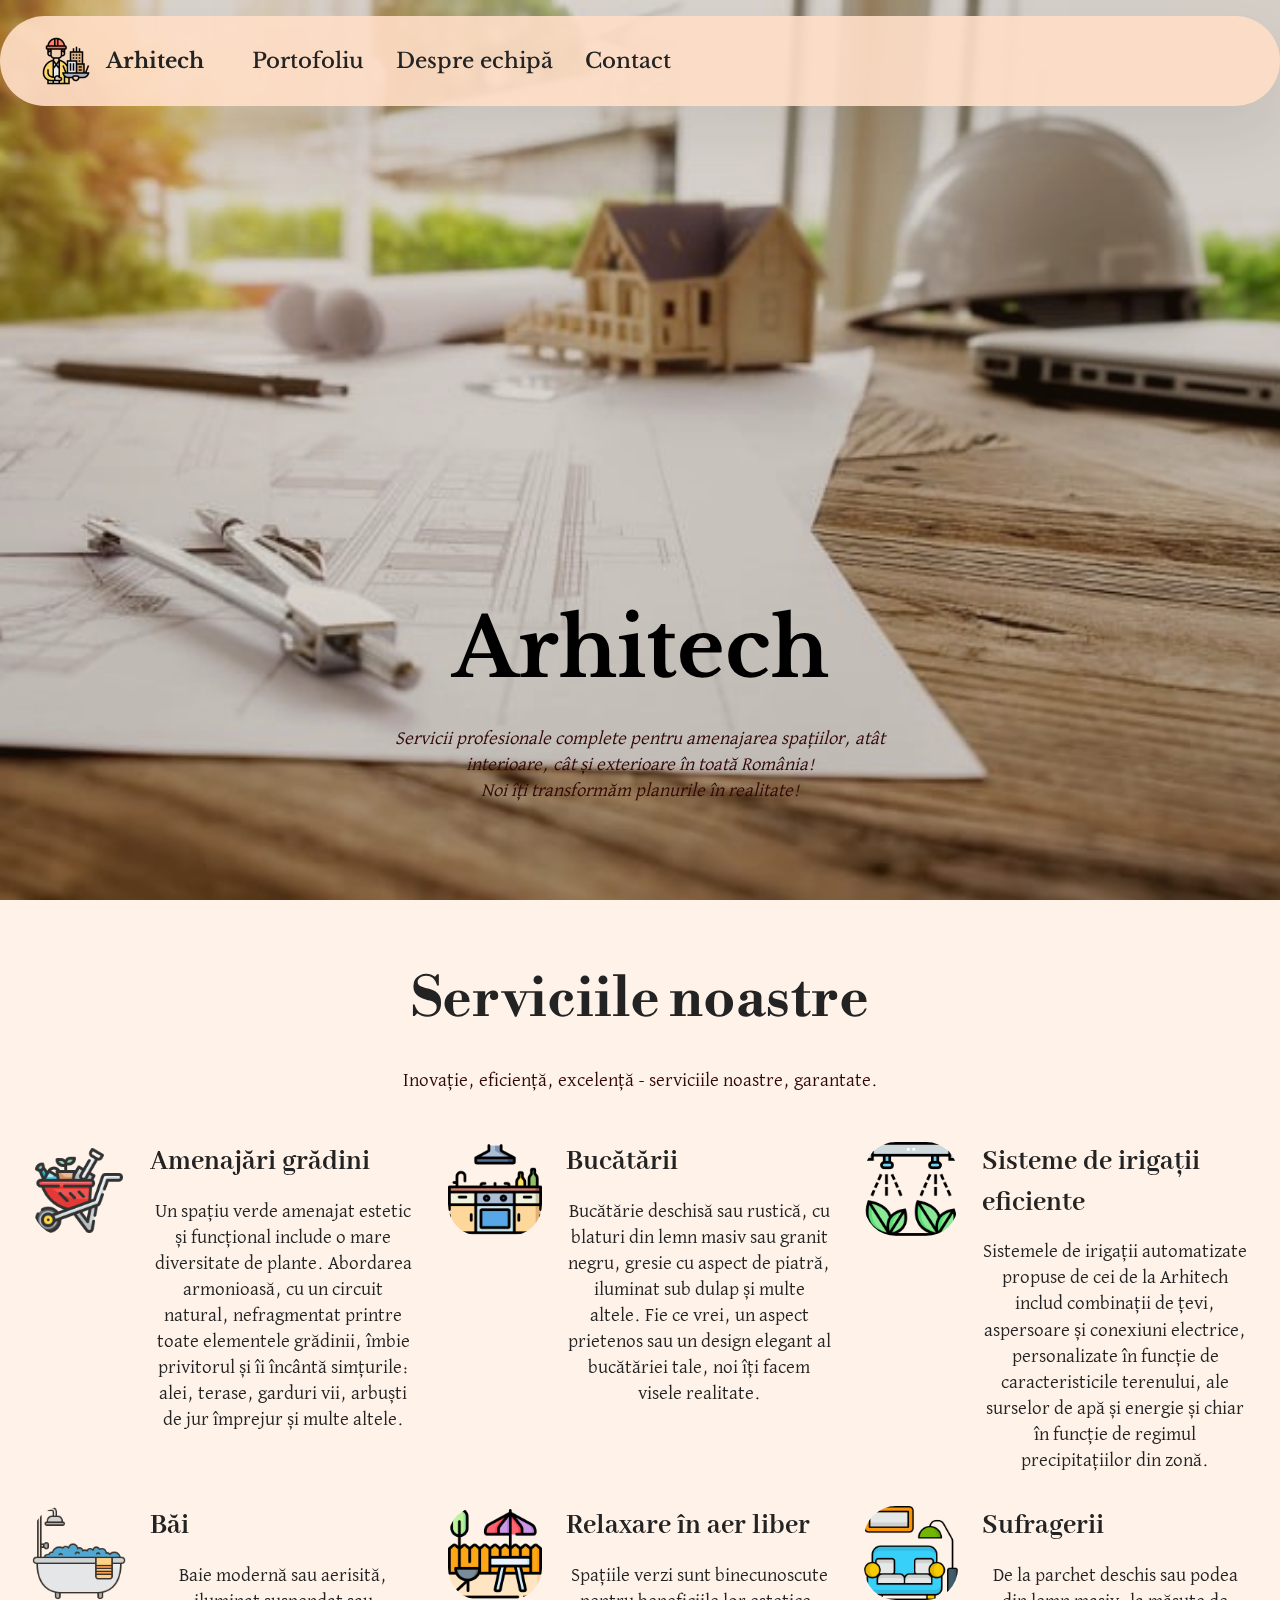
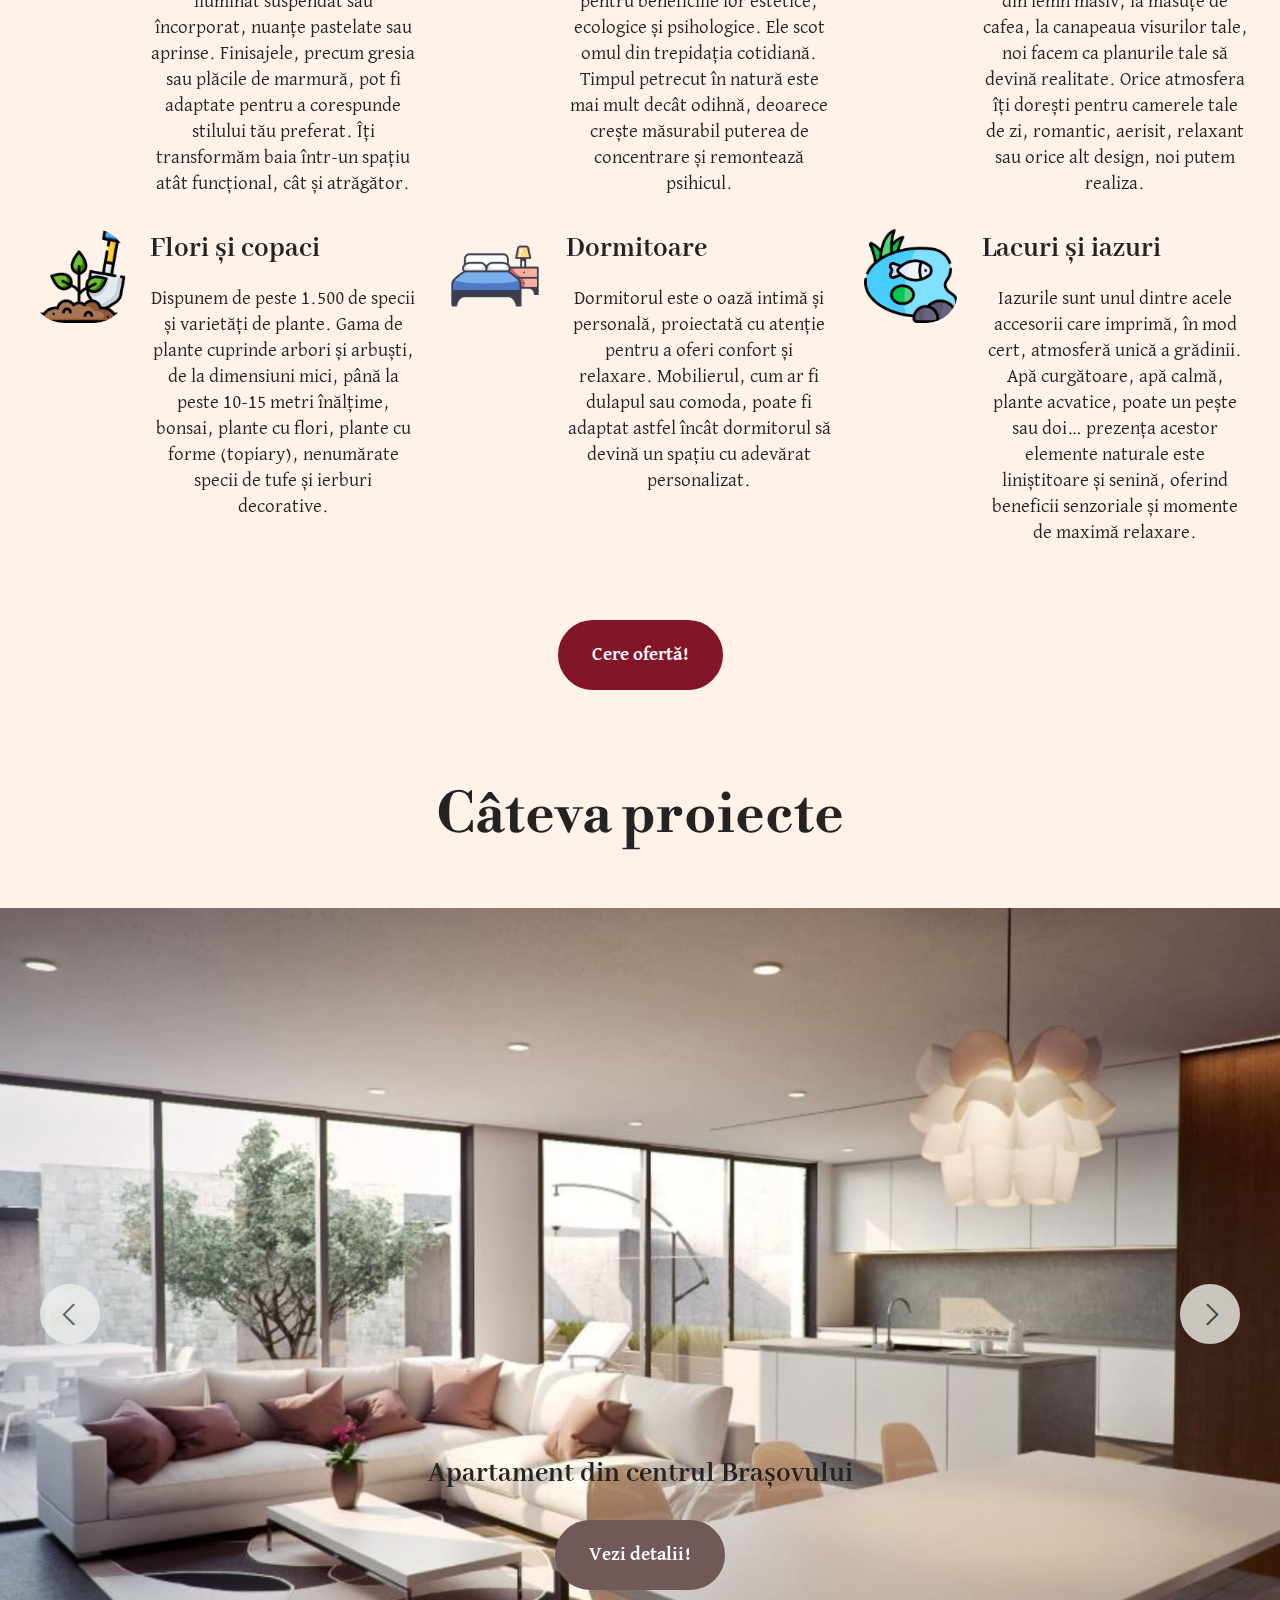
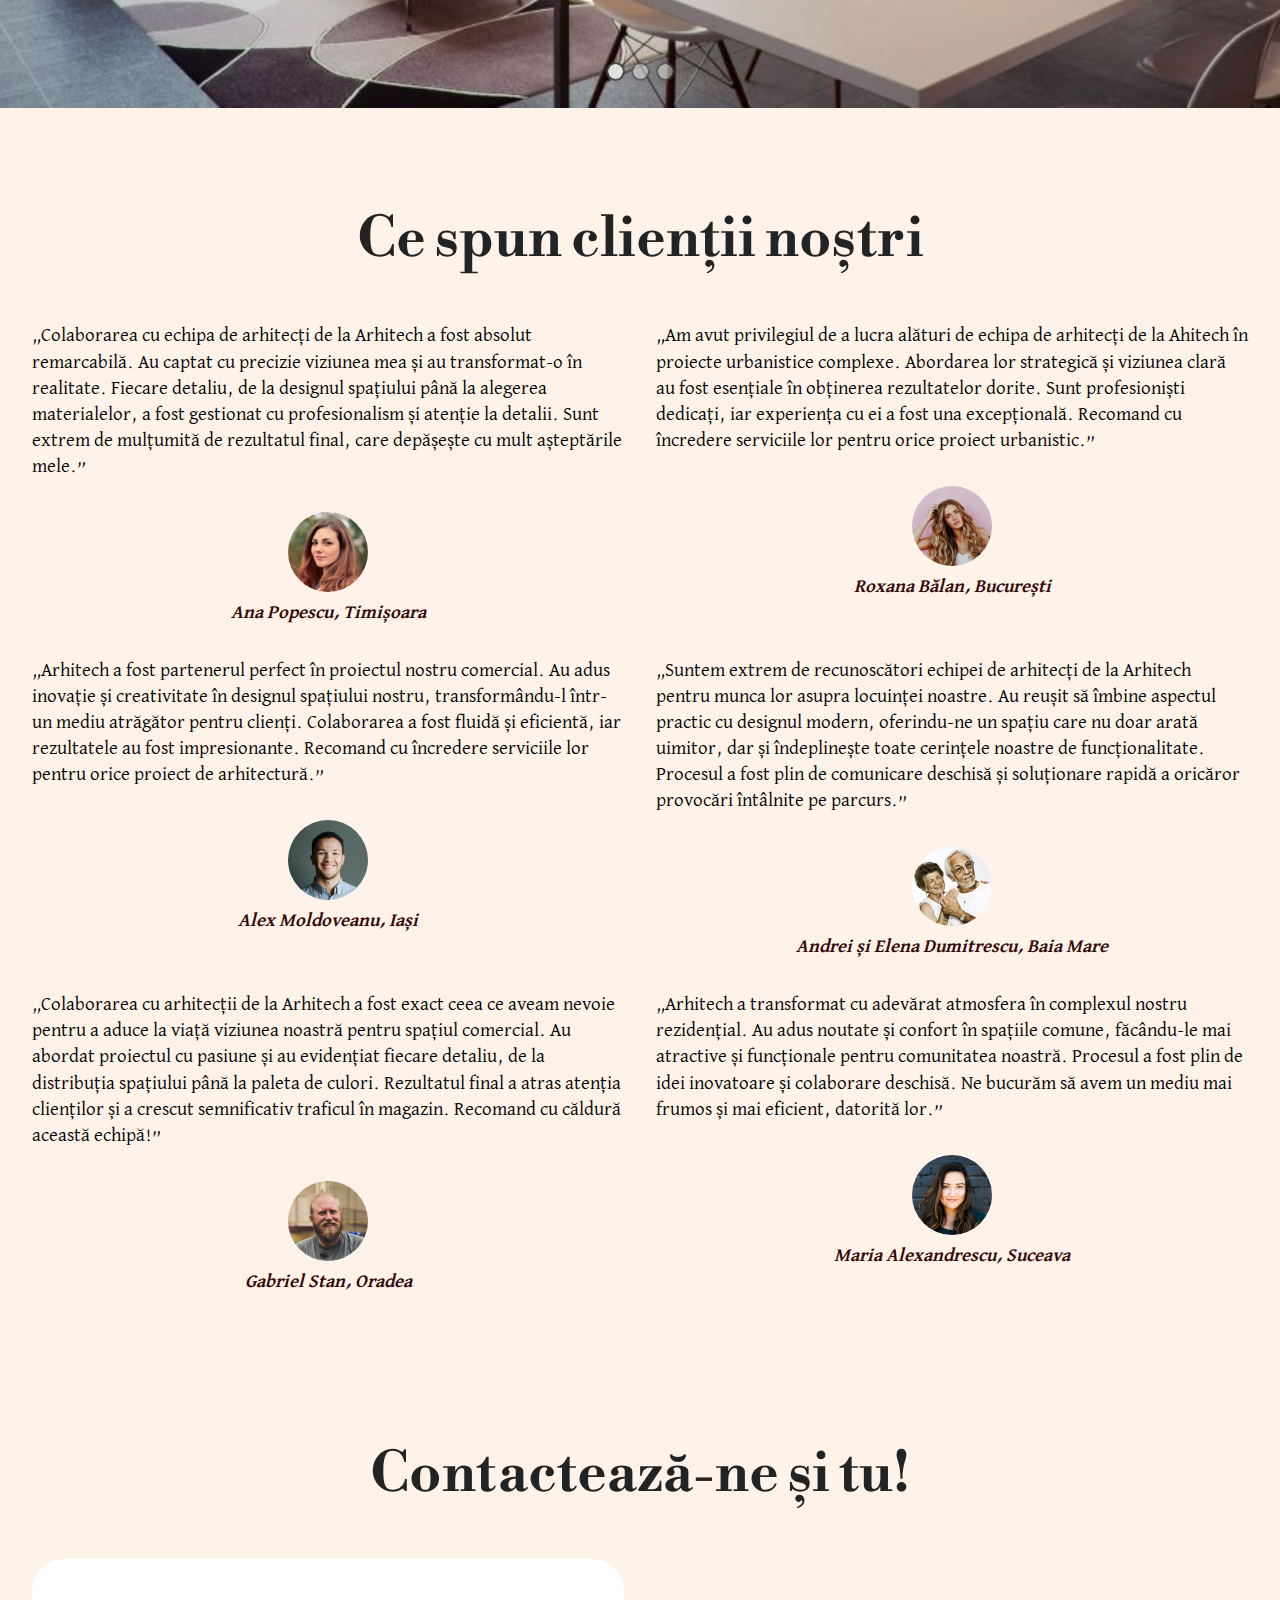
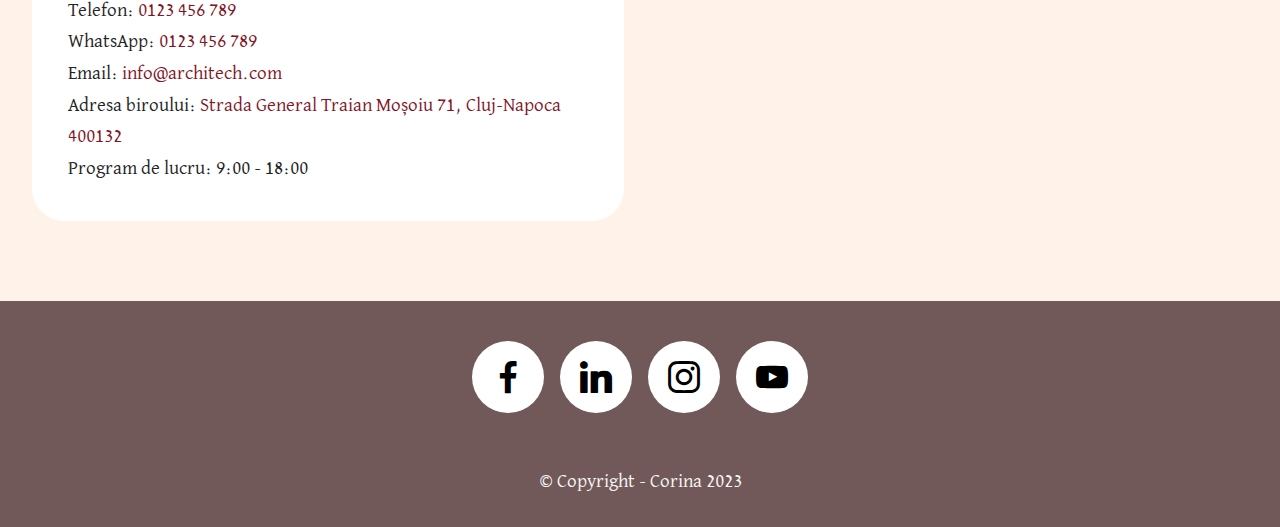
==== commit f265b491: "Am schimbat section-urile în div-uri." ====
--- a/index.html
+++ b/index.html
@@ -4,7 +4,6 @@
 <head>
 	<meta charset="UTF-8">
 	<meta http-equiv="X-UA-Compatible" content="IE=edge">
-	<meta name="generator" content="Mobirise v5.9.13, mobirise.com">
 	<meta name="viewport" content="width=device-width, initial-scale=1, minimum-scale=1">
 	<link rel="shortcut icon" href="assets/images/architect-96x96.png" type="image/x-icon">
 	<meta name="keywords"
@@ -58,7 +57,7 @@
 
 <body>
 
-	<section data-bs-version="5.1" class="menu menu1 cid-u1gF8j1YnG" id="menu01-1h">
+	<div data-bs-version="5.1" class="menu menu1 cid-u1gF8j1YnG" id="menu01-1h">
 		<nav class="navbar navbar-dropdown navbar-fixed-top navbar-expand-lg">
 			<div class="container">
 				<div class="navbar-brand">
@@ -98,7 +97,7 @@
 				</div>
 			</div>
 		</nav>
-	</section>
+	</div>
 
 	<section data-bs-version="5.1" class="header16 cid-u1f3fRuUxg mbr-fullscreen mbr-parallax-background"
 		id="header17-2">
@@ -309,7 +308,7 @@
 		</div>
 	</section>
 
-	<section data-bs-version="5.1" class="header12 cid-u1fmc3KYyl" id="header12-10">
+	<div data-bs-version="5.1" class="header12 cid-u1fmc3KYyl" id="header12-10">
 		<div class="text-center container">
 			<div class="row justify-content-center">
 				<div class="col-md-12 content-head">
@@ -319,7 +318,7 @@
 				</div>
 			</div>
 		</div>
-	</section>
+	</div>
 
 	<section data-bs-version="5.1" class="header13 cid-u1fGQ4N1ZY" id="header13-1d">
 		<div class="align-center container">
@@ -334,7 +333,7 @@
 		</div>
 	</section>
 
-	<section data-bs-version="5.1" class="slider3 cid-u1fnadijFm" id="slider03-11">
+	<div data-bs-version="5.1" class="slider3 cid-u1fnadijFm" id="slider03-11">
 		<div class="carousel slide" id="u1ls37UOWz" data-interval="3000" data-bs-interval="3000">
 			<ol class="carousel-indicators">
 				<li data-slide-to="0" data-bs-slide-to="0" class="active" data-target="#u1ls37UOWz"
@@ -396,7 +395,7 @@
 			</a>
 
 		</div>
-	</section>
+	</div>
 
 	<section data-bs-version="5.1" class="people05 cid-u1f6UpnGYL" id="people05-a">
 		<div class="container">
@@ -563,7 +562,7 @@
 				</div>
 
 				<div class="map-wrapper col-md-12 col-lg-6">
-					<div class="google-map"><iframe frameborder="0" style="border:0"
+					<div class="google-map"><iframe style="border:0"
 							src="https://www.google.com/maps/embed?pb=!1m18!1m12!1m3!1d2732.6867640125665!2d23.60559657618094!3d46.77107037112549!2m3!1f0!2f0!3f0!3m2!1i1024!2i768!4f13.1!3m3!1m2!1s0x47490c2321652047%3A0x26c7a15ac3b3be71!2sCollege%20of%20Political%2C%20Administrative%20and%20Communication%20Sciences!5e0!3m2!1sen!2sro!4v1705153076314!5m2!1sen!2sro"
 							allowfullscreen=""></iframe>
 					</div>
@@ -572,7 +571,7 @@
 		</div>
 	</section>
 
-	<section data-bs-version="5.1" class="footer3 cid-u1gG7IaRW2" once="footers" id="footer03-1i">
+	<div data-bs-version="5.1" class="footer3 cid-u1gG7IaRW2" id="footer03-1i">
 		<div class="container">
 			<div class="row">
 				<div class="col-12 mt-4">
@@ -609,7 +608,7 @@
 				</div>
 			</div>
 		</div>
-	</section>
+	</div>
 
 	<script src="assets/bootstrap/js/bootstrap.bundle.min.js"></script>
 	<script src="assets/parallax/jarallax.js"></script>
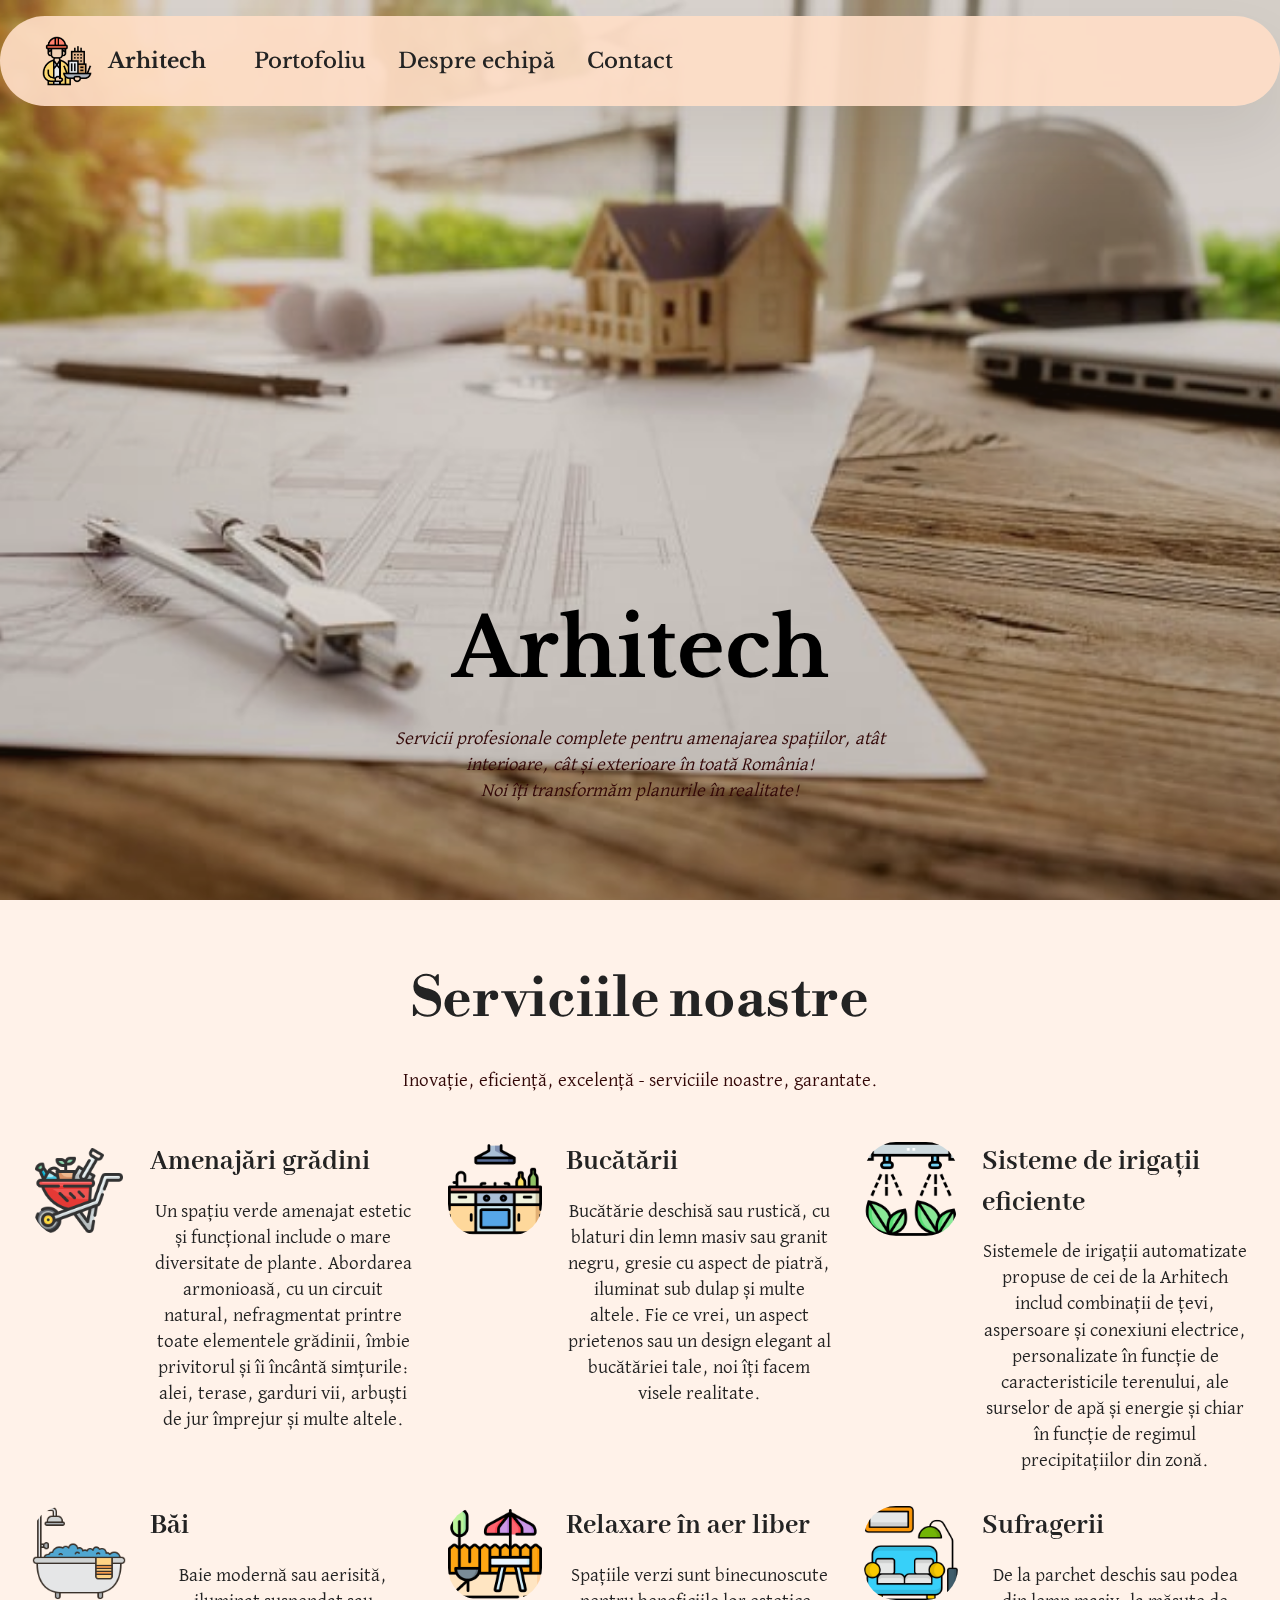
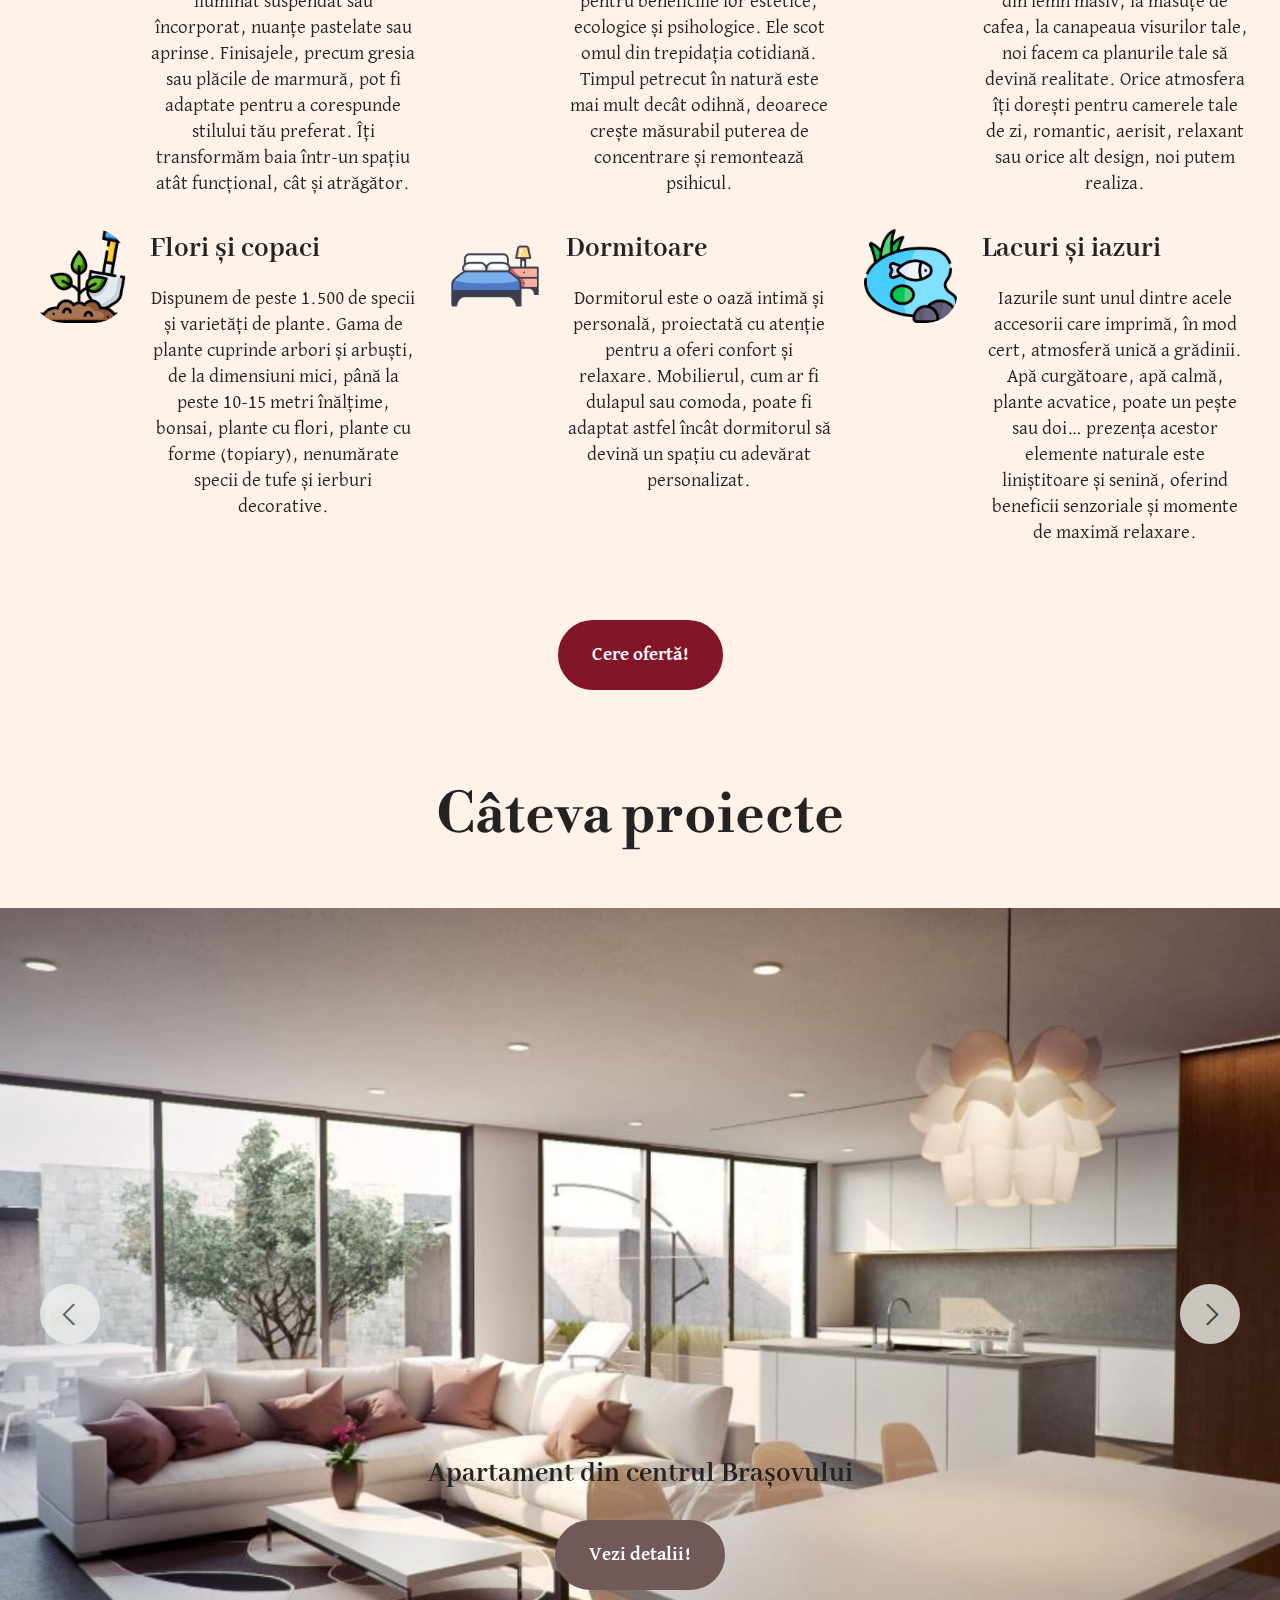
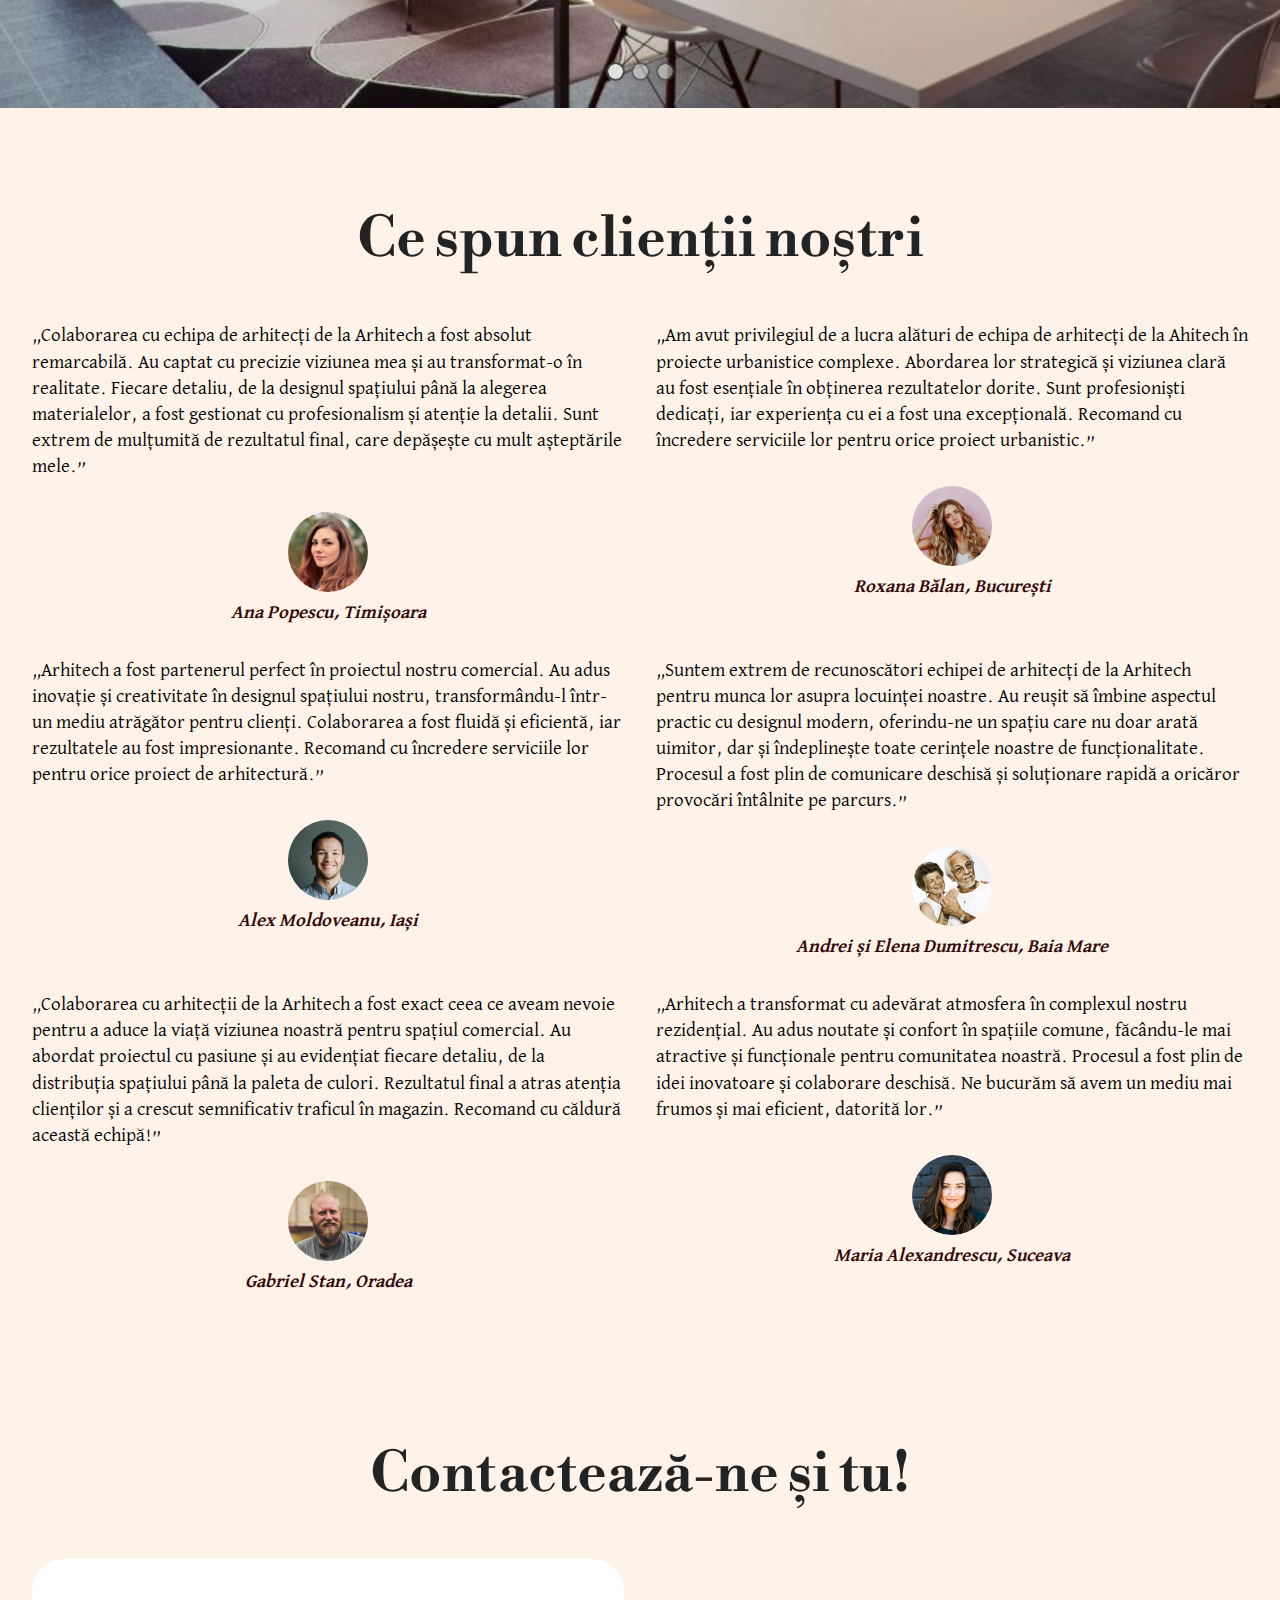
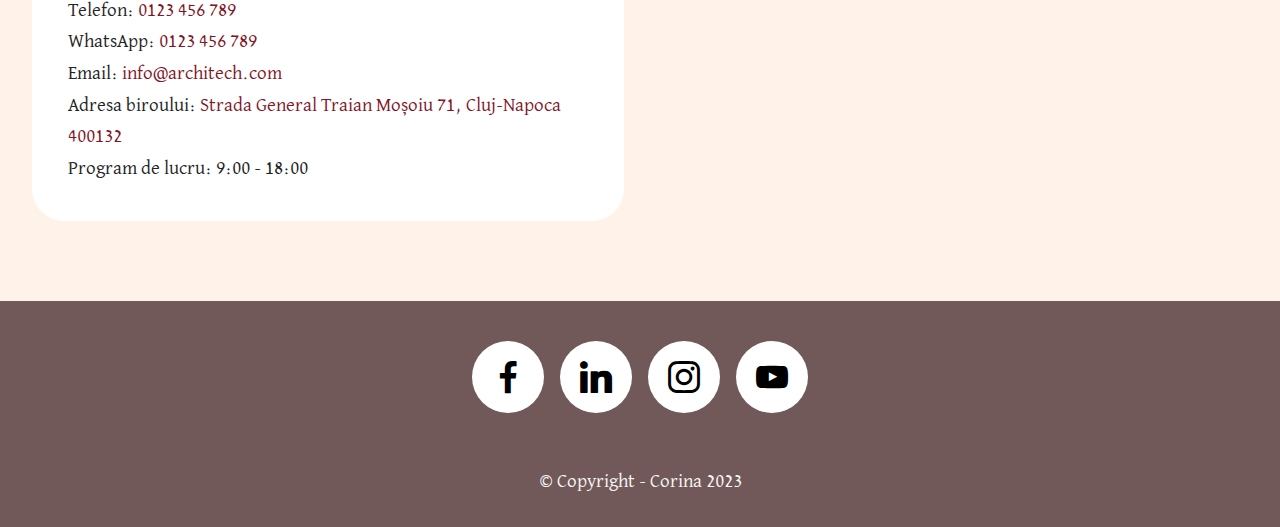
==== commit 48c96256: "Am făcut clasa logo pt logo." ====
--- a/index.html
+++ b/index.html
@@ -52,6 +52,10 @@
 		.carousel-caption {
 			color: #232323;
 		}
+
+		.logo {
+			height: 3rem;
+		}
 	</style>
 </head>
 
@@ -64,7 +68,7 @@
 					<span class="navbar-logo">
 						<a href="index.html">
 							<img src="assets/images/architect-96x96.png"
-								alt="omuleț cu cască de constructor și o machetă a unei clădiri" style="height: 3rem;">
+								alt="omuleț cu cască de constructor și o machetă a unei clădiri" class="logo">
 						</a>
 					</span>
 					<span class="navbar-caption-wrap"><a class="navbar-caption text-black text-primary display-4"
